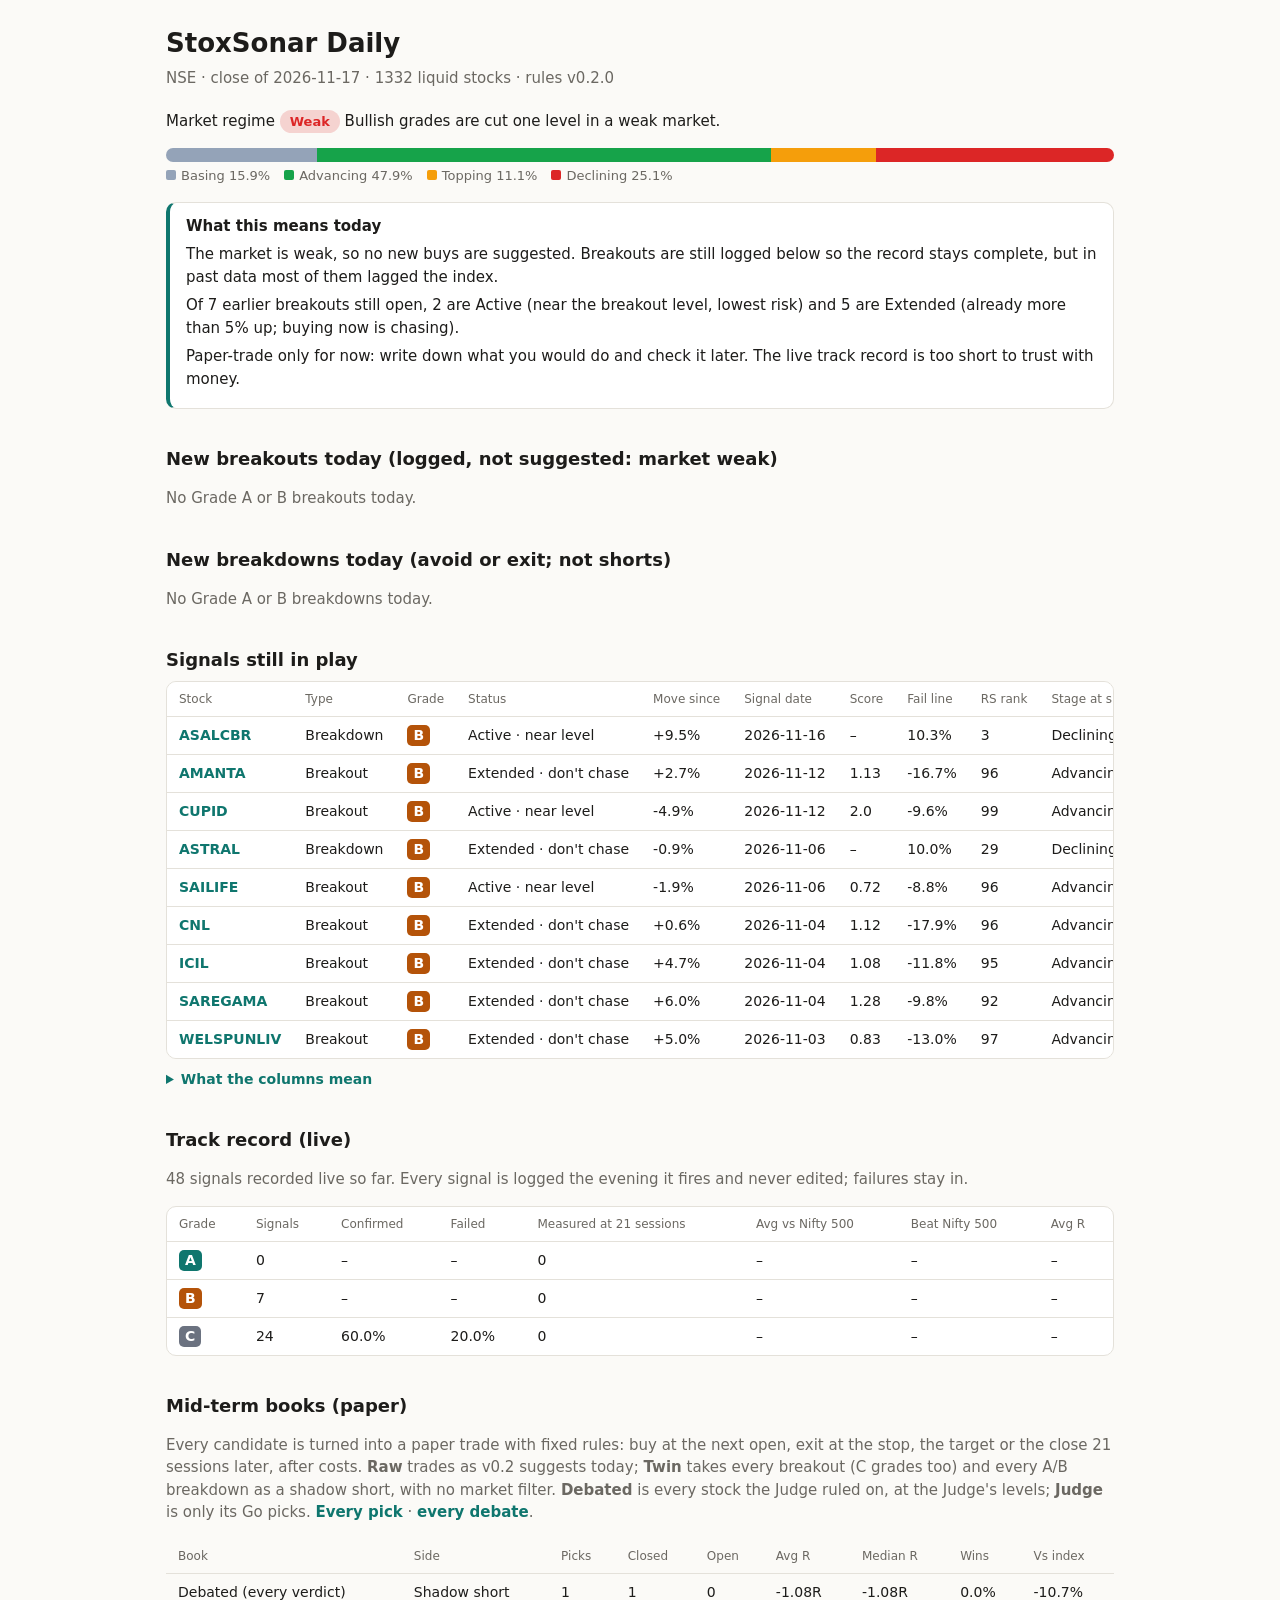
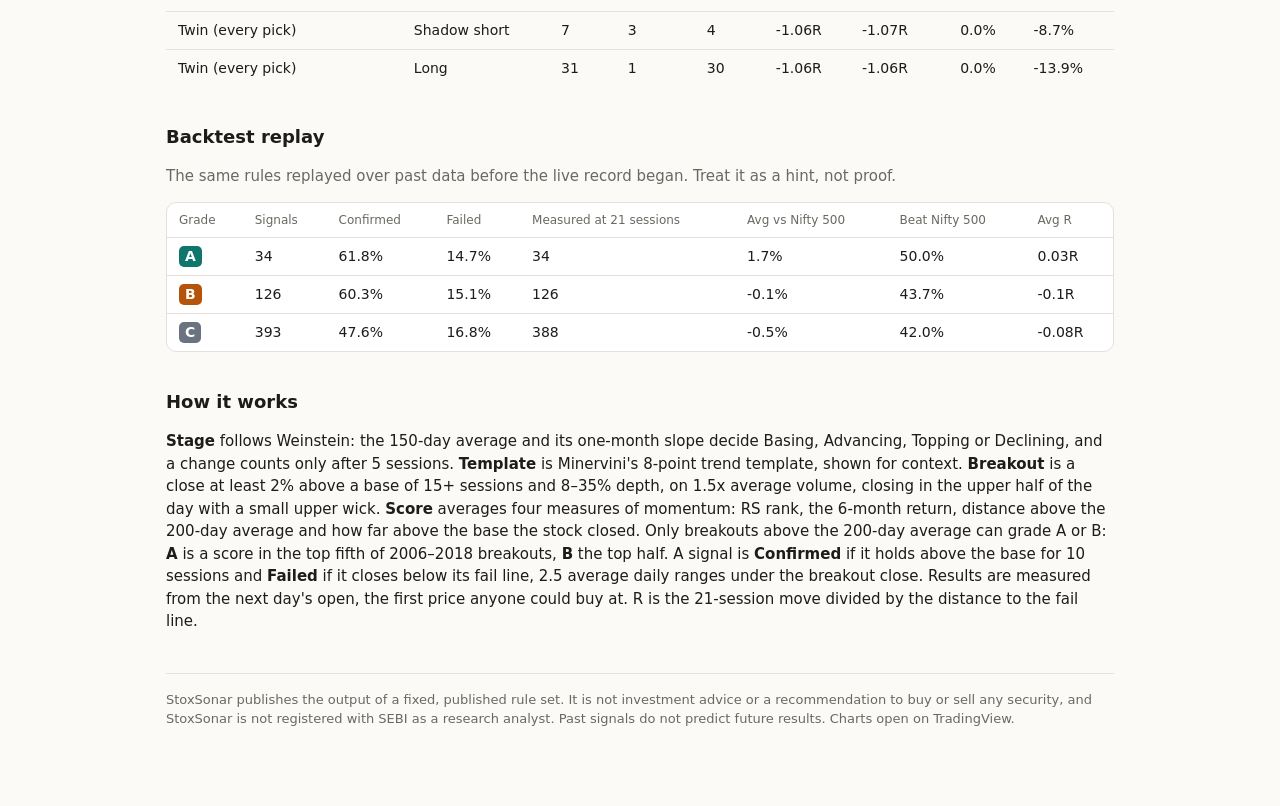
==== site/index.html @ 6a824aa4 "Signals for 2026-11-17" ====
<!doctype html><html lang="en"><head><meta charset="utf-8">
<meta name="viewport" content="width=device-width,initial-scale=1">
<title>StoxSonar Daily</title><meta name="description" content="Daily Weinstein stage and graded breakout screen for NSE stocks, with every past signal's outcome.">
<style>
:root{--bg:#fbfaf7;--fg:#1d1c1a;--mute:#6b6862;--line:#e4e1da;--card:#fff;--accent:#0f766e;
--a:#0f766e;--b:#b45309;--c:#6b7280;--w:#b91c1c;--s1:#94a3b8;--s2:#16a34a;--s3:#f59e0b;--s4:#dc2626}
@media (prefers-color-scheme:dark){:root:not([data-theme=light]){--bg:#141413;--fg:#ecebe7;--mute:#a19e97;
--line:#2c2b29;--card:#1c1c1a;--accent:#2dd4bf;--a:#2dd4bf;--b:#fbbf24;--c:#9ca3af;--w:#f87171}}
*{box-sizing:border-box}body{margin:0;background:var(--bg);color:var(--fg);
font:15px/1.5 system-ui,-apple-system,"Segoe UI",sans-serif}
main{max-width:980px;margin:0 auto;padding:24px 16px 64px}
h1{font-size:26px;margin:0}h2{font-size:18px;margin:36px 0 8px}
.sub{color:var(--mute);margin:4px 0 20px}
.pill{display:inline-block;padding:2px 10px;border-radius:99px;font-weight:600;font-size:13px}
.Healthy{background:color-mix(in srgb,var(--s2) 18%,transparent);color:var(--s2)}
.Weak{background:color-mix(in srgb,var(--s4) 18%,transparent);color:var(--s4)}
.bar{display:flex;height:14px;border-radius:7px;overflow:hidden;margin:10px 0 4px}
.bar span{display:block}.legend{display:flex;flex-wrap:wrap;gap:14px;color:var(--mute);font-size:13px}
.legend i{display:inline-block;width:10px;height:10px;border-radius:2px;margin-right:5px}
.scroll{overflow-x:auto;border:1px solid var(--line);border-radius:10px;background:var(--card)}
table{border-collapse:collapse;width:100%;font-size:14px;white-space:nowrap}
th,td{text-align:left;padding:8px 12px;border-bottom:1px solid var(--line)}
th{color:var(--mute);font-weight:500;font-size:12px}tr:last-child td{border-bottom:0}
a{color:var(--accent);text-decoration:none;font-weight:600}
.g{display:inline-block;min-width:22px;text-align:center;border-radius:5px;font-weight:700;color:#fff;padding:0 6px}
.gA{background:var(--a)}.gB{background:var(--b)}.gC{background:var(--c)}.gW{background:var(--w)}
.today{background:var(--card);border:1px solid var(--line);border-left:4px solid var(--accent);
border-radius:10px;padding:12px 16px;margin:16px 0}.today p{margin:6px 0}
.help{margin:10px 0;color:var(--mute);font-size:14px}.help summary{cursor:pointer;color:var(--accent);font-weight:600}
.help dt{font-weight:600;color:var(--fg);margin-top:8px}.help dd{margin:2px 0 0}
.empty,.note{color:var(--mute)}.foot{margin-top:40px;color:var(--mute);font-size:13px;border-top:1px solid var(--line);padding-top:16px}
</style></head><body><main>
<h1>StoxSonar Daily</h1>
<p class="sub">NSE · close of 2026-11-17 · 1332 liquid stocks · rules v0.2.0</p>
<p>Market regime <span class="pill Weak">Weak</span>
 Bullish grades are cut one level in a weak market.</p>
<div class="bar"><span style="width:15.9%;background:var(--s1)" title="Basing 15.9%"></span><span style="width:47.9%;background:var(--s2)" title="Advancing 47.9%"></span><span style="width:11.1%;background:var(--s3)" title="Topping 11.1%"></span><span style="width:25.1%;background:var(--s4)" title="Declining 25.1%"></span></div><div class="legend"><span><i style="background:var(--s1)"></i>Basing 15.9%</span><span><i style="background:var(--s2)"></i>Advancing 47.9%</span><span><i style="background:var(--s3)"></i>Topping 11.1%</span><span><i style="background:var(--s4)"></i>Declining 25.1%</span></div>
<div class="today"><b>What this means today</b><p>The market is weak, so no new buys are suggested. Breakouts are still logged below so the record stays complete, but in past data most of them lagged the index.</p><p>Of 7 earlier breakouts still open, 2 are Active (near the breakout level, lowest risk) and 5 are Extended (already more than 5% up; buying now is chasing).</p><p>Paper-trade only for now: write down what you would do and check it later. The live track record is too short to trust with money.</p></div>

<h2>New breakouts today (logged, not suggested: market weak)</h2>
<p class="empty">No Grade A or B breakouts today.</p>

<h2>New breakdowns today (avoid or exit; not shorts)</h2>
<p class="empty">No Grade A or B breakdowns today.</p>

<h2>Signals still in play</h2>
<div class="scroll"><table><tr><th title="">Stock</th><th title="Breakout: the price just rose out of a sideways range. Breakdown: it just fell out of one. A breakdown is a warning to avoid or exit the stock, not a tip to short it.">Type</th><th title="How strong the stock&#x27;s momentum was at the breakout, by its score. A is the top fifth of past breakouts, B the top half. C and below are not shown. In a Weak market every buy grade is cut one level, and no buys are suggested at all.">Grade</th><th title="Active: still near the breakout level, where you risk the least if you are wrong. Extended: already more than 5% above it, so buying now means chasing. Confirmed: held above the level for 10 days. Failed: closed beyond its fail line. Faded: dipped below and never recovered or failed.">Status</th><th title="How much the stock has moved since the signal day&#x27;s close.">Move since</th><th title="The trading day the signal fired, after that day&#x27;s close.">Signal date</th><th title="Average of four momentum measures: RS rank, 6-month return, distance above the 200-day average and how far above the base it closed. 0 is a typical past breakout.">Score</th><th title="Same level as the stop: a close beyond it marks the signal Failed.">Fail line</th><th title="Relative strength: how this stock moved over the past year compared with all others, 1 to 99. 90 means it beat 90% of NSE stocks.">RS rank</th><th title="The stock&#x27;s trend when the signal fired. Advancing (Stage 2) is the uptrend breakouts should come from. Basing is flat after a fall, Topping is flat after a rise, Declining is a downtrend.">Stage at signal</th><th title="How many of 8 trend checks pass (averages in the right order, near the 52-week high, stronger than most stocks). 8/8 is a clean uptrend.">Template</th><th title="Shares traded on the signal day compared with a normal day. 2x or more shows real buying.">Volume</th><th title="The sideways range it broke out of: how many trading days it lasted and how deep it was from top to bottom.">Base</th></tr><tr><td><a href="https://www.tradingview.com/chart/?symbol=NSE:ASALCBR" rel="noopener">ASALCBR</a></td><td>Breakdown</td><td><span class="g gB">B</span></td><td>Active · near level</td><td>+9.5%</td><td>2026-11-16</td><td>–</td><td>10.3%</td><td>3</td><td>Declining</td><td>0/8</td><td>4.7x avg</td><td>15 sessions, 14.0% deep</td></tr><tr><td><a href="https://www.tradingview.com/chart/?symbol=NSE:AMANTA" rel="noopener">AMANTA</a></td><td>Breakout</td><td><span class="g gB">B</span></td><td>Extended · don&#x27;t chase</td><td>+2.7%</td><td>2026-11-12</td><td>1.13</td><td>-16.7%</td><td>96</td><td>Advancing</td><td>8/8</td><td>32.0x avg</td><td>41 sessions, 38.4% deep</td></tr><tr><td><a href="https://www.tradingview.com/chart/?symbol=NSE:CUPID" rel="noopener">CUPID</a></td><td>Breakout</td><td><span class="g gB">B</span></td><td>Active · near level</td><td>-4.9%</td><td>2026-11-12</td><td>2.0</td><td>-9.6%</td><td>99</td><td>Advancing</td><td>8/8</td><td>2.7x avg</td><td>21 sessions, 22.0% deep</td></tr><tr><td><a href="https://www.tradingview.com/chart/?symbol=NSE:ASTRAL" rel="noopener">ASTRAL</a></td><td>Breakdown</td><td><span class="g gB">B</span></td><td>Extended · don&#x27;t chase</td><td>-0.9%</td><td>2026-11-06</td><td>–</td><td>10.0%</td><td>29</td><td>Declining</td><td>0/8</td><td>6.8x avg</td><td>24 sessions, 11.6% deep</td></tr><tr><td><a href="https://www.tradingview.com/chart/?symbol=NSE:SAILIFE" rel="noopener">SAILIFE</a></td><td>Breakout</td><td><span class="g gB">B</span></td><td>Active · near level</td><td>-1.9%</td><td>2026-11-06</td><td>0.72</td><td>-8.8%</td><td>96</td><td>Advancing</td><td>8/8</td><td>20.8x avg</td><td>39 sessions, 24.7% deep</td></tr><tr><td><a href="https://www.tradingview.com/chart/?symbol=NSE:CNL" rel="noopener">CNL</a></td><td>Breakout</td><td><span class="g gB">B</span></td><td>Extended · don&#x27;t chase</td><td>+0.6%</td><td>2026-11-04</td><td>1.12</td><td>-17.9%</td><td>96</td><td>Advancing</td><td>8/8</td><td>7.8x avg</td><td>44 sessions, 36.1% deep</td></tr><tr><td><a href="https://www.tradingview.com/chart/?symbol=NSE:ICIL" rel="noopener">ICIL</a></td><td>Breakout</td><td><span class="g gB">B</span></td><td>Extended · don&#x27;t chase</td><td>+4.7%</td><td>2026-11-04</td><td>1.08</td><td>-11.8%</td><td>95</td><td>Advancing</td><td>8/8</td><td>19.5x avg</td><td>28 sessions, 26.4% deep</td></tr><tr><td><a href="https://www.tradingview.com/chart/?symbol=NSE:SAREGAMA" rel="noopener">SAREGAMA</a></td><td>Breakout</td><td><span class="g gB">B</span></td><td>Extended · don&#x27;t chase</td><td>+6.0%</td><td>2026-11-04</td><td>1.28</td><td>-9.8%</td><td>92</td><td>Advancing</td><td>8/8</td><td>52.6x avg</td><td>62 sessions, 21.5% deep</td></tr><tr><td><a href="https://www.tradingview.com/chart/?symbol=NSE:WELSPUNLIV" rel="noopener">WELSPUNLIV</a></td><td>Breakout</td><td><span class="g gB">B</span></td><td>Extended · don&#x27;t chase</td><td>+5.0%</td><td>2026-11-03</td><td>0.83</td><td>-13.0%</td><td>97</td><td>Advancing</td><td>8/8</td><td>7.0x avg</td><td>18 sessions, 19.9% deep</td></tr></table></div>
<details class="help"><summary>What the columns mean</summary><dl><dt>Type</dt><dd>Breakout: the price just rose out of a sideways range. Breakdown: it just fell out of one. A breakdown is a warning to avoid or exit the stock, not a tip to short it.</dd><dt>Grade</dt><dd>How strong the stock&#x27;s momentum was at the breakout, by its score. A is the top fifth of past breakouts, B the top half. C and below are not shown. In a Weak market every buy grade is cut one level, and no buys are suggested at all.</dd><dt>Score</dt><dd>Average of four momentum measures: RS rank, 6-month return, distance above the 200-day average and how far above the base it closed. 0 is a typical past breakout.</dd><dt>Buy</dt><dd>How many shares risk 0.5% of Rs 100,000 if the stop is hit. Buy at the next open, and skip it if the open is above the limit shown (1 ATR above the close).</dd><dt>Stop</dt><dd>Sell if it closes below this, measured from the signal close: 2.5 average daily ranges.</dd><dt>Sell by</dt><dd>Time exit: sell at the close 21 trading days after the signal (approximate; exchange holidays move it later).</dd><dt>Fail line</dt><dd>Same level as the stop: a close beyond it marks the signal Failed.</dd><dt>Stage at signal</dt><dd>The stock&#x27;s trend when the signal fired. Advancing (Stage 2) is the uptrend breakouts should come from. Basing is flat after a fall, Topping is flat after a rise, Declining is a downtrend.</dd><dt>Template</dt><dd>How many of 8 trend checks pass (averages in the right order, near the 52-week high, stronger than most stocks). 8/8 is a clean uptrend.</dd><dt>RS rank</dt><dd>Relative strength: how this stock moved over the past year compared with all others, 1 to 99. 90 means it beat 90% of NSE stocks.</dd><dt>Base</dt><dd>The sideways range it broke out of: how many trading days it lasted and how deep it was from top to bottom.</dd><dt>Volume</dt><dd>Shares traded on the signal day compared with a normal day. 2x or more shows real buying.</dd><dt>Signal date</dt><dd>The trading day the signal fired, after that day&#x27;s close.</dd><dt>Status</dt><dd>Active: still near the breakout level, where you risk the least if you are wrong. Extended: already more than 5% above it, so buying now means chasing. Confirmed: held above the level for 10 days. Failed: closed beyond its fail line. Faded: dipped below and never recovered or failed.</dd><dt>Move since</dt><dd>How much the stock has moved since the signal day&#x27;s close.</dd></dl></details>

<h2>Track record (live)</h2>
<p class="note">48 signals recorded live so far. Every signal is logged the evening it fires and never edited; failures stay in.</p><div class="scroll"><table><tr><th>Grade</th><th>Signals</th><th>Confirmed</th><th>Failed</th><th>Measured at 21 sessions</th><th>Avg vs Nifty 500</th><th>Beat Nifty 500</th><th>Avg R</th></tr><tr><td><span class="g gA">A</span></td><td>0</td><td>–</td><td>–</td><td>0</td><td>–</td><td>–</td><td>–</td></tr><tr><td><span class="g gB">B</span></td><td>7</td><td>–</td><td>–</td><td>0</td><td>–</td><td>–</td><td>–</td></tr><tr><td><span class="g gC">C</span></td><td>24</td><td>60.0%</td><td>20.0%</td><td>0</td><td>–</td><td>–</td><td>–</td></tr></table></div>

<h2>Mid-term books (paper)</h2><p class="note">Every candidate is turned into a paper trade with fixed rules: buy at the next open, exit at the stop, the target or the close 21 sessions later, after costs. <b>Raw</b> trades as v0.2 suggests today; <b>Twin</b> takes every breakout (C grades too) and every A/B breakdown as a shadow short, with no market filter. <b>Debated</b> is every stock the Judge ruled on, at the Judge's levels; <b>Judge</b> is only its Go picks. <a href="books.csv">Every pick</a> · <a href="debates.html">every debate</a>.</p><table><thead><tr><th>Book</th><th>Side</th><th>Picks</th><th>Closed</th><th>Open</th><th>Avg R</th><th>Median R</th><th>Wins</th><th>Vs index</th></tr></thead><tbody><tr><td>Debated (every verdict)</td><td>Shadow short</td><td>1</td><td>1</td><td>0</td><td>-1.08R</td><td>-1.08R</td><td>0.0%</td><td>-10.7%</td></tr><tr><td>Twin (every pick)</td><td>Shadow short</td><td>7</td><td>3</td><td>4</td><td>-1.06R</td><td>-1.07R</td><td>0.0%</td><td>-8.7%</td></tr><tr><td>Twin (every pick)</td><td>Long</td><td>31</td><td>1</td><td>30</td><td>-1.06R</td><td>-1.06R</td><td>0.0%</td><td>-13.9%</td></tr></tbody></table>

<h2>Backtest replay</h2>
<p class="note">The same rules replayed over past data before the live record began. Treat it as a hint, not proof.</p><div class="scroll"><table><tr><th>Grade</th><th>Signals</th><th>Confirmed</th><th>Failed</th><th>Measured at 21 sessions</th><th>Avg vs Nifty 500</th><th>Beat Nifty 500</th><th>Avg R</th></tr><tr><td><span class="g gA">A</span></td><td>34</td><td>61.8%</td><td>14.7%</td><td>34</td><td>1.7%</td><td>50.0%</td><td>0.03R</td></tr><tr><td><span class="g gB">B</span></td><td>126</td><td>60.3%</td><td>15.1%</td><td>126</td><td>-0.1%</td><td>43.7%</td><td>-0.1R</td></tr><tr><td><span class="g gC">C</span></td><td>393</td><td>47.6%</td><td>16.8%</td><td>388</td><td>-0.5%</td><td>42.0%</td><td>-0.08R</td></tr></table></div>

<h2>How it works</h2>
<p><b>Stage</b> follows Weinstein: the 150-day average and its one-month slope decide Basing, Advancing,
Topping or Declining, and a change counts only after 5 sessions. <b>Template</b> is Minervini's 8-point
trend template, shown for context. <b>Breakout</b> is a close at least 2% above a base of 15+ sessions
and 8–35% depth, on 1.5x average volume, closing in the upper half of the day with a small upper wick.
<b>Score</b> averages four measures of momentum: RS rank, the 6-month return, distance above the
200-day average and how far above the base the stock closed. Only breakouts above the 200-day average
can grade A or B: <b>A</b> is a score in the top fifth of 2006–2018 breakouts, <b>B</b> the top half.
A signal is <b>Confirmed</b> if it holds above the base for 10 sessions and <b>Failed</b> if it closes
below its fail line, 2.5 average daily ranges under the breakout close. Results are measured from the
next day's open, the first price anyone could buy at. R is the 21-session move divided by the distance
to the fail line.</p>
<p class="foot">StoxSonar publishes the output of a fixed, published rule set. It is not investment advice or a recommendation to buy or sell any security, and StoxSonar is not registered with SEBI as a research analyst. Past signals do not predict future results. Charts open on TradingView.</p>
</main></body></html>
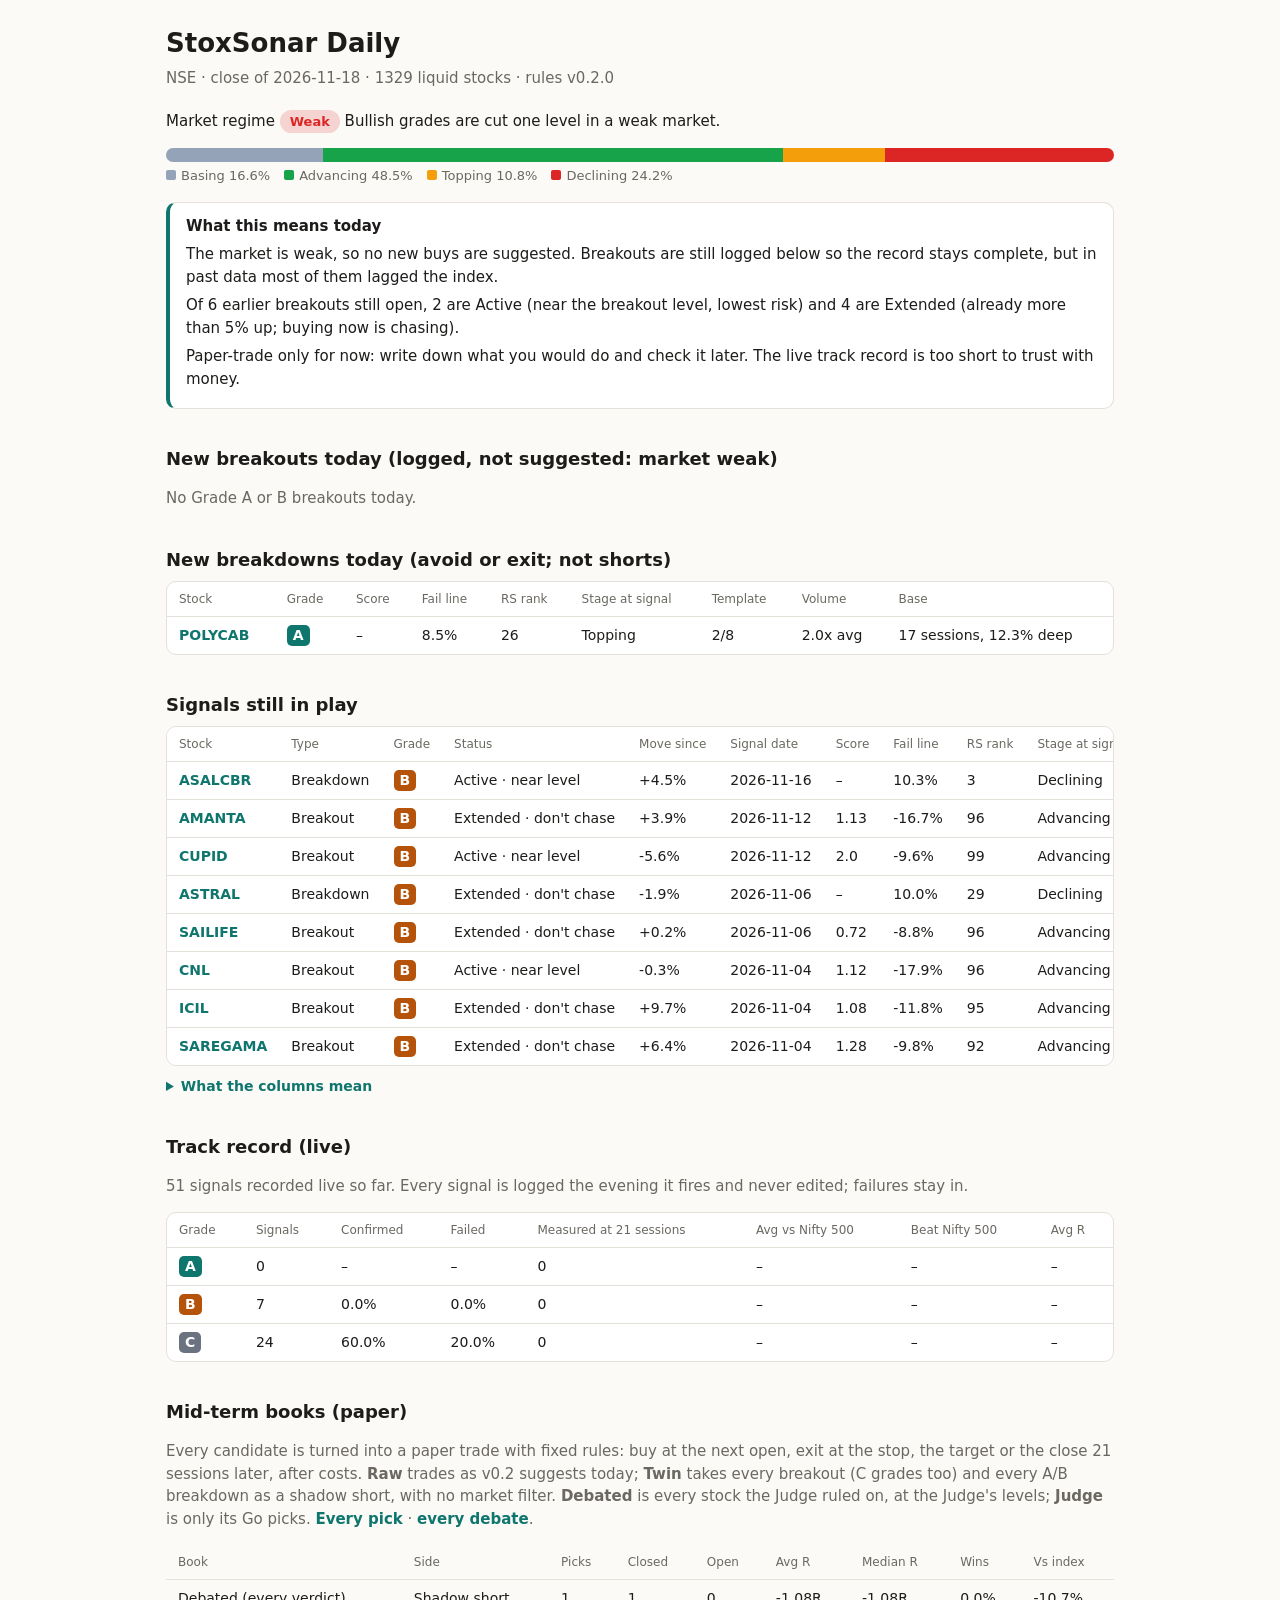
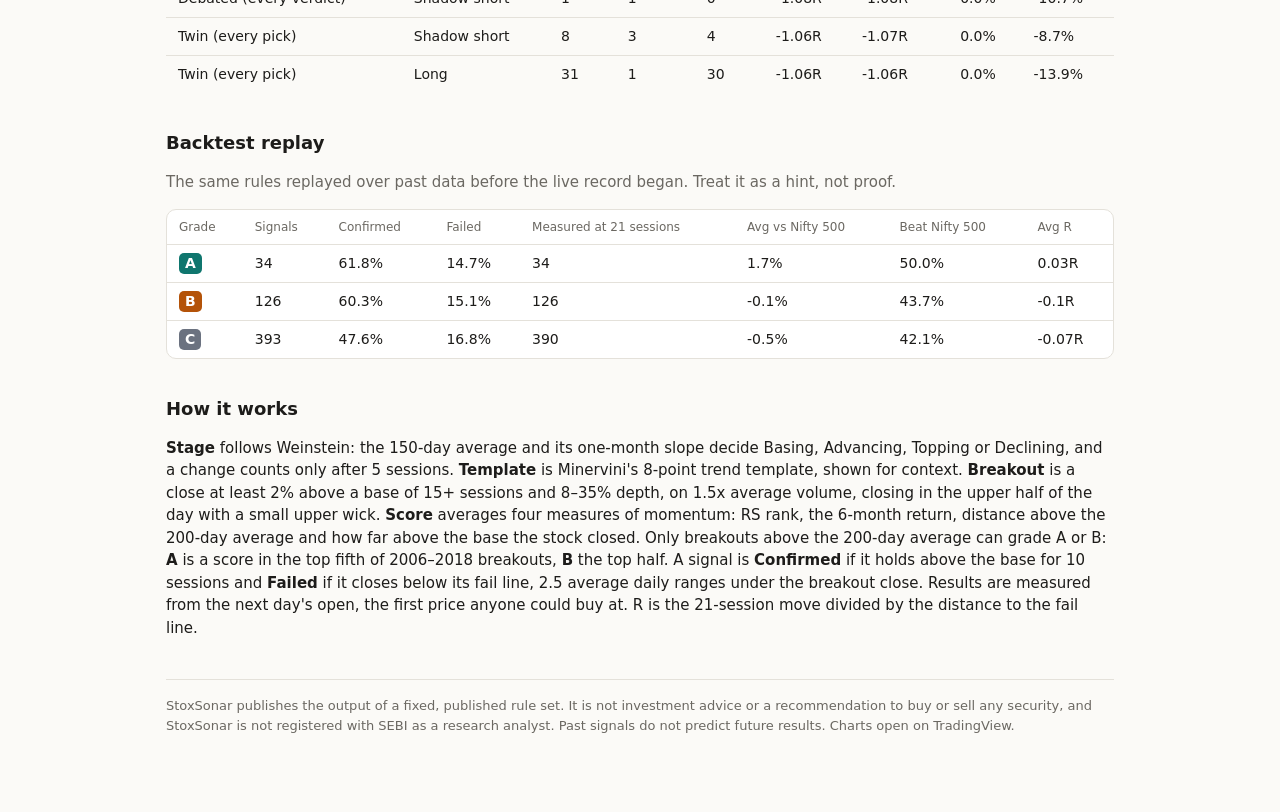
==== commit 97707df2: "Signals for 2026-11-18" ====
--- a/site/index.html
+++ b/site/index.html
@@ -31,29 +31,29 @@
 .empty,.note{color:var(--mute)}.foot{margin-top:40px;color:var(--mute);font-size:13px;border-top:1px solid var(--line);padding-top:16px}
 </style></head><body><main>
 <h1>StoxSonar Daily</h1>
-<p class="sub">NSE · close of 2026-11-17 · 1332 liquid stocks · rules v0.2.0</p>
+<p class="sub">NSE · close of 2026-11-18 · 1329 liquid stocks · rules v0.2.0</p>
 <p>Market regime <span class="pill Weak">Weak</span>
  Bullish grades are cut one level in a weak market.</p>
-<div class="bar"><span style="width:15.9%;background:var(--s1)" title="Basing 15.9%"></span><span style="width:47.9%;background:var(--s2)" title="Advancing 47.9%"></span><span style="width:11.1%;background:var(--s3)" title="Topping 11.1%"></span><span style="width:25.1%;background:var(--s4)" title="Declining 25.1%"></span></div><div class="legend"><span><i style="background:var(--s1)"></i>Basing 15.9%</span><span><i style="background:var(--s2)"></i>Advancing 47.9%</span><span><i style="background:var(--s3)"></i>Topping 11.1%</span><span><i style="background:var(--s4)"></i>Declining 25.1%</span></div>
-<div class="today"><b>What this means today</b><p>The market is weak, so no new buys are suggested. Breakouts are still logged below so the record stays complete, but in past data most of them lagged the index.</p><p>Of 7 earlier breakouts still open, 2 are Active (near the breakout level, lowest risk) and 5 are Extended (already more than 5% up; buying now is chasing).</p><p>Paper-trade only for now: write down what you would do and check it later. The live track record is too short to trust with money.</p></div>
+<div class="bar"><span style="width:16.6%;background:var(--s1)" title="Basing 16.6%"></span><span style="width:48.5%;background:var(--s2)" title="Advancing 48.5%"></span><span style="width:10.8%;background:var(--s3)" title="Topping 10.8%"></span><span style="width:24.2%;background:var(--s4)" title="Declining 24.2%"></span></div><div class="legend"><span><i style="background:var(--s1)"></i>Basing 16.6%</span><span><i style="background:var(--s2)"></i>Advancing 48.5%</span><span><i style="background:var(--s3)"></i>Topping 10.8%</span><span><i style="background:var(--s4)"></i>Declining 24.2%</span></div>
+<div class="today"><b>What this means today</b><p>The market is weak, so no new buys are suggested. Breakouts are still logged below so the record stays complete, but in past data most of them lagged the index.</p><p>Of 6 earlier breakouts still open, 2 are Active (near the breakout level, lowest risk) and 4 are Extended (already more than 5% up; buying now is chasing).</p><p>Paper-trade only for now: write down what you would do and check it later. The live track record is too short to trust with money.</p></div>
 
 <h2>New breakouts today (logged, not suggested: market weak)</h2>
 <p class="empty">No Grade A or B breakouts today.</p>
 
 <h2>New breakdowns today (avoid or exit; not shorts)</h2>
-<p class="empty">No Grade A or B breakdowns today.</p>
+<div class="scroll"><table><tr><th title="">Stock</th><th title="How strong the stock&#x27;s momentum was at the breakout, by its score. A is the top fifth of past breakouts, B the top half. C and below are not shown. In a Weak market every buy grade is cut one level, and no buys are suggested at all.">Grade</th><th title="Average of four momentum measures: RS rank, 6-month return, distance above the 200-day average and how far above the base it closed. 0 is a typical past breakout.">Score</th><th title="Same level as the stop: a close beyond it marks the signal Failed.">Fail line</th><th title="Relative strength: how this stock moved over the past year compared with all others, 1 to 99. 90 means it beat 90% of NSE stocks.">RS rank</th><th title="The stock&#x27;s trend when the signal fired. Advancing (Stage 2) is the uptrend breakouts should come from. Basing is flat after a fall, Topping is flat after a rise, Declining is a downtrend.">Stage at signal</th><th title="How many of 8 trend checks pass (averages in the right order, near the 52-week high, stronger than most stocks). 8/8 is a clean uptrend.">Template</th><th title="Shares traded on the signal day compared with a normal day. 2x or more shows real buying.">Volume</th><th title="The sideways range it broke out of: how many trading days it lasted and how deep it was from top to bottom.">Base</th></tr><tr><td><a href="https://www.tradingview.com/chart/?symbol=NSE:POLYCAB" rel="noopener">POLYCAB</a></td><td><span class="g gA">A</span></td><td>–</td><td>8.5%</td><td>26</td><td>Topping</td><td>2/8</td><td>2.0x avg</td><td>17 sessions, 12.3% deep</td></tr></table></div>
 
 <h2>Signals still in play</h2>
-<div class="scroll"><table><tr><th title="">Stock</th><th title="Breakout: the price just rose out of a sideways range. Breakdown: it just fell out of one. A breakdown is a warning to avoid or exit the stock, not a tip to short it.">Type</th><th title="How strong the stock&#x27;s momentum was at the breakout, by its score. A is the top fifth of past breakouts, B the top half. C and below are not shown. In a Weak market every buy grade is cut one level, and no buys are suggested at all.">Grade</th><th title="Active: still near the breakout level, where you risk the least if you are wrong. Extended: already more than 5% above it, so buying now means chasing. Confirmed: held above the level for 10 days. Failed: closed beyond its fail line. Faded: dipped below and never recovered or failed.">Status</th><th title="How much the stock has moved since the signal day&#x27;s close.">Move since</th><th title="The trading day the signal fired, after that day&#x27;s close.">Signal date</th><th title="Average of four momentum measures: RS rank, 6-month return, distance above the 200-day average and how far above the base it closed. 0 is a typical past breakout.">Score</th><th title="Same level as the stop: a close beyond it marks the signal Failed.">Fail line</th><th title="Relative strength: how this stock moved over the past year compared with all others, 1 to 99. 90 means it beat 90% of NSE stocks.">RS rank</th><th title="The stock&#x27;s trend when the signal fired. Advancing (Stage 2) is the uptrend breakouts should come from. Basing is flat after a fall, Topping is flat after a rise, Declining is a downtrend.">Stage at signal</th><th title="How many of 8 trend checks pass (averages in the right order, near the 52-week high, stronger than most stocks). 8/8 is a clean uptrend.">Template</th><th title="Shares traded on the signal day compared with a normal day. 2x or more shows real buying.">Volume</th><th title="The sideways range it broke out of: how many trading days it lasted and how deep it was from top to bottom.">Base</th></tr><tr><td><a href="https://www.tradingview.com/chart/?symbol=NSE:ASALCBR" rel="noopener">ASALCBR</a></td><td>Breakdown</td><td><span class="g gB">B</span></td><td>Active · near level</td><td>+9.5%</td><td>2026-11-16</td><td>–</td><td>10.3%</td><td>3</td><td>Declining</td><td>0/8</td><td>4.7x avg</td><td>15 sessions, 14.0% deep</td></tr><tr><td><a href="https://www.tradingview.com/chart/?symbol=NSE:AMANTA" rel="noopener">AMANTA</a></td><td>Breakout</td><td><span class="g gB">B</span></td><td>Extended · don&#x27;t chase</td><td>+2.7%</td><td>2026-11-12</td><td>1.13</td><td>-16.7%</td><td>96</td><td>Advancing</td><td>8/8</td><td>32.0x avg</td><td>41 sessions, 38.4% deep</td></tr><tr><td><a href="https://www.tradingview.com/chart/?symbol=NSE:CUPID" rel="noopener">CUPID</a></td><td>Breakout</td><td><span class="g gB">B</span></td><td>Active · near level</td><td>-4.9%</td><td>2026-11-12</td><td>2.0</td><td>-9.6%</td><td>99</td><td>Advancing</td><td>8/8</td><td>2.7x avg</td><td>21 sessions, 22.0% deep</td></tr><tr><td><a href="https://www.tradingview.com/chart/?symbol=NSE:ASTRAL" rel="noopener">ASTRAL</a></td><td>Breakdown</td><td><span class="g gB">B</span></td><td>Extended · don&#x27;t chase</td><td>-0.9%</td><td>2026-11-06</td><td>–</td><td>10.0%</td><td>29</td><td>Declining</td><td>0/8</td><td>6.8x avg</td><td>24 sessions, 11.6% deep</td></tr><tr><td><a href="https://www.tradingview.com/chart/?symbol=NSE:SAILIFE" rel="noopener">SAILIFE</a></td><td>Breakout</td><td><span class="g gB">B</span></td><td>Active · near level</td><td>-1.9%</td><td>2026-11-06</td><td>0.72</td><td>-8.8%</td><td>96</td><td>Advancing</td><td>8/8</td><td>20.8x avg</td><td>39 sessions, 24.7% deep</td></tr><tr><td><a href="https://www.tradingview.com/chart/?symbol=NSE:CNL" rel="noopener">CNL</a></td><td>Breakout</td><td><span class="g gB">B</span></td><td>Extended · don&#x27;t chase</td><td>+0.6%</td><td>2026-11-04</td><td>1.12</td><td>-17.9%</td><td>96</td><td>Advancing</td><td>8/8</td><td>7.8x avg</td><td>44 sessions, 36.1% deep</td></tr><tr><td><a href="https://www.tradingview.com/chart/?symbol=NSE:ICIL" rel="noopener">ICIL</a></td><td>Breakout</td><td><span class="g gB">B</span></td><td>Extended · don&#x27;t chase</td><td>+4.7%</td><td>2026-11-04</td><td>1.08</td><td>-11.8%</td><td>95</td><td>Advancing</td><td>8/8</td><td>19.5x avg</td><td>28 sessions, 26.4% deep</td></tr><tr><td><a href="https://www.tradingview.com/chart/?symbol=NSE:SAREGAMA" rel="noopener">SAREGAMA</a></td><td>Breakout</td><td><span class="g gB">B</span></td><td>Extended · don&#x27;t chase</td><td>+6.0%</td><td>2026-11-04</td><td>1.28</td><td>-9.8%</td><td>92</td><td>Advancing</td><td>8/8</td><td>52.6x avg</td><td>62 sessions, 21.5% deep</td></tr><tr><td><a href="https://www.tradingview.com/chart/?symbol=NSE:WELSPUNLIV" rel="noopener">WELSPUNLIV</a></td><td>Breakout</td><td><span class="g gB">B</span></td><td>Extended · don&#x27;t chase</td><td>+5.0%</td><td>2026-11-03</td><td>0.83</td><td>-13.0%</td><td>97</td><td>Advancing</td><td>8/8</td><td>7.0x avg</td><td>18 sessions, 19.9% deep</td></tr></table></div>
+<div class="scroll"><table><tr><th title="">Stock</th><th title="Breakout: the price just rose out of a sideways range. Breakdown: it just fell out of one. A breakdown is a warning to avoid or exit the stock, not a tip to short it.">Type</th><th title="How strong the stock&#x27;s momentum was at the breakout, by its score. A is the top fifth of past breakouts, B the top half. C and below are not shown. In a Weak market every buy grade is cut one level, and no buys are suggested at all.">Grade</th><th title="Active: still near the breakout level, where you risk the least if you are wrong. Extended: already more than 5% above it, so buying now means chasing. Confirmed: held above the level for 10 days. Failed: closed beyond its fail line. Faded: dipped below and never recovered or failed.">Status</th><th title="How much the stock has moved since the signal day&#x27;s close.">Move since</th><th title="The trading day the signal fired, after that day&#x27;s close.">Signal date</th><th title="Average of four momentum measures: RS rank, 6-month return, distance above the 200-day average and how far above the base it closed. 0 is a typical past breakout.">Score</th><th title="Same level as the stop: a close beyond it marks the signal Failed.">Fail line</th><th title="Relative strength: how this stock moved over the past year compared with all others, 1 to 99. 90 means it beat 90% of NSE stocks.">RS rank</th><th title="The stock&#x27;s trend when the signal fired. Advancing (Stage 2) is the uptrend breakouts should come from. Basing is flat after a fall, Topping is flat after a rise, Declining is a downtrend.">Stage at signal</th><th title="How many of 8 trend checks pass (averages in the right order, near the 52-week high, stronger than most stocks). 8/8 is a clean uptrend.">Template</th><th title="Shares traded on the signal day compared with a normal day. 2x or more shows real buying.">Volume</th><th title="The sideways range it broke out of: how many trading days it lasted and how deep it was from top to bottom.">Base</th></tr><tr><td><a href="https://www.tradingview.com/chart/?symbol=NSE:ASALCBR" rel="noopener">ASALCBR</a></td><td>Breakdown</td><td><span class="g gB">B</span></td><td>Active · near level</td><td>+4.5%</td><td>2026-11-16</td><td>–</td><td>10.3%</td><td>3</td><td>Declining</td><td>0/8</td><td>4.7x avg</td><td>15 sessions, 14.0% deep</td></tr><tr><td><a href="https://www.tradingview.com/chart/?symbol=NSE:AMANTA" rel="noopener">AMANTA</a></td><td>Breakout</td><td><span class="g gB">B</span></td><td>Extended · don&#x27;t chase</td><td>+3.9%</td><td>2026-11-12</td><td>1.13</td><td>-16.7%</td><td>96</td><td>Advancing</td><td>8/8</td><td>32.0x avg</td><td>41 sessions, 38.4% deep</td></tr><tr><td><a href="https://www.tradingview.com/chart/?symbol=NSE:CUPID" rel="noopener">CUPID</a></td><td>Breakout</td><td><span class="g gB">B</span></td><td>Active · near level</td><td>-5.6%</td><td>2026-11-12</td><td>2.0</td><td>-9.6%</td><td>99</td><td>Advancing</td><td>8/8</td><td>2.7x avg</td><td>21 sessions, 22.0% deep</td></tr><tr><td><a href="https://www.tradingview.com/chart/?symbol=NSE:ASTRAL" rel="noopener">ASTRAL</a></td><td>Breakdown</td><td><span class="g gB">B</span></td><td>Extended · don&#x27;t chase</td><td>-1.9%</td><td>2026-11-06</td><td>–</td><td>10.0%</td><td>29</td><td>Declining</td><td>0/8</td><td>6.8x avg</td><td>24 sessions, 11.6% deep</td></tr><tr><td><a href="https://www.tradingview.com/chart/?symbol=NSE:SAILIFE" rel="noopener">SAILIFE</a></td><td>Breakout</td><td><span class="g gB">B</span></td><td>Extended · don&#x27;t chase</td><td>+0.2%</td><td>2026-11-06</td><td>0.72</td><td>-8.8%</td><td>96</td><td>Advancing</td><td>8/8</td><td>20.8x avg</td><td>39 sessions, 24.7% deep</td></tr><tr><td><a href="https://www.tradingview.com/chart/?symbol=NSE:CNL" rel="noopener">CNL</a></td><td>Breakout</td><td><span class="g gB">B</span></td><td>Active · near level</td><td>-0.3%</td><td>2026-11-04</td><td>1.12</td><td>-17.9%</td><td>96</td><td>Advancing</td><td>8/8</td><td>7.8x avg</td><td>44 sessions, 36.1% deep</td></tr><tr><td><a href="https://www.tradingview.com/chart/?symbol=NSE:ICIL" rel="noopener">ICIL</a></td><td>Breakout</td><td><span class="g gB">B</span></td><td>Extended · don&#x27;t chase</td><td>+9.7%</td><td>2026-11-04</td><td>1.08</td><td>-11.8%</td><td>95</td><td>Advancing</td><td>8/8</td><td>19.5x avg</td><td>28 sessions, 26.4% deep</td></tr><tr><td><a href="https://www.tradingview.com/chart/?symbol=NSE:SAREGAMA" rel="noopener">SAREGAMA</a></td><td>Breakout</td><td><span class="g gB">B</span></td><td>Extended · don&#x27;t chase</td><td>+6.4%</td><td>2026-11-04</td><td>1.28</td><td>-9.8%</td><td>92</td><td>Advancing</td><td>8/8</td><td>52.6x avg</td><td>62 sessions, 21.5% deep</td></tr></table></div>
 <details class="help"><summary>What the columns mean</summary><dl><dt>Type</dt><dd>Breakout: the price just rose out of a sideways range. Breakdown: it just fell out of one. A breakdown is a warning to avoid or exit the stock, not a tip to short it.</dd><dt>Grade</dt><dd>How strong the stock&#x27;s momentum was at the breakout, by its score. A is the top fifth of past breakouts, B the top half. C and below are not shown. In a Weak market every buy grade is cut one level, and no buys are suggested at all.</dd><dt>Score</dt><dd>Average of four momentum measures: RS rank, 6-month return, distance above the 200-day average and how far above the base it closed. 0 is a typical past breakout.</dd><dt>Buy</dt><dd>How many shares risk 0.5% of Rs 100,000 if the stop is hit. Buy at the next open, and skip it if the open is above the limit shown (1 ATR above the close).</dd><dt>Stop</dt><dd>Sell if it closes below this, measured from the signal close: 2.5 average daily ranges.</dd><dt>Sell by</dt><dd>Time exit: sell at the close 21 trading days after the signal (approximate; exchange holidays move it later).</dd><dt>Fail line</dt><dd>Same level as the stop: a close beyond it marks the signal Failed.</dd><dt>Stage at signal</dt><dd>The stock&#x27;s trend when the signal fired. Advancing (Stage 2) is the uptrend breakouts should come from. Basing is flat after a fall, Topping is flat after a rise, Declining is a downtrend.</dd><dt>Template</dt><dd>How many of 8 trend checks pass (averages in the right order, near the 52-week high, stronger than most stocks). 8/8 is a clean uptrend.</dd><dt>RS rank</dt><dd>Relative strength: how this stock moved over the past year compared with all others, 1 to 99. 90 means it beat 90% of NSE stocks.</dd><dt>Base</dt><dd>The sideways range it broke out of: how many trading days it lasted and how deep it was from top to bottom.</dd><dt>Volume</dt><dd>Shares traded on the signal day compared with a normal day. 2x or more shows real buying.</dd><dt>Signal date</dt><dd>The trading day the signal fired, after that day&#x27;s close.</dd><dt>Status</dt><dd>Active: still near the breakout level, where you risk the least if you are wrong. Extended: already more than 5% above it, so buying now means chasing. Confirmed: held above the level for 10 days. Failed: closed beyond its fail line. Faded: dipped below and never recovered or failed.</dd><dt>Move since</dt><dd>How much the stock has moved since the signal day&#x27;s close.</dd></dl></details>
 
 <h2>Track record (live)</h2>
-<p class="note">48 signals recorded live so far. Every signal is logged the evening it fires and never edited; failures stay in.</p><div class="scroll"><table><tr><th>Grade</th><th>Signals</th><th>Confirmed</th><th>Failed</th><th>Measured at 21 sessions</th><th>Avg vs Nifty 500</th><th>Beat Nifty 500</th><th>Avg R</th></tr><tr><td><span class="g gA">A</span></td><td>0</td><td>–</td><td>–</td><td>0</td><td>–</td><td>–</td><td>–</td></tr><tr><td><span class="g gB">B</span></td><td>7</td><td>–</td><td>–</td><td>0</td><td>–</td><td>–</td><td>–</td></tr><tr><td><span class="g gC">C</span></td><td>24</td><td>60.0%</td><td>20.0%</td><td>0</td><td>–</td><td>–</td><td>–</td></tr></table></div>
+<p class="note">51 signals recorded live so far. Every signal is logged the evening it fires and never edited; failures stay in.</p><div class="scroll"><table><tr><th>Grade</th><th>Signals</th><th>Confirmed</th><th>Failed</th><th>Measured at 21 sessions</th><th>Avg vs Nifty 500</th><th>Beat Nifty 500</th><th>Avg R</th></tr><tr><td><span class="g gA">A</span></td><td>0</td><td>–</td><td>–</td><td>0</td><td>–</td><td>–</td><td>–</td></tr><tr><td><span class="g gB">B</span></td><td>7</td><td>0.0%</td><td>0.0%</td><td>0</td><td>–</td><td>–</td><td>–</td></tr><tr><td><span class="g gC">C</span></td><td>24</td><td>60.0%</td><td>20.0%</td><td>0</td><td>–</td><td>–</td><td>–</td></tr></table></div>
 
-<h2>Mid-term books (paper)</h2><p class="note">Every candidate is turned into a paper trade with fixed rules: buy at the next open, exit at the stop, the target or the close 21 sessions later, after costs. <b>Raw</b> trades as v0.2 suggests today; <b>Twin</b> takes every breakout (C grades too) and every A/B breakdown as a shadow short, with no market filter. <b>Debated</b> is every stock the Judge ruled on, at the Judge's levels; <b>Judge</b> is only its Go picks. <a href="books.csv">Every pick</a> · <a href="debates.html">every debate</a>.</p><table><thead><tr><th>Book</th><th>Side</th><th>Picks</th><th>Closed</th><th>Open</th><th>Avg R</th><th>Median R</th><th>Wins</th><th>Vs index</th></tr></thead><tbody><tr><td>Debated (every verdict)</td><td>Shadow short</td><td>1</td><td>1</td><td>0</td><td>-1.08R</td><td>-1.08R</td><td>0.0%</td><td>-10.7%</td></tr><tr><td>Twin (every pick)</td><td>Shadow short</td><td>7</td><td>3</td><td>4</td><td>-1.06R</td><td>-1.07R</td><td>0.0%</td><td>-8.7%</td></tr><tr><td>Twin (every pick)</td><td>Long</td><td>31</td><td>1</td><td>30</td><td>-1.06R</td><td>-1.06R</td><td>0.0%</td><td>-13.9%</td></tr></tbody></table>
+<h2>Mid-term books (paper)</h2><p class="note">Every candidate is turned into a paper trade with fixed rules: buy at the next open, exit at the stop, the target or the close 21 sessions later, after costs. <b>Raw</b> trades as v0.2 suggests today; <b>Twin</b> takes every breakout (C grades too) and every A/B breakdown as a shadow short, with no market filter. <b>Debated</b> is every stock the Judge ruled on, at the Judge's levels; <b>Judge</b> is only its Go picks. <a href="books.csv">Every pick</a> · <a href="debates.html">every debate</a>.</p><table><thead><tr><th>Book</th><th>Side</th><th>Picks</th><th>Closed</th><th>Open</th><th>Avg R</th><th>Median R</th><th>Wins</th><th>Vs index</th></tr></thead><tbody><tr><td>Debated (every verdict)</td><td>Shadow short</td><td>1</td><td>1</td><td>0</td><td>-1.08R</td><td>-1.08R</td><td>0.0%</td><td>-10.7%</td></tr><tr><td>Twin (every pick)</td><td>Shadow short</td><td>8</td><td>3</td><td>4</td><td>-1.06R</td><td>-1.07R</td><td>0.0%</td><td>-8.7%</td></tr><tr><td>Twin (every pick)</td><td>Long</td><td>31</td><td>1</td><td>30</td><td>-1.06R</td><td>-1.06R</td><td>0.0%</td><td>-13.9%</td></tr></tbody></table>
 
 <h2>Backtest replay</h2>
-<p class="note">The same rules replayed over past data before the live record began. Treat it as a hint, not proof.</p><div class="scroll"><table><tr><th>Grade</th><th>Signals</th><th>Confirmed</th><th>Failed</th><th>Measured at 21 sessions</th><th>Avg vs Nifty 500</th><th>Beat Nifty 500</th><th>Avg R</th></tr><tr><td><span class="g gA">A</span></td><td>34</td><td>61.8%</td><td>14.7%</td><td>34</td><td>1.7%</td><td>50.0%</td><td>0.03R</td></tr><tr><td><span class="g gB">B</span></td><td>126</td><td>60.3%</td><td>15.1%</td><td>126</td><td>-0.1%</td><td>43.7%</td><td>-0.1R</td></tr><tr><td><span class="g gC">C</span></td><td>393</td><td>47.6%</td><td>16.8%</td><td>388</td><td>-0.5%</td><td>42.0%</td><td>-0.08R</td></tr></table></div>
+<p class="note">The same rules replayed over past data before the live record began. Treat it as a hint, not proof.</p><div class="scroll"><table><tr><th>Grade</th><th>Signals</th><th>Confirmed</th><th>Failed</th><th>Measured at 21 sessions</th><th>Avg vs Nifty 500</th><th>Beat Nifty 500</th><th>Avg R</th></tr><tr><td><span class="g gA">A</span></td><td>34</td><td>61.8%</td><td>14.7%</td><td>34</td><td>1.7%</td><td>50.0%</td><td>0.03R</td></tr><tr><td><span class="g gB">B</span></td><td>126</td><td>60.3%</td><td>15.1%</td><td>126</td><td>-0.1%</td><td>43.7%</td><td>-0.1R</td></tr><tr><td><span class="g gC">C</span></td><td>393</td><td>47.6%</td><td>16.8%</td><td>390</td><td>-0.5%</td><td>42.1%</td><td>-0.07R</td></tr></table></div>
 
 <h2>How it works</h2>
 <p><b>Stage</b> follows Weinstein: the 150-day average and its one-month slope decide Basing, Advancing,
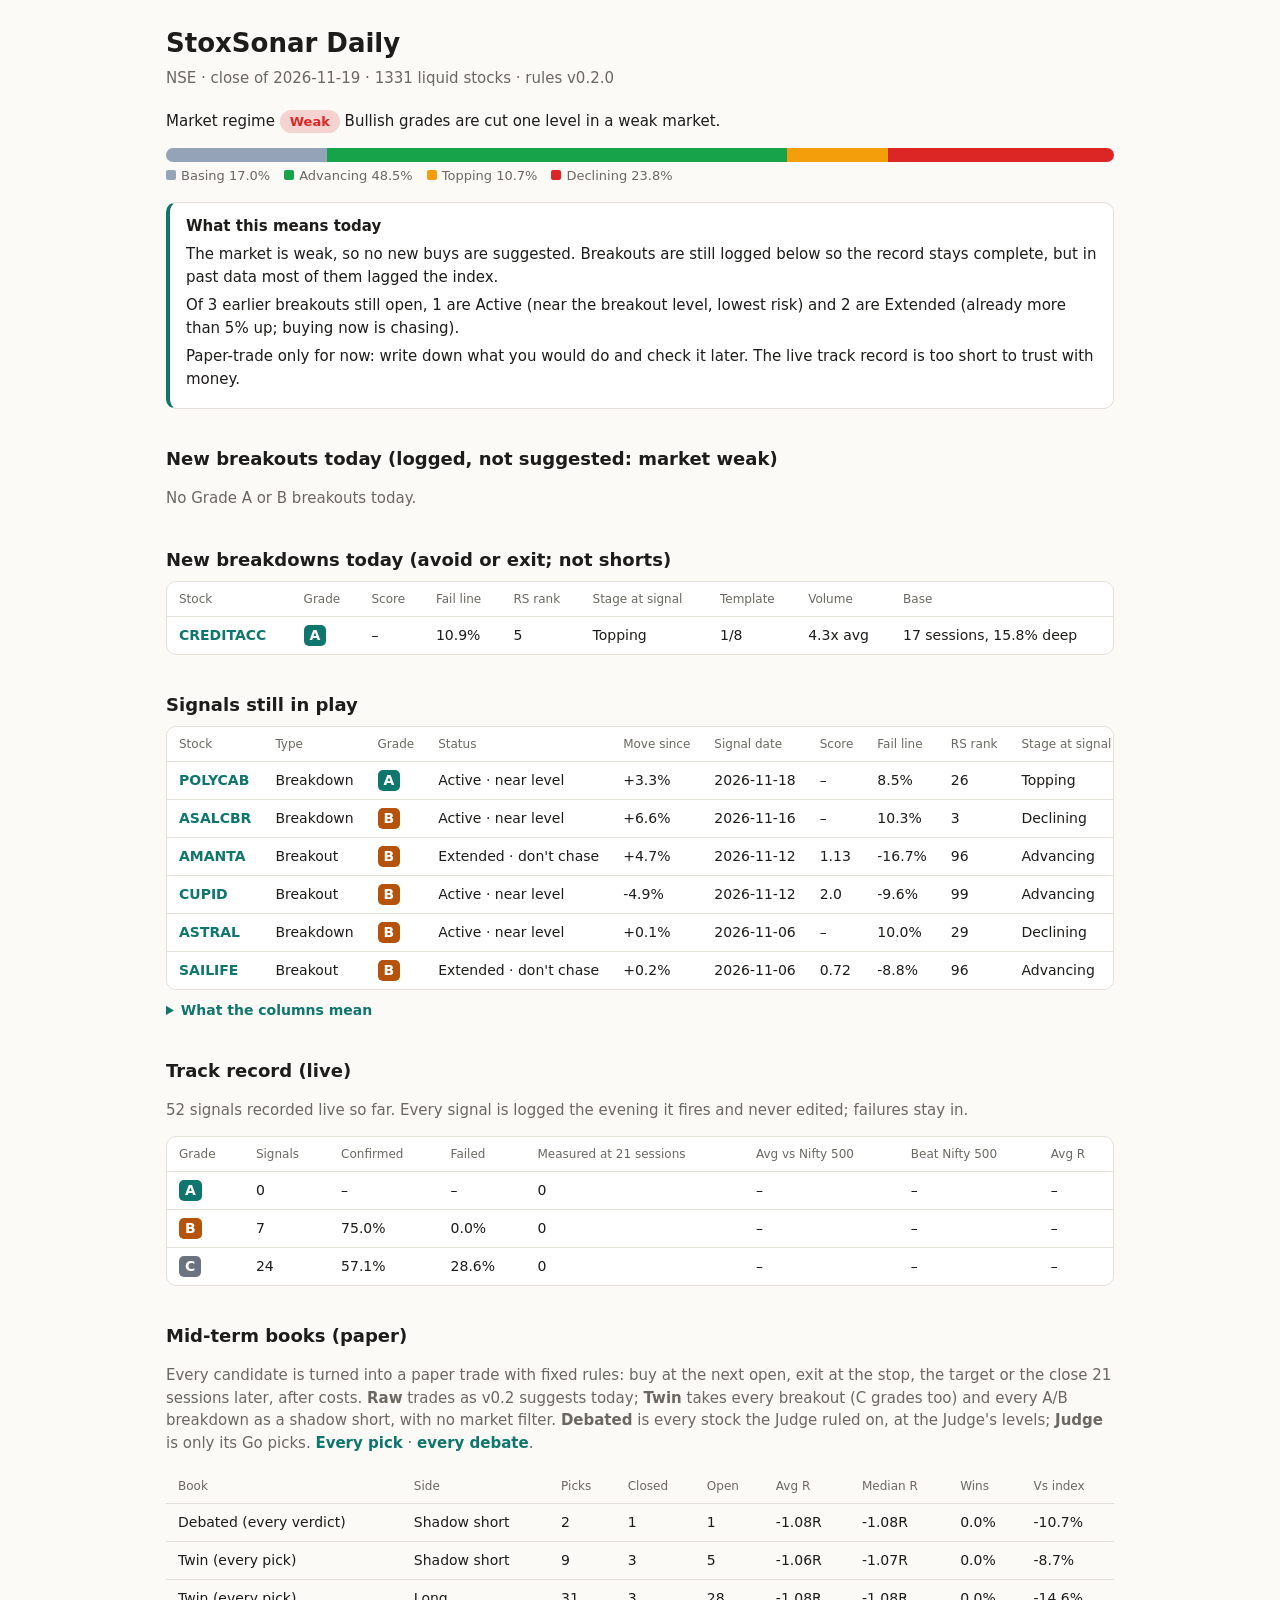
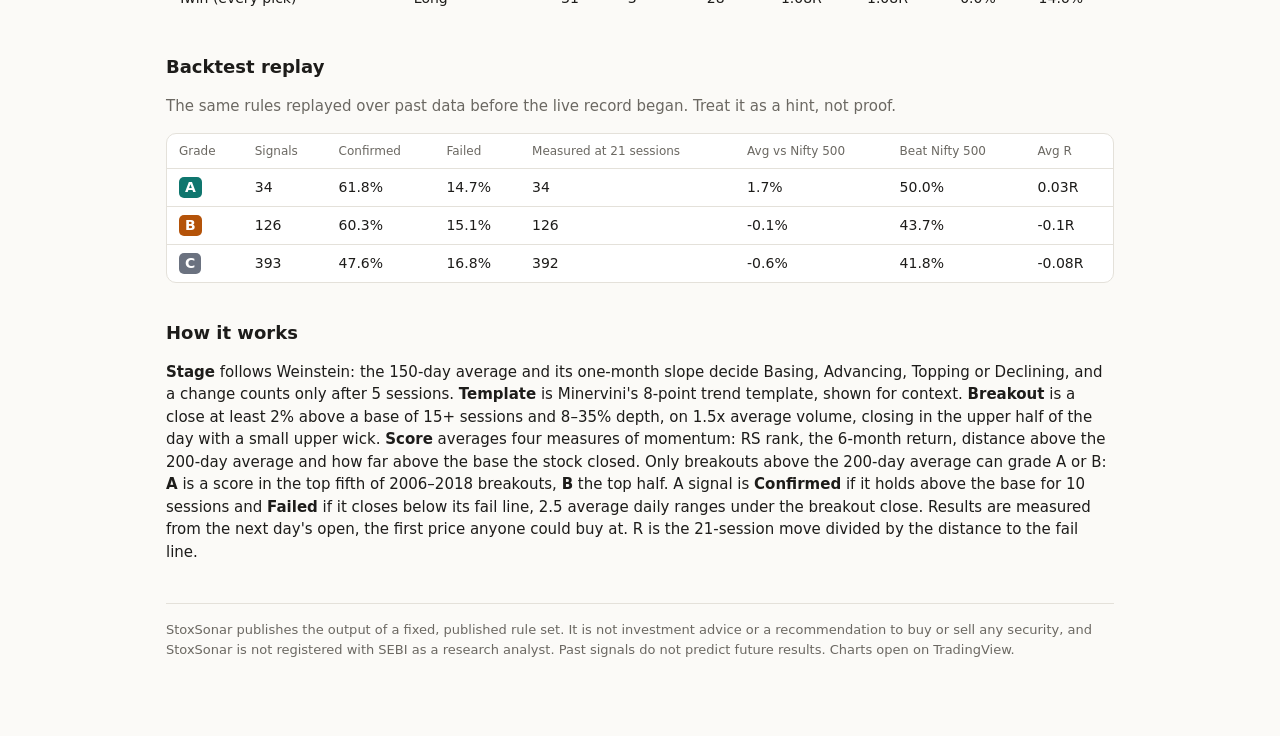
==== commit d437445b: "Signals for 2026-11-19" ====
--- a/site/index.html
+++ b/site/index.html
@@ -31,29 +31,29 @@
 .empty,.note{color:var(--mute)}.foot{margin-top:40px;color:var(--mute);font-size:13px;border-top:1px solid var(--line);padding-top:16px}
 </style></head><body><main>
 <h1>StoxSonar Daily</h1>
-<p class="sub">NSE · close of 2026-11-18 · 1329 liquid stocks · rules v0.2.0</p>
+<p class="sub">NSE · close of 2026-11-19 · 1331 liquid stocks · rules v0.2.0</p>
 <p>Market regime <span class="pill Weak">Weak</span>
  Bullish grades are cut one level in a weak market.</p>
-<div class="bar"><span style="width:16.6%;background:var(--s1)" title="Basing 16.6%"></span><span style="width:48.5%;background:var(--s2)" title="Advancing 48.5%"></span><span style="width:10.8%;background:var(--s3)" title="Topping 10.8%"></span><span style="width:24.2%;background:var(--s4)" title="Declining 24.2%"></span></div><div class="legend"><span><i style="background:var(--s1)"></i>Basing 16.6%</span><span><i style="background:var(--s2)"></i>Advancing 48.5%</span><span><i style="background:var(--s3)"></i>Topping 10.8%</span><span><i style="background:var(--s4)"></i>Declining 24.2%</span></div>
-<div class="today"><b>What this means today</b><p>The market is weak, so no new buys are suggested. Breakouts are still logged below so the record stays complete, but in past data most of them lagged the index.</p><p>Of 6 earlier breakouts still open, 2 are Active (near the breakout level, lowest risk) and 4 are Extended (already more than 5% up; buying now is chasing).</p><p>Paper-trade only for now: write down what you would do and check it later. The live track record is too short to trust with money.</p></div>
+<div class="bar"><span style="width:17.0%;background:var(--s1)" title="Basing 17.0%"></span><span style="width:48.5%;background:var(--s2)" title="Advancing 48.5%"></span><span style="width:10.7%;background:var(--s3)" title="Topping 10.7%"></span><span style="width:23.8%;background:var(--s4)" title="Declining 23.8%"></span></div><div class="legend"><span><i style="background:var(--s1)"></i>Basing 17.0%</span><span><i style="background:var(--s2)"></i>Advancing 48.5%</span><span><i style="background:var(--s3)"></i>Topping 10.7%</span><span><i style="background:var(--s4)"></i>Declining 23.8%</span></div>
+<div class="today"><b>What this means today</b><p>The market is weak, so no new buys are suggested. Breakouts are still logged below so the record stays complete, but in past data most of them lagged the index.</p><p>Of 3 earlier breakouts still open, 1 are Active (near the breakout level, lowest risk) and 2 are Extended (already more than 5% up; buying now is chasing).</p><p>Paper-trade only for now: write down what you would do and check it later. The live track record is too short to trust with money.</p></div>
 
 <h2>New breakouts today (logged, not suggested: market weak)</h2>
 <p class="empty">No Grade A or B breakouts today.</p>
 
 <h2>New breakdowns today (avoid or exit; not shorts)</h2>
-<div class="scroll"><table><tr><th title="">Stock</th><th title="How strong the stock&#x27;s momentum was at the breakout, by its score. A is the top fifth of past breakouts, B the top half. C and below are not shown. In a Weak market every buy grade is cut one level, and no buys are suggested at all.">Grade</th><th title="Average of four momentum measures: RS rank, 6-month return, distance above the 200-day average and how far above the base it closed. 0 is a typical past breakout.">Score</th><th title="Same level as the stop: a close beyond it marks the signal Failed.">Fail line</th><th title="Relative strength: how this stock moved over the past year compared with all others, 1 to 99. 90 means it beat 90% of NSE stocks.">RS rank</th><th title="The stock&#x27;s trend when the signal fired. Advancing (Stage 2) is the uptrend breakouts should come from. Basing is flat after a fall, Topping is flat after a rise, Declining is a downtrend.">Stage at signal</th><th title="How many of 8 trend checks pass (averages in the right order, near the 52-week high, stronger than most stocks). 8/8 is a clean uptrend.">Template</th><th title="Shares traded on the signal day compared with a normal day. 2x or more shows real buying.">Volume</th><th title="The sideways range it broke out of: how many trading days it lasted and how deep it was from top to bottom.">Base</th></tr><tr><td><a href="https://www.tradingview.com/chart/?symbol=NSE:POLYCAB" rel="noopener">POLYCAB</a></td><td><span class="g gA">A</span></td><td>–</td><td>8.5%</td><td>26</td><td>Topping</td><td>2/8</td><td>2.0x avg</td><td>17 sessions, 12.3% deep</td></tr></table></div>
+<div class="scroll"><table><tr><th title="">Stock</th><th title="How strong the stock&#x27;s momentum was at the breakout, by its score. A is the top fifth of past breakouts, B the top half. C and below are not shown. In a Weak market every buy grade is cut one level, and no buys are suggested at all.">Grade</th><th title="Average of four momentum measures: RS rank, 6-month return, distance above the 200-day average and how far above the base it closed. 0 is a typical past breakout.">Score</th><th title="Same level as the stop: a close beyond it marks the signal Failed.">Fail line</th><th title="Relative strength: how this stock moved over the past year compared with all others, 1 to 99. 90 means it beat 90% of NSE stocks.">RS rank</th><th title="The stock&#x27;s trend when the signal fired. Advancing (Stage 2) is the uptrend breakouts should come from. Basing is flat after a fall, Topping is flat after a rise, Declining is a downtrend.">Stage at signal</th><th title="How many of 8 trend checks pass (averages in the right order, near the 52-week high, stronger than most stocks). 8/8 is a clean uptrend.">Template</th><th title="Shares traded on the signal day compared with a normal day. 2x or more shows real buying.">Volume</th><th title="The sideways range it broke out of: how many trading days it lasted and how deep it was from top to bottom.">Base</th></tr><tr><td><a href="https://www.tradingview.com/chart/?symbol=NSE:CREDITACC" rel="noopener">CREDITACC</a></td><td><span class="g gA">A</span></td><td>–</td><td>10.9%</td><td>5</td><td>Topping</td><td>1/8</td><td>4.3x avg</td><td>17 sessions, 15.8% deep</td></tr></table></div>
 
 <h2>Signals still in play</h2>
-<div class="scroll"><table><tr><th title="">Stock</th><th title="Breakout: the price just rose out of a sideways range. Breakdown: it just fell out of one. A breakdown is a warning to avoid or exit the stock, not a tip to short it.">Type</th><th title="How strong the stock&#x27;s momentum was at the breakout, by its score. A is the top fifth of past breakouts, B the top half. C and below are not shown. In a Weak market every buy grade is cut one level, and no buys are suggested at all.">Grade</th><th title="Active: still near the breakout level, where you risk the least if you are wrong. Extended: already more than 5% above it, so buying now means chasing. Confirmed: held above the level for 10 days. Failed: closed beyond its fail line. Faded: dipped below and never recovered or failed.">Status</th><th title="How much the stock has moved since the signal day&#x27;s close.">Move since</th><th title="The trading day the signal fired, after that day&#x27;s close.">Signal date</th><th title="Average of four momentum measures: RS rank, 6-month return, distance above the 200-day average and how far above the base it closed. 0 is a typical past breakout.">Score</th><th title="Same level as the stop: a close beyond it marks the signal Failed.">Fail line</th><th title="Relative strength: how this stock moved over the past year compared with all others, 1 to 99. 90 means it beat 90% of NSE stocks.">RS rank</th><th title="The stock&#x27;s trend when the signal fired. Advancing (Stage 2) is the uptrend breakouts should come from. Basing is flat after a fall, Topping is flat after a rise, Declining is a downtrend.">Stage at signal</th><th title="How many of 8 trend checks pass (averages in the right order, near the 52-week high, stronger than most stocks). 8/8 is a clean uptrend.">Template</th><th title="Shares traded on the signal day compared with a normal day. 2x or more shows real buying.">Volume</th><th title="The sideways range it broke out of: how many trading days it lasted and how deep it was from top to bottom.">Base</th></tr><tr><td><a href="https://www.tradingview.com/chart/?symbol=NSE:ASALCBR" rel="noopener">ASALCBR</a></td><td>Breakdown</td><td><span class="g gB">B</span></td><td>Active · near level</td><td>+4.5%</td><td>2026-11-16</td><td>–</td><td>10.3%</td><td>3</td><td>Declining</td><td>0/8</td><td>4.7x avg</td><td>15 sessions, 14.0% deep</td></tr><tr><td><a href="https://www.tradingview.com/chart/?symbol=NSE:AMANTA" rel="noopener">AMANTA</a></td><td>Breakout</td><td><span class="g gB">B</span></td><td>Extended · don&#x27;t chase</td><td>+3.9%</td><td>2026-11-12</td><td>1.13</td><td>-16.7%</td><td>96</td><td>Advancing</td><td>8/8</td><td>32.0x avg</td><td>41 sessions, 38.4% deep</td></tr><tr><td><a href="https://www.tradingview.com/chart/?symbol=NSE:CUPID" rel="noopener">CUPID</a></td><td>Breakout</td><td><span class="g gB">B</span></td><td>Active · near level</td><td>-5.6%</td><td>2026-11-12</td><td>2.0</td><td>-9.6%</td><td>99</td><td>Advancing</td><td>8/8</td><td>2.7x avg</td><td>21 sessions, 22.0% deep</td></tr><tr><td><a href="https://www.tradingview.com/chart/?symbol=NSE:ASTRAL" rel="noopener">ASTRAL</a></td><td>Breakdown</td><td><span class="g gB">B</span></td><td>Extended · don&#x27;t chase</td><td>-1.9%</td><td>2026-11-06</td><td>–</td><td>10.0%</td><td>29</td><td>Declining</td><td>0/8</td><td>6.8x avg</td><td>24 sessions, 11.6% deep</td></tr><tr><td><a href="https://www.tradingview.com/chart/?symbol=NSE:SAILIFE" rel="noopener">SAILIFE</a></td><td>Breakout</td><td><span class="g gB">B</span></td><td>Extended · don&#x27;t chase</td><td>+0.2%</td><td>2026-11-06</td><td>0.72</td><td>-8.8%</td><td>96</td><td>Advancing</td><td>8/8</td><td>20.8x avg</td><td>39 sessions, 24.7% deep</td></tr><tr><td><a href="https://www.tradingview.com/chart/?symbol=NSE:CNL" rel="noopener">CNL</a></td><td>Breakout</td><td><span class="g gB">B</span></td><td>Active · near level</td><td>-0.3%</td><td>2026-11-04</td><td>1.12</td><td>-17.9%</td><td>96</td><td>Advancing</td><td>8/8</td><td>7.8x avg</td><td>44 sessions, 36.1% deep</td></tr><tr><td><a href="https://www.tradingview.com/chart/?symbol=NSE:ICIL" rel="noopener">ICIL</a></td><td>Breakout</td><td><span class="g gB">B</span></td><td>Extended · don&#x27;t chase</td><td>+9.7%</td><td>2026-11-04</td><td>1.08</td><td>-11.8%</td><td>95</td><td>Advancing</td><td>8/8</td><td>19.5x avg</td><td>28 sessions, 26.4% deep</td></tr><tr><td><a href="https://www.tradingview.com/chart/?symbol=NSE:SAREGAMA" rel="noopener">SAREGAMA</a></td><td>Breakout</td><td><span class="g gB">B</span></td><td>Extended · don&#x27;t chase</td><td>+6.4%</td><td>2026-11-04</td><td>1.28</td><td>-9.8%</td><td>92</td><td>Advancing</td><td>8/8</td><td>52.6x avg</td><td>62 sessions, 21.5% deep</td></tr></table></div>
+<div class="scroll"><table><tr><th title="">Stock</th><th title="Breakout: the price just rose out of a sideways range. Breakdown: it just fell out of one. A breakdown is a warning to avoid or exit the stock, not a tip to short it.">Type</th><th title="How strong the stock&#x27;s momentum was at the breakout, by its score. A is the top fifth of past breakouts, B the top half. C and below are not shown. In a Weak market every buy grade is cut one level, and no buys are suggested at all.">Grade</th><th title="Active: still near the breakout level, where you risk the least if you are wrong. Extended: already more than 5% above it, so buying now means chasing. Confirmed: held above the level for 10 days. Failed: closed beyond its fail line. Faded: dipped below and never recovered or failed.">Status</th><th title="How much the stock has moved since the signal day&#x27;s close.">Move since</th><th title="The trading day the signal fired, after that day&#x27;s close.">Signal date</th><th title="Average of four momentum measures: RS rank, 6-month return, distance above the 200-day average and how far above the base it closed. 0 is a typical past breakout.">Score</th><th title="Same level as the stop: a close beyond it marks the signal Failed.">Fail line</th><th title="Relative strength: how this stock moved over the past year compared with all others, 1 to 99. 90 means it beat 90% of NSE stocks.">RS rank</th><th title="The stock&#x27;s trend when the signal fired. Advancing (Stage 2) is the uptrend breakouts should come from. Basing is flat after a fall, Topping is flat after a rise, Declining is a downtrend.">Stage at signal</th><th title="How many of 8 trend checks pass (averages in the right order, near the 52-week high, stronger than most stocks). 8/8 is a clean uptrend.">Template</th><th title="Shares traded on the signal day compared with a normal day. 2x or more shows real buying.">Volume</th><th title="The sideways range it broke out of: how many trading days it lasted and how deep it was from top to bottom.">Base</th></tr><tr><td><a href="https://www.tradingview.com/chart/?symbol=NSE:POLYCAB" rel="noopener">POLYCAB</a></td><td>Breakdown</td><td><span class="g gA">A</span></td><td>Active · near level</td><td>+3.3%</td><td>2026-11-18</td><td>–</td><td>8.5%</td><td>26</td><td>Topping</td><td>2/8</td><td>2.0x avg</td><td>17 sessions, 12.3% deep</td></tr><tr><td><a href="https://www.tradingview.com/chart/?symbol=NSE:ASALCBR" rel="noopener">ASALCBR</a></td><td>Breakdown</td><td><span class="g gB">B</span></td><td>Active · near level</td><td>+6.6%</td><td>2026-11-16</td><td>–</td><td>10.3%</td><td>3</td><td>Declining</td><td>0/8</td><td>4.7x avg</td><td>15 sessions, 14.0% deep</td></tr><tr><td><a href="https://www.tradingview.com/chart/?symbol=NSE:AMANTA" rel="noopener">AMANTA</a></td><td>Breakout</td><td><span class="g gB">B</span></td><td>Extended · don&#x27;t chase</td><td>+4.7%</td><td>2026-11-12</td><td>1.13</td><td>-16.7%</td><td>96</td><td>Advancing</td><td>8/8</td><td>32.0x avg</td><td>41 sessions, 38.4% deep</td></tr><tr><td><a href="https://www.tradingview.com/chart/?symbol=NSE:CUPID" rel="noopener">CUPID</a></td><td>Breakout</td><td><span class="g gB">B</span></td><td>Active · near level</td><td>-4.9%</td><td>2026-11-12</td><td>2.0</td><td>-9.6%</td><td>99</td><td>Advancing</td><td>8/8</td><td>2.7x avg</td><td>21 sessions, 22.0% deep</td></tr><tr><td><a href="https://www.tradingview.com/chart/?symbol=NSE:ASTRAL" rel="noopener">ASTRAL</a></td><td>Breakdown</td><td><span class="g gB">B</span></td><td>Active · near level</td><td>+0.1%</td><td>2026-11-06</td><td>–</td><td>10.0%</td><td>29</td><td>Declining</td><td>0/8</td><td>6.8x avg</td><td>24 sessions, 11.6% deep</td></tr><tr><td><a href="https://www.tradingview.com/chart/?symbol=NSE:SAILIFE" rel="noopener">SAILIFE</a></td><td>Breakout</td><td><span class="g gB">B</span></td><td>Extended · don&#x27;t chase</td><td>+0.2%</td><td>2026-11-06</td><td>0.72</td><td>-8.8%</td><td>96</td><td>Advancing</td><td>8/8</td><td>20.8x avg</td><td>39 sessions, 24.7% deep</td></tr></table></div>
 <details class="help"><summary>What the columns mean</summary><dl><dt>Type</dt><dd>Breakout: the price just rose out of a sideways range. Breakdown: it just fell out of one. A breakdown is a warning to avoid or exit the stock, not a tip to short it.</dd><dt>Grade</dt><dd>How strong the stock&#x27;s momentum was at the breakout, by its score. A is the top fifth of past breakouts, B the top half. C and below are not shown. In a Weak market every buy grade is cut one level, and no buys are suggested at all.</dd><dt>Score</dt><dd>Average of four momentum measures: RS rank, 6-month return, distance above the 200-day average and how far above the base it closed. 0 is a typical past breakout.</dd><dt>Buy</dt><dd>How many shares risk 0.5% of Rs 100,000 if the stop is hit. Buy at the next open, and skip it if the open is above the limit shown (1 ATR above the close).</dd><dt>Stop</dt><dd>Sell if it closes below this, measured from the signal close: 2.5 average daily ranges.</dd><dt>Sell by</dt><dd>Time exit: sell at the close 21 trading days after the signal (approximate; exchange holidays move it later).</dd><dt>Fail line</dt><dd>Same level as the stop: a close beyond it marks the signal Failed.</dd><dt>Stage at signal</dt><dd>The stock&#x27;s trend when the signal fired. Advancing (Stage 2) is the uptrend breakouts should come from. Basing is flat after a fall, Topping is flat after a rise, Declining is a downtrend.</dd><dt>Template</dt><dd>How many of 8 trend checks pass (averages in the right order, near the 52-week high, stronger than most stocks). 8/8 is a clean uptrend.</dd><dt>RS rank</dt><dd>Relative strength: how this stock moved over the past year compared with all others, 1 to 99. 90 means it beat 90% of NSE stocks.</dd><dt>Base</dt><dd>The sideways range it broke out of: how many trading days it lasted and how deep it was from top to bottom.</dd><dt>Volume</dt><dd>Shares traded on the signal day compared with a normal day. 2x or more shows real buying.</dd><dt>Signal date</dt><dd>The trading day the signal fired, after that day&#x27;s close.</dd><dt>Status</dt><dd>Active: still near the breakout level, where you risk the least if you are wrong. Extended: already more than 5% above it, so buying now means chasing. Confirmed: held above the level for 10 days. Failed: closed beyond its fail line. Faded: dipped below and never recovered or failed.</dd><dt>Move since</dt><dd>How much the stock has moved since the signal day&#x27;s close.</dd></dl></details>
 
 <h2>Track record (live)</h2>
-<p class="note">51 signals recorded live so far. Every signal is logged the evening it fires and never edited; failures stay in.</p><div class="scroll"><table><tr><th>Grade</th><th>Signals</th><th>Confirmed</th><th>Failed</th><th>Measured at 21 sessions</th><th>Avg vs Nifty 500</th><th>Beat Nifty 500</th><th>Avg R</th></tr><tr><td><span class="g gA">A</span></td><td>0</td><td>–</td><td>–</td><td>0</td><td>–</td><td>–</td><td>–</td></tr><tr><td><span class="g gB">B</span></td><td>7</td><td>0.0%</td><td>0.0%</td><td>0</td><td>–</td><td>–</td><td>–</td></tr><tr><td><span class="g gC">C</span></td><td>24</td><td>60.0%</td><td>20.0%</td><td>0</td><td>–</td><td>–</td><td>–</td></tr></table></div>
+<p class="note">52 signals recorded live so far. Every signal is logged the evening it fires and never edited; failures stay in.</p><div class="scroll"><table><tr><th>Grade</th><th>Signals</th><th>Confirmed</th><th>Failed</th><th>Measured at 21 sessions</th><th>Avg vs Nifty 500</th><th>Beat Nifty 500</th><th>Avg R</th></tr><tr><td><span class="g gA">A</span></td><td>0</td><td>–</td><td>–</td><td>0</td><td>–</td><td>–</td><td>–</td></tr><tr><td><span class="g gB">B</span></td><td>7</td><td>75.0%</td><td>0.0%</td><td>0</td><td>–</td><td>–</td><td>–</td></tr><tr><td><span class="g gC">C</span></td><td>24</td><td>57.1%</td><td>28.6%</td><td>0</td><td>–</td><td>–</td><td>–</td></tr></table></div>
 
-<h2>Mid-term books (paper)</h2><p class="note">Every candidate is turned into a paper trade with fixed rules: buy at the next open, exit at the stop, the target or the close 21 sessions later, after costs. <b>Raw</b> trades as v0.2 suggests today; <b>Twin</b> takes every breakout (C grades too) and every A/B breakdown as a shadow short, with no market filter. <b>Debated</b> is every stock the Judge ruled on, at the Judge's levels; <b>Judge</b> is only its Go picks. <a href="books.csv">Every pick</a> · <a href="debates.html">every debate</a>.</p><table><thead><tr><th>Book</th><th>Side</th><th>Picks</th><th>Closed</th><th>Open</th><th>Avg R</th><th>Median R</th><th>Wins</th><th>Vs index</th></tr></thead><tbody><tr><td>Debated (every verdict)</td><td>Shadow short</td><td>1</td><td>1</td><td>0</td><td>-1.08R</td><td>-1.08R</td><td>0.0%</td><td>-10.7%</td></tr><tr><td>Twin (every pick)</td><td>Shadow short</td><td>8</td><td>3</td><td>4</td><td>-1.06R</td><td>-1.07R</td><td>0.0%</td><td>-8.7%</td></tr><tr><td>Twin (every pick)</td><td>Long</td><td>31</td><td>1</td><td>30</td><td>-1.06R</td><td>-1.06R</td><td>0.0%</td><td>-13.9%</td></tr></tbody></table>
+<h2>Mid-term books (paper)</h2><p class="note">Every candidate is turned into a paper trade with fixed rules: buy at the next open, exit at the stop, the target or the close 21 sessions later, after costs. <b>Raw</b> trades as v0.2 suggests today; <b>Twin</b> takes every breakout (C grades too) and every A/B breakdown as a shadow short, with no market filter. <b>Debated</b> is every stock the Judge ruled on, at the Judge's levels; <b>Judge</b> is only its Go picks. <a href="books.csv">Every pick</a> · <a href="debates.html">every debate</a>.</p><table><thead><tr><th>Book</th><th>Side</th><th>Picks</th><th>Closed</th><th>Open</th><th>Avg R</th><th>Median R</th><th>Wins</th><th>Vs index</th></tr></thead><tbody><tr><td>Debated (every verdict)</td><td>Shadow short</td><td>2</td><td>1</td><td>1</td><td>-1.08R</td><td>-1.08R</td><td>0.0%</td><td>-10.7%</td></tr><tr><td>Twin (every pick)</td><td>Shadow short</td><td>9</td><td>3</td><td>5</td><td>-1.06R</td><td>-1.07R</td><td>0.0%</td><td>-8.7%</td></tr><tr><td>Twin (every pick)</td><td>Long</td><td>31</td><td>3</td><td>28</td><td>-1.08R</td><td>-1.08R</td><td>0.0%</td><td>-14.6%</td></tr></tbody></table>
 
 <h2>Backtest replay</h2>
-<p class="note">The same rules replayed over past data before the live record began. Treat it as a hint, not proof.</p><div class="scroll"><table><tr><th>Grade</th><th>Signals</th><th>Confirmed</th><th>Failed</th><th>Measured at 21 sessions</th><th>Avg vs Nifty 500</th><th>Beat Nifty 500</th><th>Avg R</th></tr><tr><td><span class="g gA">A</span></td><td>34</td><td>61.8%</td><td>14.7%</td><td>34</td><td>1.7%</td><td>50.0%</td><td>0.03R</td></tr><tr><td><span class="g gB">B</span></td><td>126</td><td>60.3%</td><td>15.1%</td><td>126</td><td>-0.1%</td><td>43.7%</td><td>-0.1R</td></tr><tr><td><span class="g gC">C</span></td><td>393</td><td>47.6%</td><td>16.8%</td><td>390</td><td>-0.5%</td><td>42.1%</td><td>-0.07R</td></tr></table></div>
+<p class="note">The same rules replayed over past data before the live record began. Treat it as a hint, not proof.</p><div class="scroll"><table><tr><th>Grade</th><th>Signals</th><th>Confirmed</th><th>Failed</th><th>Measured at 21 sessions</th><th>Avg vs Nifty 500</th><th>Beat Nifty 500</th><th>Avg R</th></tr><tr><td><span class="g gA">A</span></td><td>34</td><td>61.8%</td><td>14.7%</td><td>34</td><td>1.7%</td><td>50.0%</td><td>0.03R</td></tr><tr><td><span class="g gB">B</span></td><td>126</td><td>60.3%</td><td>15.1%</td><td>126</td><td>-0.1%</td><td>43.7%</td><td>-0.1R</td></tr><tr><td><span class="g gC">C</span></td><td>393</td><td>47.6%</td><td>16.8%</td><td>392</td><td>-0.6%</td><td>41.8%</td><td>-0.08R</td></tr></table></div>
 
 <h2>How it works</h2>
 <p><b>Stage</b> follows Weinstein: the 150-day average and its one-month slope decide Basing, Advancing,
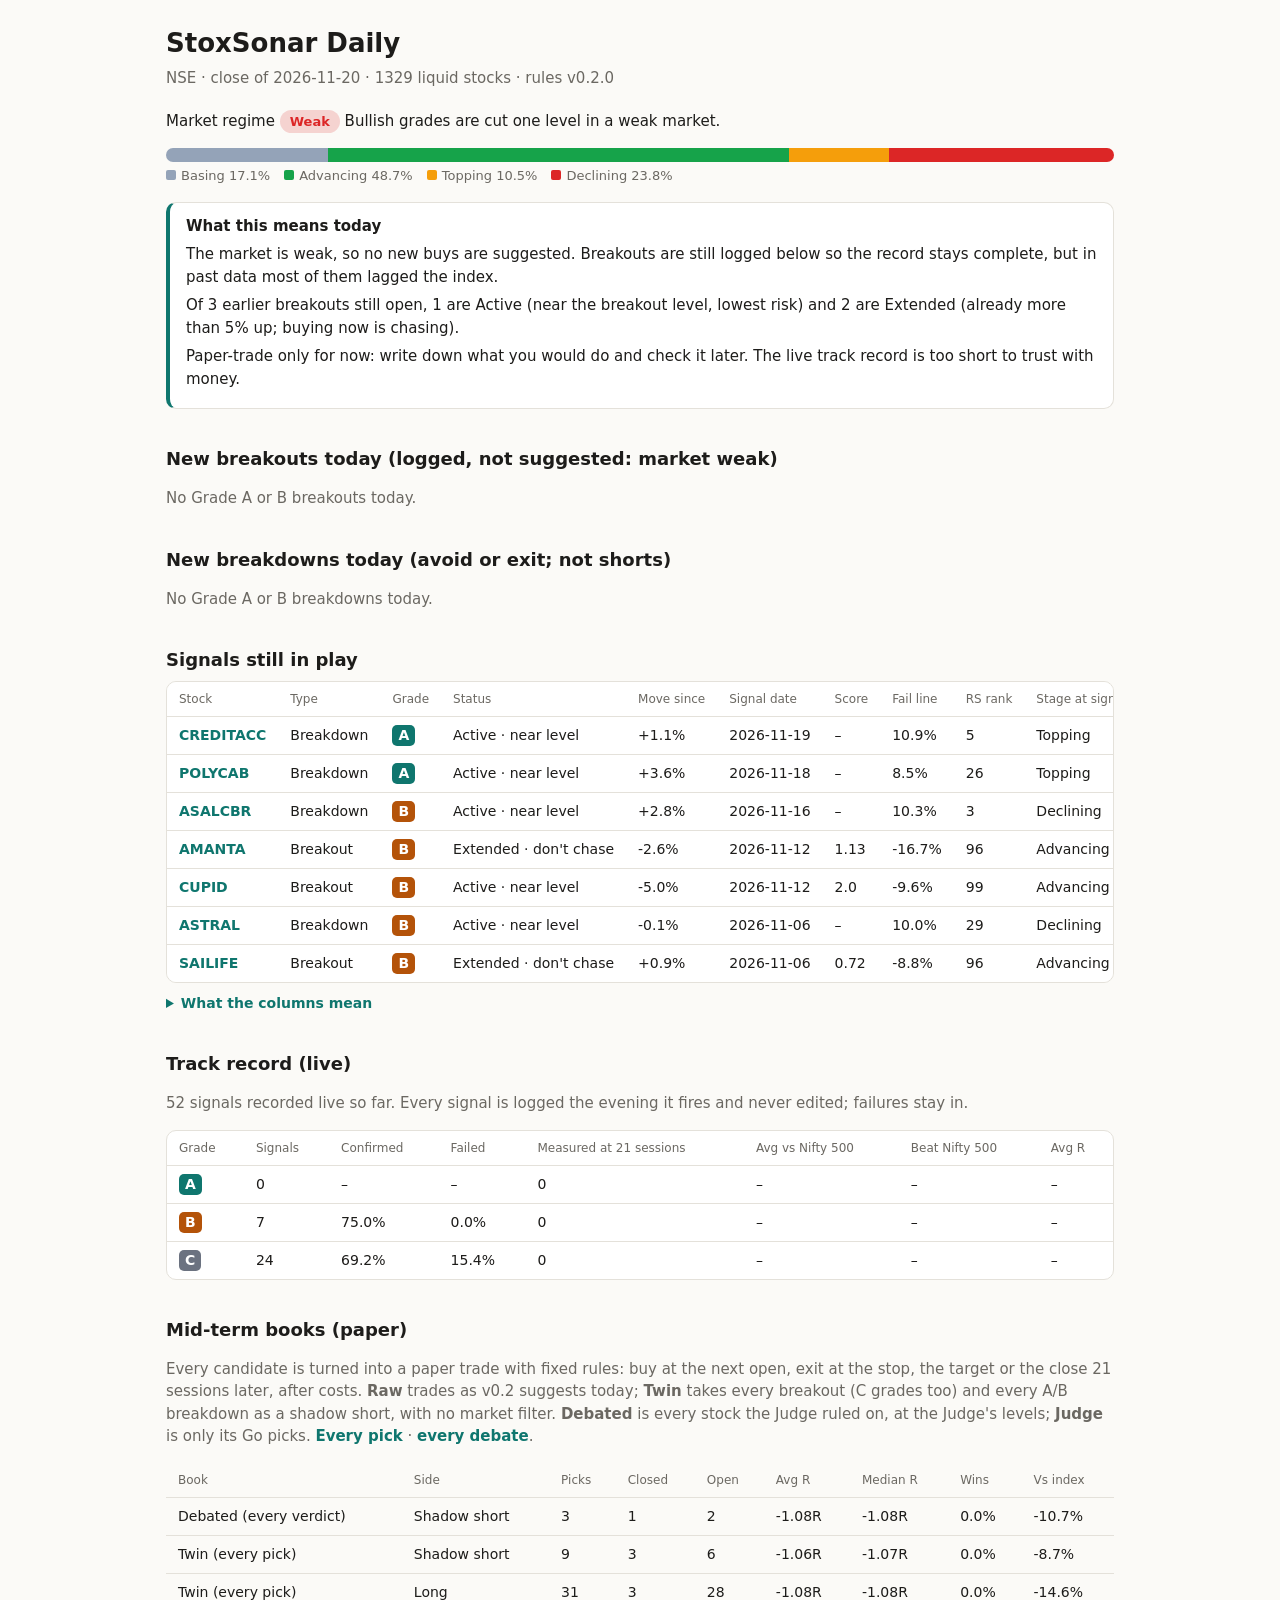
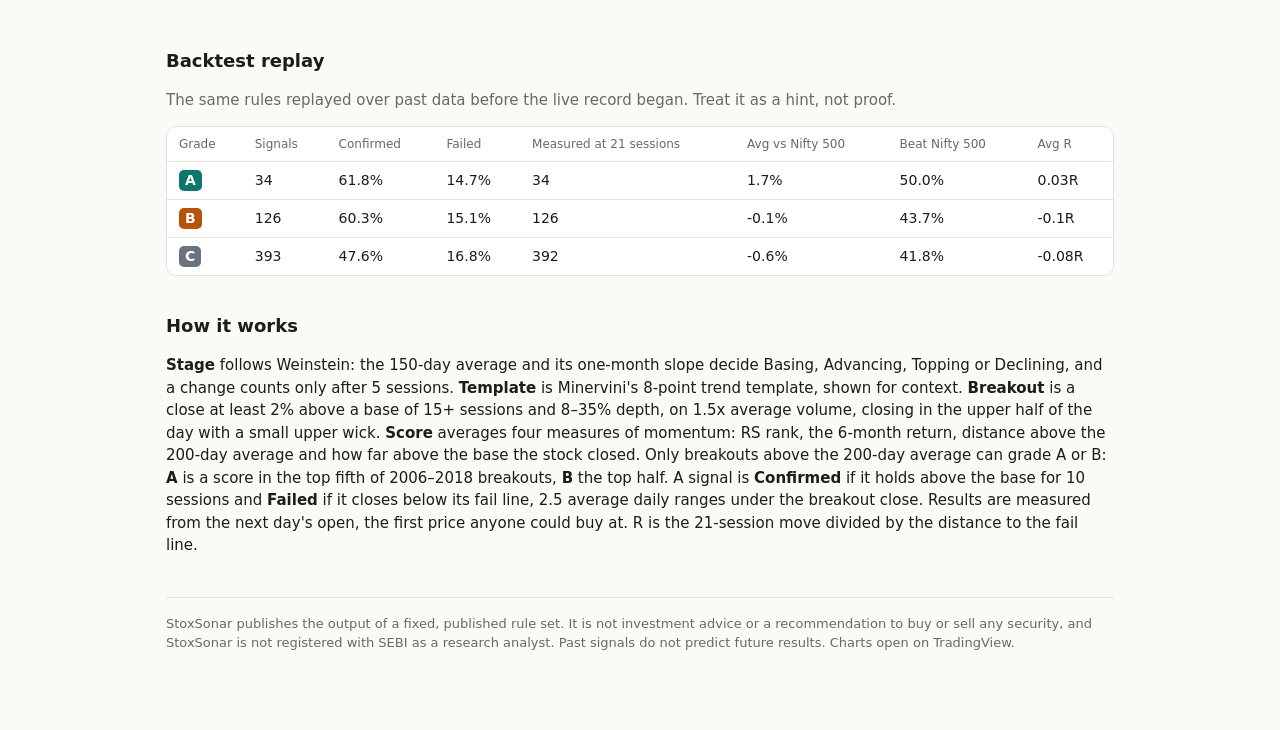
==== commit 90dcd3fa: "Signals for 2026-11-20" ====
--- a/site/index.html
+++ b/site/index.html
@@ -31,26 +31,26 @@
 .empty,.note{color:var(--mute)}.foot{margin-top:40px;color:var(--mute);font-size:13px;border-top:1px solid var(--line);padding-top:16px}
 </style></head><body><main>
 <h1>StoxSonar Daily</h1>
-<p class="sub">NSE · close of 2026-11-19 · 1331 liquid stocks · rules v0.2.0</p>
+<p class="sub">NSE · close of 2026-11-20 · 1329 liquid stocks · rules v0.2.0</p>
 <p>Market regime <span class="pill Weak">Weak</span>
  Bullish grades are cut one level in a weak market.</p>
-<div class="bar"><span style="width:17.0%;background:var(--s1)" title="Basing 17.0%"></span><span style="width:48.5%;background:var(--s2)" title="Advancing 48.5%"></span><span style="width:10.7%;background:var(--s3)" title="Topping 10.7%"></span><span style="width:23.8%;background:var(--s4)" title="Declining 23.8%"></span></div><div class="legend"><span><i style="background:var(--s1)"></i>Basing 17.0%</span><span><i style="background:var(--s2)"></i>Advancing 48.5%</span><span><i style="background:var(--s3)"></i>Topping 10.7%</span><span><i style="background:var(--s4)"></i>Declining 23.8%</span></div>
+<div class="bar"><span style="width:17.1%;background:var(--s1)" title="Basing 17.1%"></span><span style="width:48.7%;background:var(--s2)" title="Advancing 48.7%"></span><span style="width:10.5%;background:var(--s3)" title="Topping 10.5%"></span><span style="width:23.8%;background:var(--s4)" title="Declining 23.8%"></span></div><div class="legend"><span><i style="background:var(--s1)"></i>Basing 17.1%</span><span><i style="background:var(--s2)"></i>Advancing 48.7%</span><span><i style="background:var(--s3)"></i>Topping 10.5%</span><span><i style="background:var(--s4)"></i>Declining 23.8%</span></div>
 <div class="today"><b>What this means today</b><p>The market is weak, so no new buys are suggested. Breakouts are still logged below so the record stays complete, but in past data most of them lagged the index.</p><p>Of 3 earlier breakouts still open, 1 are Active (near the breakout level, lowest risk) and 2 are Extended (already more than 5% up; buying now is chasing).</p><p>Paper-trade only for now: write down what you would do and check it later. The live track record is too short to trust with money.</p></div>
 
 <h2>New breakouts today (logged, not suggested: market weak)</h2>
 <p class="empty">No Grade A or B breakouts today.</p>
 
 <h2>New breakdowns today (avoid or exit; not shorts)</h2>
-<div class="scroll"><table><tr><th title="">Stock</th><th title="How strong the stock&#x27;s momentum was at the breakout, by its score. A is the top fifth of past breakouts, B the top half. C and below are not shown. In a Weak market every buy grade is cut one level, and no buys are suggested at all.">Grade</th><th title="Average of four momentum measures: RS rank, 6-month return, distance above the 200-day average and how far above the base it closed. 0 is a typical past breakout.">Score</th><th title="Same level as the stop: a close beyond it marks the signal Failed.">Fail line</th><th title="Relative strength: how this stock moved over the past year compared with all others, 1 to 99. 90 means it beat 90% of NSE stocks.">RS rank</th><th title="The stock&#x27;s trend when the signal fired. Advancing (Stage 2) is the uptrend breakouts should come from. Basing is flat after a fall, Topping is flat after a rise, Declining is a downtrend.">Stage at signal</th><th title="How many of 8 trend checks pass (averages in the right order, near the 52-week high, stronger than most stocks). 8/8 is a clean uptrend.">Template</th><th title="Shares traded on the signal day compared with a normal day. 2x or more shows real buying.">Volume</th><th title="The sideways range it broke out of: how many trading days it lasted and how deep it was from top to bottom.">Base</th></tr><tr><td><a href="https://www.tradingview.com/chart/?symbol=NSE:CREDITACC" rel="noopener">CREDITACC</a></td><td><span class="g gA">A</span></td><td>–</td><td>10.9%</td><td>5</td><td>Topping</td><td>1/8</td><td>4.3x avg</td><td>17 sessions, 15.8% deep</td></tr></table></div>
+<p class="empty">No Grade A or B breakdowns today.</p>
 
 <h2>Signals still in play</h2>
-<div class="scroll"><table><tr><th title="">Stock</th><th title="Breakout: the price just rose out of a sideways range. Breakdown: it just fell out of one. A breakdown is a warning to avoid or exit the stock, not a tip to short it.">Type</th><th title="How strong the stock&#x27;s momentum was at the breakout, by its score. A is the top fifth of past breakouts, B the top half. C and below are not shown. In a Weak market every buy grade is cut one level, and no buys are suggested at all.">Grade</th><th title="Active: still near the breakout level, where you risk the least if you are wrong. Extended: already more than 5% above it, so buying now means chasing. Confirmed: held above the level for 10 days. Failed: closed beyond its fail line. Faded: dipped below and never recovered or failed.">Status</th><th title="How much the stock has moved since the signal day&#x27;s close.">Move since</th><th title="The trading day the signal fired, after that day&#x27;s close.">Signal date</th><th title="Average of four momentum measures: RS rank, 6-month return, distance above the 200-day average and how far above the base it closed. 0 is a typical past breakout.">Score</th><th title="Same level as the stop: a close beyond it marks the signal Failed.">Fail line</th><th title="Relative strength: how this stock moved over the past year compared with all others, 1 to 99. 90 means it beat 90% of NSE stocks.">RS rank</th><th title="The stock&#x27;s trend when the signal fired. Advancing (Stage 2) is the uptrend breakouts should come from. Basing is flat after a fall, Topping is flat after a rise, Declining is a downtrend.">Stage at signal</th><th title="How many of 8 trend checks pass (averages in the right order, near the 52-week high, stronger than most stocks). 8/8 is a clean uptrend.">Template</th><th title="Shares traded on the signal day compared with a normal day. 2x or more shows real buying.">Volume</th><th title="The sideways range it broke out of: how many trading days it lasted and how deep it was from top to bottom.">Base</th></tr><tr><td><a href="https://www.tradingview.com/chart/?symbol=NSE:POLYCAB" rel="noopener">POLYCAB</a></td><td>Breakdown</td><td><span class="g gA">A</span></td><td>Active · near level</td><td>+3.3%</td><td>2026-11-18</td><td>–</td><td>8.5%</td><td>26</td><td>Topping</td><td>2/8</td><td>2.0x avg</td><td>17 sessions, 12.3% deep</td></tr><tr><td><a href="https://www.tradingview.com/chart/?symbol=NSE:ASALCBR" rel="noopener">ASALCBR</a></td><td>Breakdown</td><td><span class="g gB">B</span></td><td>Active · near level</td><td>+6.6%</td><td>2026-11-16</td><td>–</td><td>10.3%</td><td>3</td><td>Declining</td><td>0/8</td><td>4.7x avg</td><td>15 sessions, 14.0% deep</td></tr><tr><td><a href="https://www.tradingview.com/chart/?symbol=NSE:AMANTA" rel="noopener">AMANTA</a></td><td>Breakout</td><td><span class="g gB">B</span></td><td>Extended · don&#x27;t chase</td><td>+4.7%</td><td>2026-11-12</td><td>1.13</td><td>-16.7%</td><td>96</td><td>Advancing</td><td>8/8</td><td>32.0x avg</td><td>41 sessions, 38.4% deep</td></tr><tr><td><a href="https://www.tradingview.com/chart/?symbol=NSE:CUPID" rel="noopener">CUPID</a></td><td>Breakout</td><td><span class="g gB">B</span></td><td>Active · near level</td><td>-4.9%</td><td>2026-11-12</td><td>2.0</td><td>-9.6%</td><td>99</td><td>Advancing</td><td>8/8</td><td>2.7x avg</td><td>21 sessions, 22.0% deep</td></tr><tr><td><a href="https://www.tradingview.com/chart/?symbol=NSE:ASTRAL" rel="noopener">ASTRAL</a></td><td>Breakdown</td><td><span class="g gB">B</span></td><td>Active · near level</td><td>+0.1%</td><td>2026-11-06</td><td>–</td><td>10.0%</td><td>29</td><td>Declining</td><td>0/8</td><td>6.8x avg</td><td>24 sessions, 11.6% deep</td></tr><tr><td><a href="https://www.tradingview.com/chart/?symbol=NSE:SAILIFE" rel="noopener">SAILIFE</a></td><td>Breakout</td><td><span class="g gB">B</span></td><td>Extended · don&#x27;t chase</td><td>+0.2%</td><td>2026-11-06</td><td>0.72</td><td>-8.8%</td><td>96</td><td>Advancing</td><td>8/8</td><td>20.8x avg</td><td>39 sessions, 24.7% deep</td></tr></table></div>
+<div class="scroll"><table><tr><th title="">Stock</th><th title="Breakout: the price just rose out of a sideways range. Breakdown: it just fell out of one. A breakdown is a warning to avoid or exit the stock, not a tip to short it.">Type</th><th title="How strong the stock&#x27;s momentum was at the breakout, by its score. A is the top fifth of past breakouts, B the top half. C and below are not shown. In a Weak market every buy grade is cut one level, and no buys are suggested at all.">Grade</th><th title="Active: still near the breakout level, where you risk the least if you are wrong. Extended: already more than 5% above it, so buying now means chasing. Confirmed: held above the level for 10 days. Failed: closed beyond its fail line. Faded: dipped below and never recovered or failed.">Status</th><th title="How much the stock has moved since the signal day&#x27;s close.">Move since</th><th title="The trading day the signal fired, after that day&#x27;s close.">Signal date</th><th title="Average of four momentum measures: RS rank, 6-month return, distance above the 200-day average and how far above the base it closed. 0 is a typical past breakout.">Score</th><th title="Same level as the stop: a close beyond it marks the signal Failed.">Fail line</th><th title="Relative strength: how this stock moved over the past year compared with all others, 1 to 99. 90 means it beat 90% of NSE stocks.">RS rank</th><th title="The stock&#x27;s trend when the signal fired. Advancing (Stage 2) is the uptrend breakouts should come from. Basing is flat after a fall, Topping is flat after a rise, Declining is a downtrend.">Stage at signal</th><th title="How many of 8 trend checks pass (averages in the right order, near the 52-week high, stronger than most stocks). 8/8 is a clean uptrend.">Template</th><th title="Shares traded on the signal day compared with a normal day. 2x or more shows real buying.">Volume</th><th title="The sideways range it broke out of: how many trading days it lasted and how deep it was from top to bottom.">Base</th></tr><tr><td><a href="https://www.tradingview.com/chart/?symbol=NSE:CREDITACC" rel="noopener">CREDITACC</a></td><td>Breakdown</td><td><span class="g gA">A</span></td><td>Active · near level</td><td>+1.1%</td><td>2026-11-19</td><td>–</td><td>10.9%</td><td>5</td><td>Topping</td><td>1/8</td><td>4.3x avg</td><td>17 sessions, 15.8% deep</td></tr><tr><td><a href="https://www.tradingview.com/chart/?symbol=NSE:POLYCAB" rel="noopener">POLYCAB</a></td><td>Breakdown</td><td><span class="g gA">A</span></td><td>Active · near level</td><td>+3.6%</td><td>2026-11-18</td><td>–</td><td>8.5%</td><td>26</td><td>Topping</td><td>2/8</td><td>2.0x avg</td><td>17 sessions, 12.3% deep</td></tr><tr><td><a href="https://www.tradingview.com/chart/?symbol=NSE:ASALCBR" rel="noopener">ASALCBR</a></td><td>Breakdown</td><td><span class="g gB">B</span></td><td>Active · near level</td><td>+2.8%</td><td>2026-11-16</td><td>–</td><td>10.3%</td><td>3</td><td>Declining</td><td>0/8</td><td>4.7x avg</td><td>15 sessions, 14.0% deep</td></tr><tr><td><a href="https://www.tradingview.com/chart/?symbol=NSE:AMANTA" rel="noopener">AMANTA</a></td><td>Breakout</td><td><span class="g gB">B</span></td><td>Extended · don&#x27;t chase</td><td>-2.6%</td><td>2026-11-12</td><td>1.13</td><td>-16.7%</td><td>96</td><td>Advancing</td><td>8/8</td><td>32.0x avg</td><td>41 sessions, 38.4% deep</td></tr><tr><td><a href="https://www.tradingview.com/chart/?symbol=NSE:CUPID" rel="noopener">CUPID</a></td><td>Breakout</td><td><span class="g gB">B</span></td><td>Active · near level</td><td>-5.0%</td><td>2026-11-12</td><td>2.0</td><td>-9.6%</td><td>99</td><td>Advancing</td><td>8/8</td><td>2.7x avg</td><td>21 sessions, 22.0% deep</td></tr><tr><td><a href="https://www.tradingview.com/chart/?symbol=NSE:ASTRAL" rel="noopener">ASTRAL</a></td><td>Breakdown</td><td><span class="g gB">B</span></td><td>Active · near level</td><td>-0.1%</td><td>2026-11-06</td><td>–</td><td>10.0%</td><td>29</td><td>Declining</td><td>0/8</td><td>6.8x avg</td><td>24 sessions, 11.6% deep</td></tr><tr><td><a href="https://www.tradingview.com/chart/?symbol=NSE:SAILIFE" rel="noopener">SAILIFE</a></td><td>Breakout</td><td><span class="g gB">B</span></td><td>Extended · don&#x27;t chase</td><td>+0.9%</td><td>2026-11-06</td><td>0.72</td><td>-8.8%</td><td>96</td><td>Advancing</td><td>8/8</td><td>20.8x avg</td><td>39 sessions, 24.7% deep</td></tr></table></div>
 <details class="help"><summary>What the columns mean</summary><dl><dt>Type</dt><dd>Breakout: the price just rose out of a sideways range. Breakdown: it just fell out of one. A breakdown is a warning to avoid or exit the stock, not a tip to short it.</dd><dt>Grade</dt><dd>How strong the stock&#x27;s momentum was at the breakout, by its score. A is the top fifth of past breakouts, B the top half. C and below are not shown. In a Weak market every buy grade is cut one level, and no buys are suggested at all.</dd><dt>Score</dt><dd>Average of four momentum measures: RS rank, 6-month return, distance above the 200-day average and how far above the base it closed. 0 is a typical past breakout.</dd><dt>Buy</dt><dd>How many shares risk 0.5% of Rs 100,000 if the stop is hit. Buy at the next open, and skip it if the open is above the limit shown (1 ATR above the close).</dd><dt>Stop</dt><dd>Sell if it closes below this, measured from the signal close: 2.5 average daily ranges.</dd><dt>Sell by</dt><dd>Time exit: sell at the close 21 trading days after the signal (approximate; exchange holidays move it later).</dd><dt>Fail line</dt><dd>Same level as the stop: a close beyond it marks the signal Failed.</dd><dt>Stage at signal</dt><dd>The stock&#x27;s trend when the signal fired. Advancing (Stage 2) is the uptrend breakouts should come from. Basing is flat after a fall, Topping is flat after a rise, Declining is a downtrend.</dd><dt>Template</dt><dd>How many of 8 trend checks pass (averages in the right order, near the 52-week high, stronger than most stocks). 8/8 is a clean uptrend.</dd><dt>RS rank</dt><dd>Relative strength: how this stock moved over the past year compared with all others, 1 to 99. 90 means it beat 90% of NSE stocks.</dd><dt>Base</dt><dd>The sideways range it broke out of: how many trading days it lasted and how deep it was from top to bottom.</dd><dt>Volume</dt><dd>Shares traded on the signal day compared with a normal day. 2x or more shows real buying.</dd><dt>Signal date</dt><dd>The trading day the signal fired, after that day&#x27;s close.</dd><dt>Status</dt><dd>Active: still near the breakout level, where you risk the least if you are wrong. Extended: already more than 5% above it, so buying now means chasing. Confirmed: held above the level for 10 days. Failed: closed beyond its fail line. Faded: dipped below and never recovered or failed.</dd><dt>Move since</dt><dd>How much the stock has moved since the signal day&#x27;s close.</dd></dl></details>
 
 <h2>Track record (live)</h2>
-<p class="note">52 signals recorded live so far. Every signal is logged the evening it fires and never edited; failures stay in.</p><div class="scroll"><table><tr><th>Grade</th><th>Signals</th><th>Confirmed</th><th>Failed</th><th>Measured at 21 sessions</th><th>Avg vs Nifty 500</th><th>Beat Nifty 500</th><th>Avg R</th></tr><tr><td><span class="g gA">A</span></td><td>0</td><td>–</td><td>–</td><td>0</td><td>–</td><td>–</td><td>–</td></tr><tr><td><span class="g gB">B</span></td><td>7</td><td>75.0%</td><td>0.0%</td><td>0</td><td>–</td><td>–</td><td>–</td></tr><tr><td><span class="g gC">C</span></td><td>24</td><td>57.1%</td><td>28.6%</td><td>0</td><td>–</td><td>–</td><td>–</td></tr></table></div>
+<p class="note">52 signals recorded live so far. Every signal is logged the evening it fires and never edited; failures stay in.</p><div class="scroll"><table><tr><th>Grade</th><th>Signals</th><th>Confirmed</th><th>Failed</th><th>Measured at 21 sessions</th><th>Avg vs Nifty 500</th><th>Beat Nifty 500</th><th>Avg R</th></tr><tr><td><span class="g gA">A</span></td><td>0</td><td>–</td><td>–</td><td>0</td><td>–</td><td>–</td><td>–</td></tr><tr><td><span class="g gB">B</span></td><td>7</td><td>75.0%</td><td>0.0%</td><td>0</td><td>–</td><td>–</td><td>–</td></tr><tr><td><span class="g gC">C</span></td><td>24</td><td>69.2%</td><td>15.4%</td><td>0</td><td>–</td><td>–</td><td>–</td></tr></table></div>
 
-<h2>Mid-term books (paper)</h2><p class="note">Every candidate is turned into a paper trade with fixed rules: buy at the next open, exit at the stop, the target or the close 21 sessions later, after costs. <b>Raw</b> trades as v0.2 suggests today; <b>Twin</b> takes every breakout (C grades too) and every A/B breakdown as a shadow short, with no market filter. <b>Debated</b> is every stock the Judge ruled on, at the Judge's levels; <b>Judge</b> is only its Go picks. <a href="books.csv">Every pick</a> · <a href="debates.html">every debate</a>.</p><table><thead><tr><th>Book</th><th>Side</th><th>Picks</th><th>Closed</th><th>Open</th><th>Avg R</th><th>Median R</th><th>Wins</th><th>Vs index</th></tr></thead><tbody><tr><td>Debated (every verdict)</td><td>Shadow short</td><td>2</td><td>1</td><td>1</td><td>-1.08R</td><td>-1.08R</td><td>0.0%</td><td>-10.7%</td></tr><tr><td>Twin (every pick)</td><td>Shadow short</td><td>9</td><td>3</td><td>5</td><td>-1.06R</td><td>-1.07R</td><td>0.0%</td><td>-8.7%</td></tr><tr><td>Twin (every pick)</td><td>Long</td><td>31</td><td>3</td><td>28</td><td>-1.08R</td><td>-1.08R</td><td>0.0%</td><td>-14.6%</td></tr></tbody></table>
+<h2>Mid-term books (paper)</h2><p class="note">Every candidate is turned into a paper trade with fixed rules: buy at the next open, exit at the stop, the target or the close 21 sessions later, after costs. <b>Raw</b> trades as v0.2 suggests today; <b>Twin</b> takes every breakout (C grades too) and every A/B breakdown as a shadow short, with no market filter. <b>Debated</b> is every stock the Judge ruled on, at the Judge's levels; <b>Judge</b> is only its Go picks. <a href="books.csv">Every pick</a> · <a href="debates.html">every debate</a>.</p><table><thead><tr><th>Book</th><th>Side</th><th>Picks</th><th>Closed</th><th>Open</th><th>Avg R</th><th>Median R</th><th>Wins</th><th>Vs index</th></tr></thead><tbody><tr><td>Debated (every verdict)</td><td>Shadow short</td><td>3</td><td>1</td><td>2</td><td>-1.08R</td><td>-1.08R</td><td>0.0%</td><td>-10.7%</td></tr><tr><td>Twin (every pick)</td><td>Shadow short</td><td>9</td><td>3</td><td>6</td><td>-1.06R</td><td>-1.07R</td><td>0.0%</td><td>-8.7%</td></tr><tr><td>Twin (every pick)</td><td>Long</td><td>31</td><td>3</td><td>28</td><td>-1.08R</td><td>-1.08R</td><td>0.0%</td><td>-14.6%</td></tr></tbody></table>
 
 <h2>Backtest replay</h2>
 <p class="note">The same rules replayed over past data before the live record began. Treat it as a hint, not proof.</p><div class="scroll"><table><tr><th>Grade</th><th>Signals</th><th>Confirmed</th><th>Failed</th><th>Measured at 21 sessions</th><th>Avg vs Nifty 500</th><th>Beat Nifty 500</th><th>Avg R</th></tr><tr><td><span class="g gA">A</span></td><td>34</td><td>61.8%</td><td>14.7%</td><td>34</td><td>1.7%</td><td>50.0%</td><td>0.03R</td></tr><tr><td><span class="g gB">B</span></td><td>126</td><td>60.3%</td><td>15.1%</td><td>126</td><td>-0.1%</td><td>43.7%</td><td>-0.1R</td></tr><tr><td><span class="g gC">C</span></td><td>393</td><td>47.6%</td><td>16.8%</td><td>392</td><td>-0.6%</td><td>41.8%</td><td>-0.08R</td></tr></table></div>
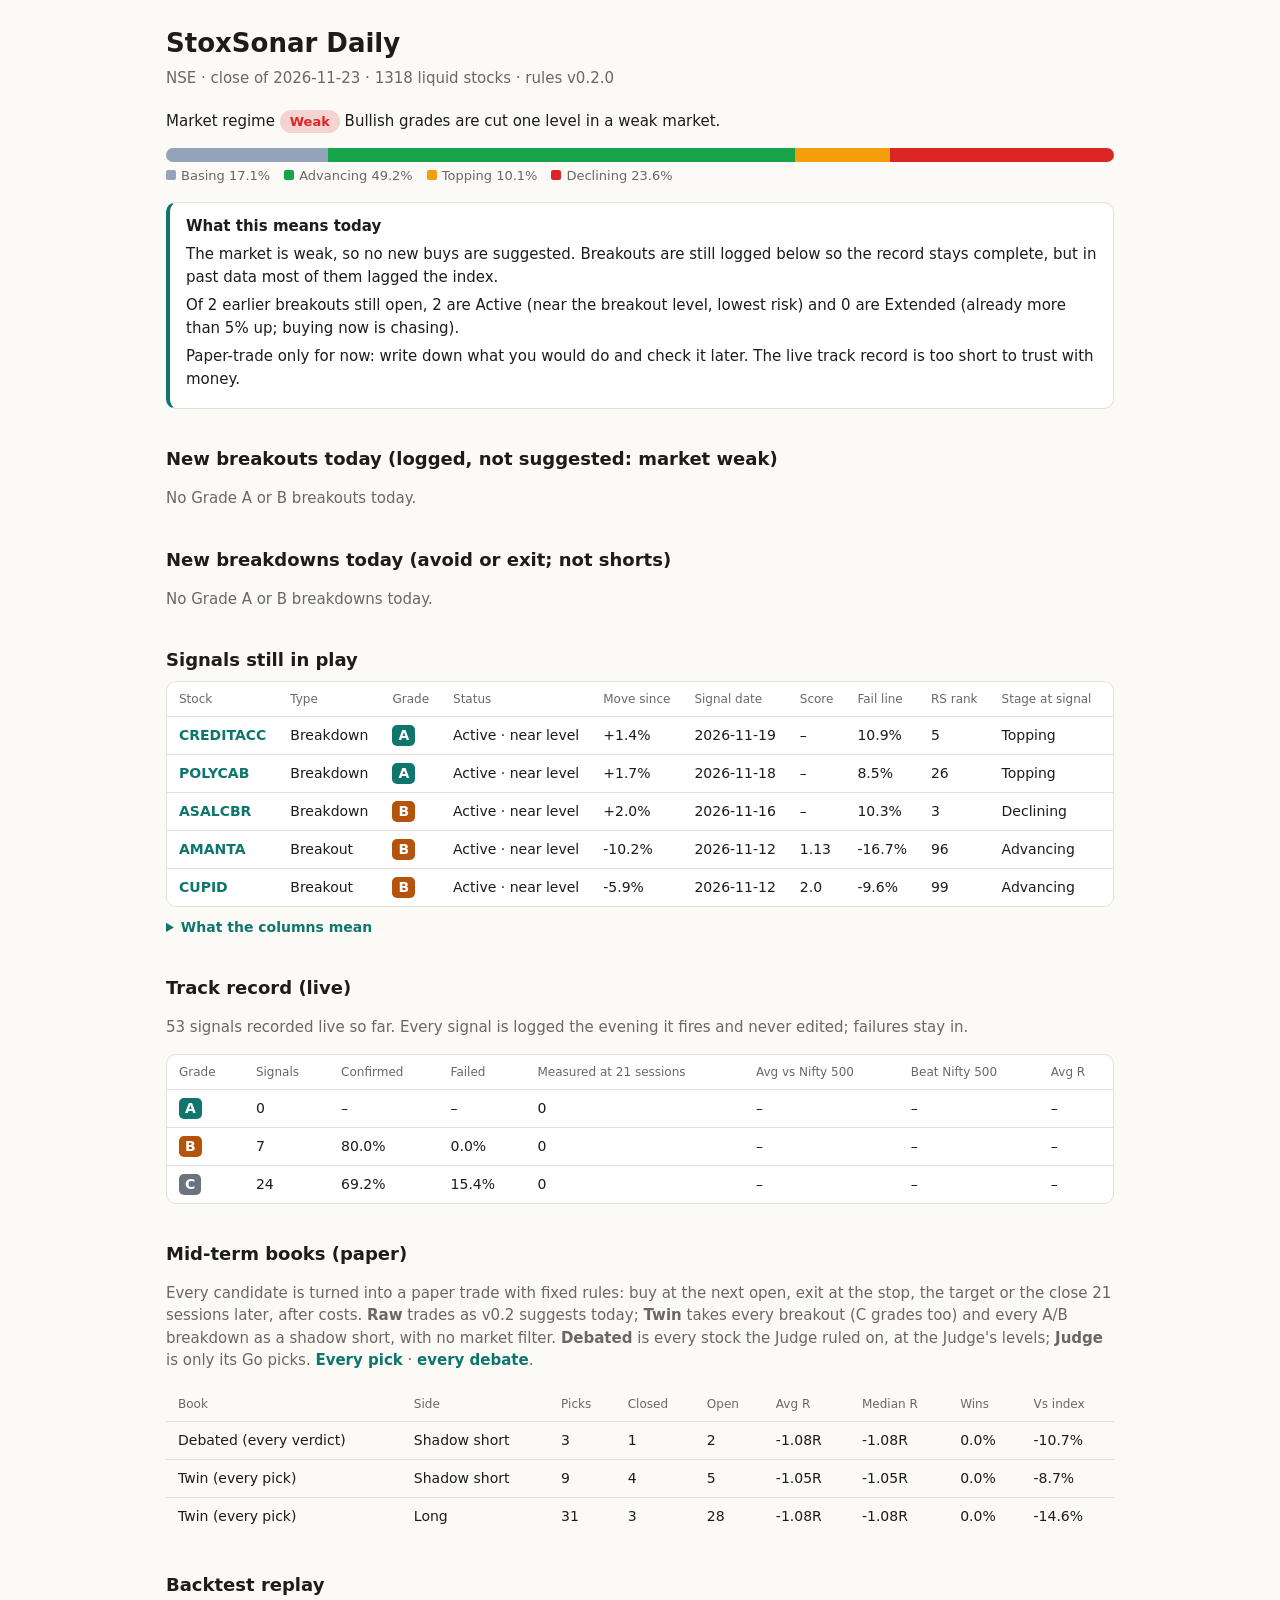
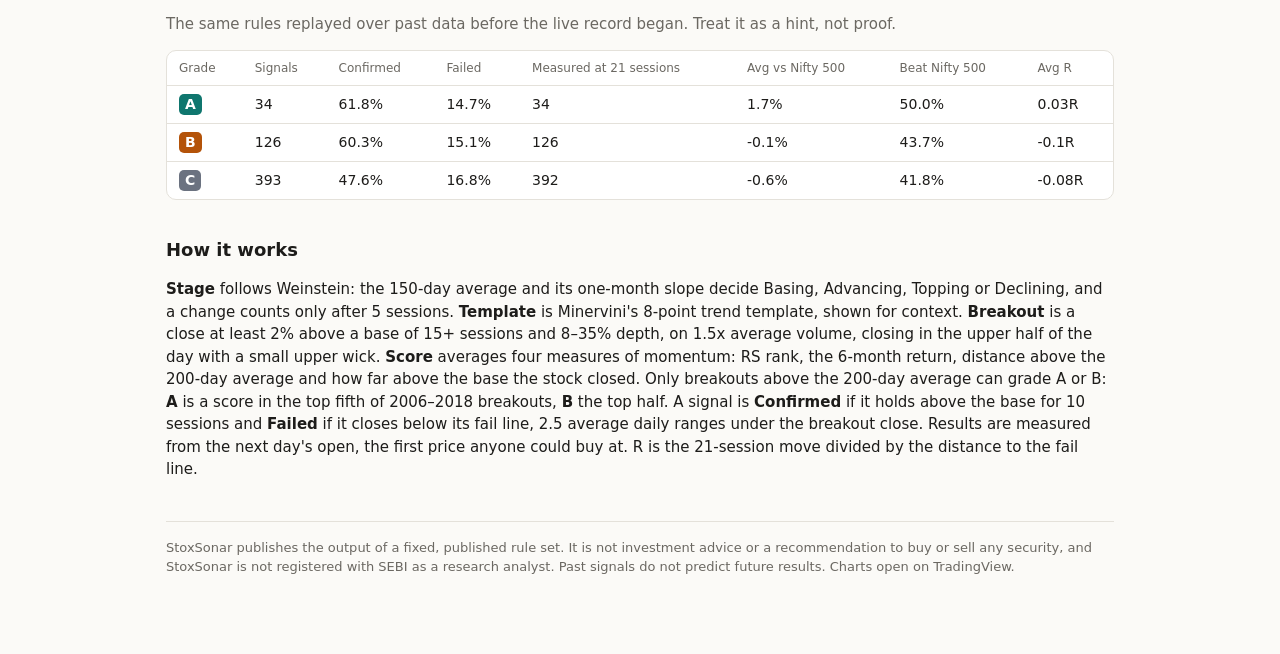
==== commit 09385589: "Signals for 2026-11-23" ====
--- a/site/index.html
+++ b/site/index.html
@@ -31,11 +31,11 @@
 .empty,.note{color:var(--mute)}.foot{margin-top:40px;color:var(--mute);font-size:13px;border-top:1px solid var(--line);padding-top:16px}
 </style></head><body><main>
 <h1>StoxSonar Daily</h1>
-<p class="sub">NSE · close of 2026-11-20 · 1329 liquid stocks · rules v0.2.0</p>
+<p class="sub">NSE · close of 2026-11-23 · 1318 liquid stocks · rules v0.2.0</p>
 <p>Market regime <span class="pill Weak">Weak</span>
  Bullish grades are cut one level in a weak market.</p>
-<div class="bar"><span style="width:17.1%;background:var(--s1)" title="Basing 17.1%"></span><span style="width:48.7%;background:var(--s2)" title="Advancing 48.7%"></span><span style="width:10.5%;background:var(--s3)" title="Topping 10.5%"></span><span style="width:23.8%;background:var(--s4)" title="Declining 23.8%"></span></div><div class="legend"><span><i style="background:var(--s1)"></i>Basing 17.1%</span><span><i style="background:var(--s2)"></i>Advancing 48.7%</span><span><i style="background:var(--s3)"></i>Topping 10.5%</span><span><i style="background:var(--s4)"></i>Declining 23.8%</span></div>
-<div class="today"><b>What this means today</b><p>The market is weak, so no new buys are suggested. Breakouts are still logged below so the record stays complete, but in past data most of them lagged the index.</p><p>Of 3 earlier breakouts still open, 1 are Active (near the breakout level, lowest risk) and 2 are Extended (already more than 5% up; buying now is chasing).</p><p>Paper-trade only for now: write down what you would do and check it later. The live track record is too short to trust with money.</p></div>
+<div class="bar"><span style="width:17.1%;background:var(--s1)" title="Basing 17.1%"></span><span style="width:49.2%;background:var(--s2)" title="Advancing 49.2%"></span><span style="width:10.1%;background:var(--s3)" title="Topping 10.1%"></span><span style="width:23.6%;background:var(--s4)" title="Declining 23.6%"></span></div><div class="legend"><span><i style="background:var(--s1)"></i>Basing 17.1%</span><span><i style="background:var(--s2)"></i>Advancing 49.2%</span><span><i style="background:var(--s3)"></i>Topping 10.1%</span><span><i style="background:var(--s4)"></i>Declining 23.6%</span></div>
+<div class="today"><b>What this means today</b><p>The market is weak, so no new buys are suggested. Breakouts are still logged below so the record stays complete, but in past data most of them lagged the index.</p><p>Of 2 earlier breakouts still open, 2 are Active (near the breakout level, lowest risk) and 0 are Extended (already more than 5% up; buying now is chasing).</p><p>Paper-trade only for now: write down what you would do and check it later. The live track record is too short to trust with money.</p></div>
 
 <h2>New breakouts today (logged, not suggested: market weak)</h2>
 <p class="empty">No Grade A or B breakouts today.</p>
@@ -44,13 +44,13 @@
 <p class="empty">No Grade A or B breakdowns today.</p>
 
 <h2>Signals still in play</h2>
-<div class="scroll"><table><tr><th title="">Stock</th><th title="Breakout: the price just rose out of a sideways range. Breakdown: it just fell out of one. A breakdown is a warning to avoid or exit the stock, not a tip to short it.">Type</th><th title="How strong the stock&#x27;s momentum was at the breakout, by its score. A is the top fifth of past breakouts, B the top half. C and below are not shown. In a Weak market every buy grade is cut one level, and no buys are suggested at all.">Grade</th><th title="Active: still near the breakout level, where you risk the least if you are wrong. Extended: already more than 5% above it, so buying now means chasing. Confirmed: held above the level for 10 days. Failed: closed beyond its fail line. Faded: dipped below and never recovered or failed.">Status</th><th title="How much the stock has moved since the signal day&#x27;s close.">Move since</th><th title="The trading day the signal fired, after that day&#x27;s close.">Signal date</th><th title="Average of four momentum measures: RS rank, 6-month return, distance above the 200-day average and how far above the base it closed. 0 is a typical past breakout.">Score</th><th title="Same level as the stop: a close beyond it marks the signal Failed.">Fail line</th><th title="Relative strength: how this stock moved over the past year compared with all others, 1 to 99. 90 means it beat 90% of NSE stocks.">RS rank</th><th title="The stock&#x27;s trend when the signal fired. Advancing (Stage 2) is the uptrend breakouts should come from. Basing is flat after a fall, Topping is flat after a rise, Declining is a downtrend.">Stage at signal</th><th title="How many of 8 trend checks pass (averages in the right order, near the 52-week high, stronger than most stocks). 8/8 is a clean uptrend.">Template</th><th title="Shares traded on the signal day compared with a normal day. 2x or more shows real buying.">Volume</th><th title="The sideways range it broke out of: how many trading days it lasted and how deep it was from top to bottom.">Base</th></tr><tr><td><a href="https://www.tradingview.com/chart/?symbol=NSE:CREDITACC" rel="noopener">CREDITACC</a></td><td>Breakdown</td><td><span class="g gA">A</span></td><td>Active · near level</td><td>+1.1%</td><td>2026-11-19</td><td>–</td><td>10.9%</td><td>5</td><td>Topping</td><td>1/8</td><td>4.3x avg</td><td>17 sessions, 15.8% deep</td></tr><tr><td><a href="https://www.tradingview.com/chart/?symbol=NSE:POLYCAB" rel="noopener">POLYCAB</a></td><td>Breakdown</td><td><span class="g gA">A</span></td><td>Active · near level</td><td>+3.6%</td><td>2026-11-18</td><td>–</td><td>8.5%</td><td>26</td><td>Topping</td><td>2/8</td><td>2.0x avg</td><td>17 sessions, 12.3% deep</td></tr><tr><td><a href="https://www.tradingview.com/chart/?symbol=NSE:ASALCBR" rel="noopener">ASALCBR</a></td><td>Breakdown</td><td><span class="g gB">B</span></td><td>Active · near level</td><td>+2.8%</td><td>2026-11-16</td><td>–</td><td>10.3%</td><td>3</td><td>Declining</td><td>0/8</td><td>4.7x avg</td><td>15 sessions, 14.0% deep</td></tr><tr><td><a href="https://www.tradingview.com/chart/?symbol=NSE:AMANTA" rel="noopener">AMANTA</a></td><td>Breakout</td><td><span class="g gB">B</span></td><td>Extended · don&#x27;t chase</td><td>-2.6%</td><td>2026-11-12</td><td>1.13</td><td>-16.7%</td><td>96</td><td>Advancing</td><td>8/8</td><td>32.0x avg</td><td>41 sessions, 38.4% deep</td></tr><tr><td><a href="https://www.tradingview.com/chart/?symbol=NSE:CUPID" rel="noopener">CUPID</a></td><td>Breakout</td><td><span class="g gB">B</span></td><td>Active · near level</td><td>-5.0%</td><td>2026-11-12</td><td>2.0</td><td>-9.6%</td><td>99</td><td>Advancing</td><td>8/8</td><td>2.7x avg</td><td>21 sessions, 22.0% deep</td></tr><tr><td><a href="https://www.tradingview.com/chart/?symbol=NSE:ASTRAL" rel="noopener">ASTRAL</a></td><td>Breakdown</td><td><span class="g gB">B</span></td><td>Active · near level</td><td>-0.1%</td><td>2026-11-06</td><td>–</td><td>10.0%</td><td>29</td><td>Declining</td><td>0/8</td><td>6.8x avg</td><td>24 sessions, 11.6% deep</td></tr><tr><td><a href="https://www.tradingview.com/chart/?symbol=NSE:SAILIFE" rel="noopener">SAILIFE</a></td><td>Breakout</td><td><span class="g gB">B</span></td><td>Extended · don&#x27;t chase</td><td>+0.9%</td><td>2026-11-06</td><td>0.72</td><td>-8.8%</td><td>96</td><td>Advancing</td><td>8/8</td><td>20.8x avg</td><td>39 sessions, 24.7% deep</td></tr></table></div>
+<div class="scroll"><table><tr><th title="">Stock</th><th title="Breakout: the price just rose out of a sideways range. Breakdown: it just fell out of one. A breakdown is a warning to avoid or exit the stock, not a tip to short it.">Type</th><th title="How strong the stock&#x27;s momentum was at the breakout, by its score. A is the top fifth of past breakouts, B the top half. C and below are not shown. In a Weak market every buy grade is cut one level, and no buys are suggested at all.">Grade</th><th title="Active: still near the breakout level, where you risk the least if you are wrong. Extended: already more than 5% above it, so buying now means chasing. Confirmed: held above the level for 10 days. Failed: closed beyond its fail line. Faded: dipped below and never recovered or failed.">Status</th><th title="How much the stock has moved since the signal day&#x27;s close.">Move since</th><th title="The trading day the signal fired, after that day&#x27;s close.">Signal date</th><th title="Average of four momentum measures: RS rank, 6-month return, distance above the 200-day average and how far above the base it closed. 0 is a typical past breakout.">Score</th><th title="Same level as the stop: a close beyond it marks the signal Failed.">Fail line</th><th title="Relative strength: how this stock moved over the past year compared with all others, 1 to 99. 90 means it beat 90% of NSE stocks.">RS rank</th><th title="The stock&#x27;s trend when the signal fired. Advancing (Stage 2) is the uptrend breakouts should come from. Basing is flat after a fall, Topping is flat after a rise, Declining is a downtrend.">Stage at signal</th><th title="How many of 8 trend checks pass (averages in the right order, near the 52-week high, stronger than most stocks). 8/8 is a clean uptrend.">Template</th><th title="Shares traded on the signal day compared with a normal day. 2x or more shows real buying.">Volume</th><th title="The sideways range it broke out of: how many trading days it lasted and how deep it was from top to bottom.">Base</th></tr><tr><td><a href="https://www.tradingview.com/chart/?symbol=NSE:CREDITACC" rel="noopener">CREDITACC</a></td><td>Breakdown</td><td><span class="g gA">A</span></td><td>Active · near level</td><td>+1.4%</td><td>2026-11-19</td><td>–</td><td>10.9%</td><td>5</td><td>Topping</td><td>1/8</td><td>4.3x avg</td><td>17 sessions, 15.8% deep</td></tr><tr><td><a href="https://www.tradingview.com/chart/?symbol=NSE:POLYCAB" rel="noopener">POLYCAB</a></td><td>Breakdown</td><td><span class="g gA">A</span></td><td>Active · near level</td><td>+1.7%</td><td>2026-11-18</td><td>–</td><td>8.5%</td><td>26</td><td>Topping</td><td>2/8</td><td>2.0x avg</td><td>17 sessions, 12.3% deep</td></tr><tr><td><a href="https://www.tradingview.com/chart/?symbol=NSE:ASALCBR" rel="noopener">ASALCBR</a></td><td>Breakdown</td><td><span class="g gB">B</span></td><td>Active · near level</td><td>+2.0%</td><td>2026-11-16</td><td>–</td><td>10.3%</td><td>3</td><td>Declining</td><td>0/8</td><td>4.7x avg</td><td>15 sessions, 14.0% deep</td></tr><tr><td><a href="https://www.tradingview.com/chart/?symbol=NSE:AMANTA" rel="noopener">AMANTA</a></td><td>Breakout</td><td><span class="g gB">B</span></td><td>Active · near level</td><td>-10.2%</td><td>2026-11-12</td><td>1.13</td><td>-16.7%</td><td>96</td><td>Advancing</td><td>8/8</td><td>32.0x avg</td><td>41 sessions, 38.4% deep</td></tr><tr><td><a href="https://www.tradingview.com/chart/?symbol=NSE:CUPID" rel="noopener">CUPID</a></td><td>Breakout</td><td><span class="g gB">B</span></td><td>Active · near level</td><td>-5.9%</td><td>2026-11-12</td><td>2.0</td><td>-9.6%</td><td>99</td><td>Advancing</td><td>8/8</td><td>2.7x avg</td><td>21 sessions, 22.0% deep</td></tr></table></div>
 <details class="help"><summary>What the columns mean</summary><dl><dt>Type</dt><dd>Breakout: the price just rose out of a sideways range. Breakdown: it just fell out of one. A breakdown is a warning to avoid or exit the stock, not a tip to short it.</dd><dt>Grade</dt><dd>How strong the stock&#x27;s momentum was at the breakout, by its score. A is the top fifth of past breakouts, B the top half. C and below are not shown. In a Weak market every buy grade is cut one level, and no buys are suggested at all.</dd><dt>Score</dt><dd>Average of four momentum measures: RS rank, 6-month return, distance above the 200-day average and how far above the base it closed. 0 is a typical past breakout.</dd><dt>Buy</dt><dd>How many shares risk 0.5% of Rs 100,000 if the stop is hit. Buy at the next open, and skip it if the open is above the limit shown (1 ATR above the close).</dd><dt>Stop</dt><dd>Sell if it closes below this, measured from the signal close: 2.5 average daily ranges.</dd><dt>Sell by</dt><dd>Time exit: sell at the close 21 trading days after the signal (approximate; exchange holidays move it later).</dd><dt>Fail line</dt><dd>Same level as the stop: a close beyond it marks the signal Failed.</dd><dt>Stage at signal</dt><dd>The stock&#x27;s trend when the signal fired. Advancing (Stage 2) is the uptrend breakouts should come from. Basing is flat after a fall, Topping is flat after a rise, Declining is a downtrend.</dd><dt>Template</dt><dd>How many of 8 trend checks pass (averages in the right order, near the 52-week high, stronger than most stocks). 8/8 is a clean uptrend.</dd><dt>RS rank</dt><dd>Relative strength: how this stock moved over the past year compared with all others, 1 to 99. 90 means it beat 90% of NSE stocks.</dd><dt>Base</dt><dd>The sideways range it broke out of: how many trading days it lasted and how deep it was from top to bottom.</dd><dt>Volume</dt><dd>Shares traded on the signal day compared with a normal day. 2x or more shows real buying.</dd><dt>Signal date</dt><dd>The trading day the signal fired, after that day&#x27;s close.</dd><dt>Status</dt><dd>Active: still near the breakout level, where you risk the least if you are wrong. Extended: already more than 5% above it, so buying now means chasing. Confirmed: held above the level for 10 days. Failed: closed beyond its fail line. Faded: dipped below and never recovered or failed.</dd><dt>Move since</dt><dd>How much the stock has moved since the signal day&#x27;s close.</dd></dl></details>
 
 <h2>Track record (live)</h2>
-<p class="note">52 signals recorded live so far. Every signal is logged the evening it fires and never edited; failures stay in.</p><div class="scroll"><table><tr><th>Grade</th><th>Signals</th><th>Confirmed</th><th>Failed</th><th>Measured at 21 sessions</th><th>Avg vs Nifty 500</th><th>Beat Nifty 500</th><th>Avg R</th></tr><tr><td><span class="g gA">A</span></td><td>0</td><td>–</td><td>–</td><td>0</td><td>–</td><td>–</td><td>–</td></tr><tr><td><span class="g gB">B</span></td><td>7</td><td>75.0%</td><td>0.0%</td><td>0</td><td>–</td><td>–</td><td>–</td></tr><tr><td><span class="g gC">C</span></td><td>24</td><td>69.2%</td><td>15.4%</td><td>0</td><td>–</td><td>–</td><td>–</td></tr></table></div>
+<p class="note">53 signals recorded live so far. Every signal is logged the evening it fires and never edited; failures stay in.</p><div class="scroll"><table><tr><th>Grade</th><th>Signals</th><th>Confirmed</th><th>Failed</th><th>Measured at 21 sessions</th><th>Avg vs Nifty 500</th><th>Beat Nifty 500</th><th>Avg R</th></tr><tr><td><span class="g gA">A</span></td><td>0</td><td>–</td><td>–</td><td>0</td><td>–</td><td>–</td><td>–</td></tr><tr><td><span class="g gB">B</span></td><td>7</td><td>80.0%</td><td>0.0%</td><td>0</td><td>–</td><td>–</td><td>–</td></tr><tr><td><span class="g gC">C</span></td><td>24</td><td>69.2%</td><td>15.4%</td><td>0</td><td>–</td><td>–</td><td>–</td></tr></table></div>
 
-<h2>Mid-term books (paper)</h2><p class="note">Every candidate is turned into a paper trade with fixed rules: buy at the next open, exit at the stop, the target or the close 21 sessions later, after costs. <b>Raw</b> trades as v0.2 suggests today; <b>Twin</b> takes every breakout (C grades too) and every A/B breakdown as a shadow short, with no market filter. <b>Debated</b> is every stock the Judge ruled on, at the Judge's levels; <b>Judge</b> is only its Go picks. <a href="books.csv">Every pick</a> · <a href="debates.html">every debate</a>.</p><table><thead><tr><th>Book</th><th>Side</th><th>Picks</th><th>Closed</th><th>Open</th><th>Avg R</th><th>Median R</th><th>Wins</th><th>Vs index</th></tr></thead><tbody><tr><td>Debated (every verdict)</td><td>Shadow short</td><td>3</td><td>1</td><td>2</td><td>-1.08R</td><td>-1.08R</td><td>0.0%</td><td>-10.7%</td></tr><tr><td>Twin (every pick)</td><td>Shadow short</td><td>9</td><td>3</td><td>6</td><td>-1.06R</td><td>-1.07R</td><td>0.0%</td><td>-8.7%</td></tr><tr><td>Twin (every pick)</td><td>Long</td><td>31</td><td>3</td><td>28</td><td>-1.08R</td><td>-1.08R</td><td>0.0%</td><td>-14.6%</td></tr></tbody></table>
+<h2>Mid-term books (paper)</h2><p class="note">Every candidate is turned into a paper trade with fixed rules: buy at the next open, exit at the stop, the target or the close 21 sessions later, after costs. <b>Raw</b> trades as v0.2 suggests today; <b>Twin</b> takes every breakout (C grades too) and every A/B breakdown as a shadow short, with no market filter. <b>Debated</b> is every stock the Judge ruled on, at the Judge's levels; <b>Judge</b> is only its Go picks. <a href="books.csv">Every pick</a> · <a href="debates.html">every debate</a>.</p><table><thead><tr><th>Book</th><th>Side</th><th>Picks</th><th>Closed</th><th>Open</th><th>Avg R</th><th>Median R</th><th>Wins</th><th>Vs index</th></tr></thead><tbody><tr><td>Debated (every verdict)</td><td>Shadow short</td><td>3</td><td>1</td><td>2</td><td>-1.08R</td><td>-1.08R</td><td>0.0%</td><td>-10.7%</td></tr><tr><td>Twin (every pick)</td><td>Shadow short</td><td>9</td><td>4</td><td>5</td><td>-1.05R</td><td>-1.05R</td><td>0.0%</td><td>-8.7%</td></tr><tr><td>Twin (every pick)</td><td>Long</td><td>31</td><td>3</td><td>28</td><td>-1.08R</td><td>-1.08R</td><td>0.0%</td><td>-14.6%</td></tr></tbody></table>
 
 <h2>Backtest replay</h2>
 <p class="note">The same rules replayed over past data before the live record began. Treat it as a hint, not proof.</p><div class="scroll"><table><tr><th>Grade</th><th>Signals</th><th>Confirmed</th><th>Failed</th><th>Measured at 21 sessions</th><th>Avg vs Nifty 500</th><th>Beat Nifty 500</th><th>Avg R</th></tr><tr><td><span class="g gA">A</span></td><td>34</td><td>61.8%</td><td>14.7%</td><td>34</td><td>1.7%</td><td>50.0%</td><td>0.03R</td></tr><tr><td><span class="g gB">B</span></td><td>126</td><td>60.3%</td><td>15.1%</td><td>126</td><td>-0.1%</td><td>43.7%</td><td>-0.1R</td></tr><tr><td><span class="g gC">C</span></td><td>393</td><td>47.6%</td><td>16.8%</td><td>392</td><td>-0.6%</td><td>41.8%</td><td>-0.08R</td></tr></table></div>
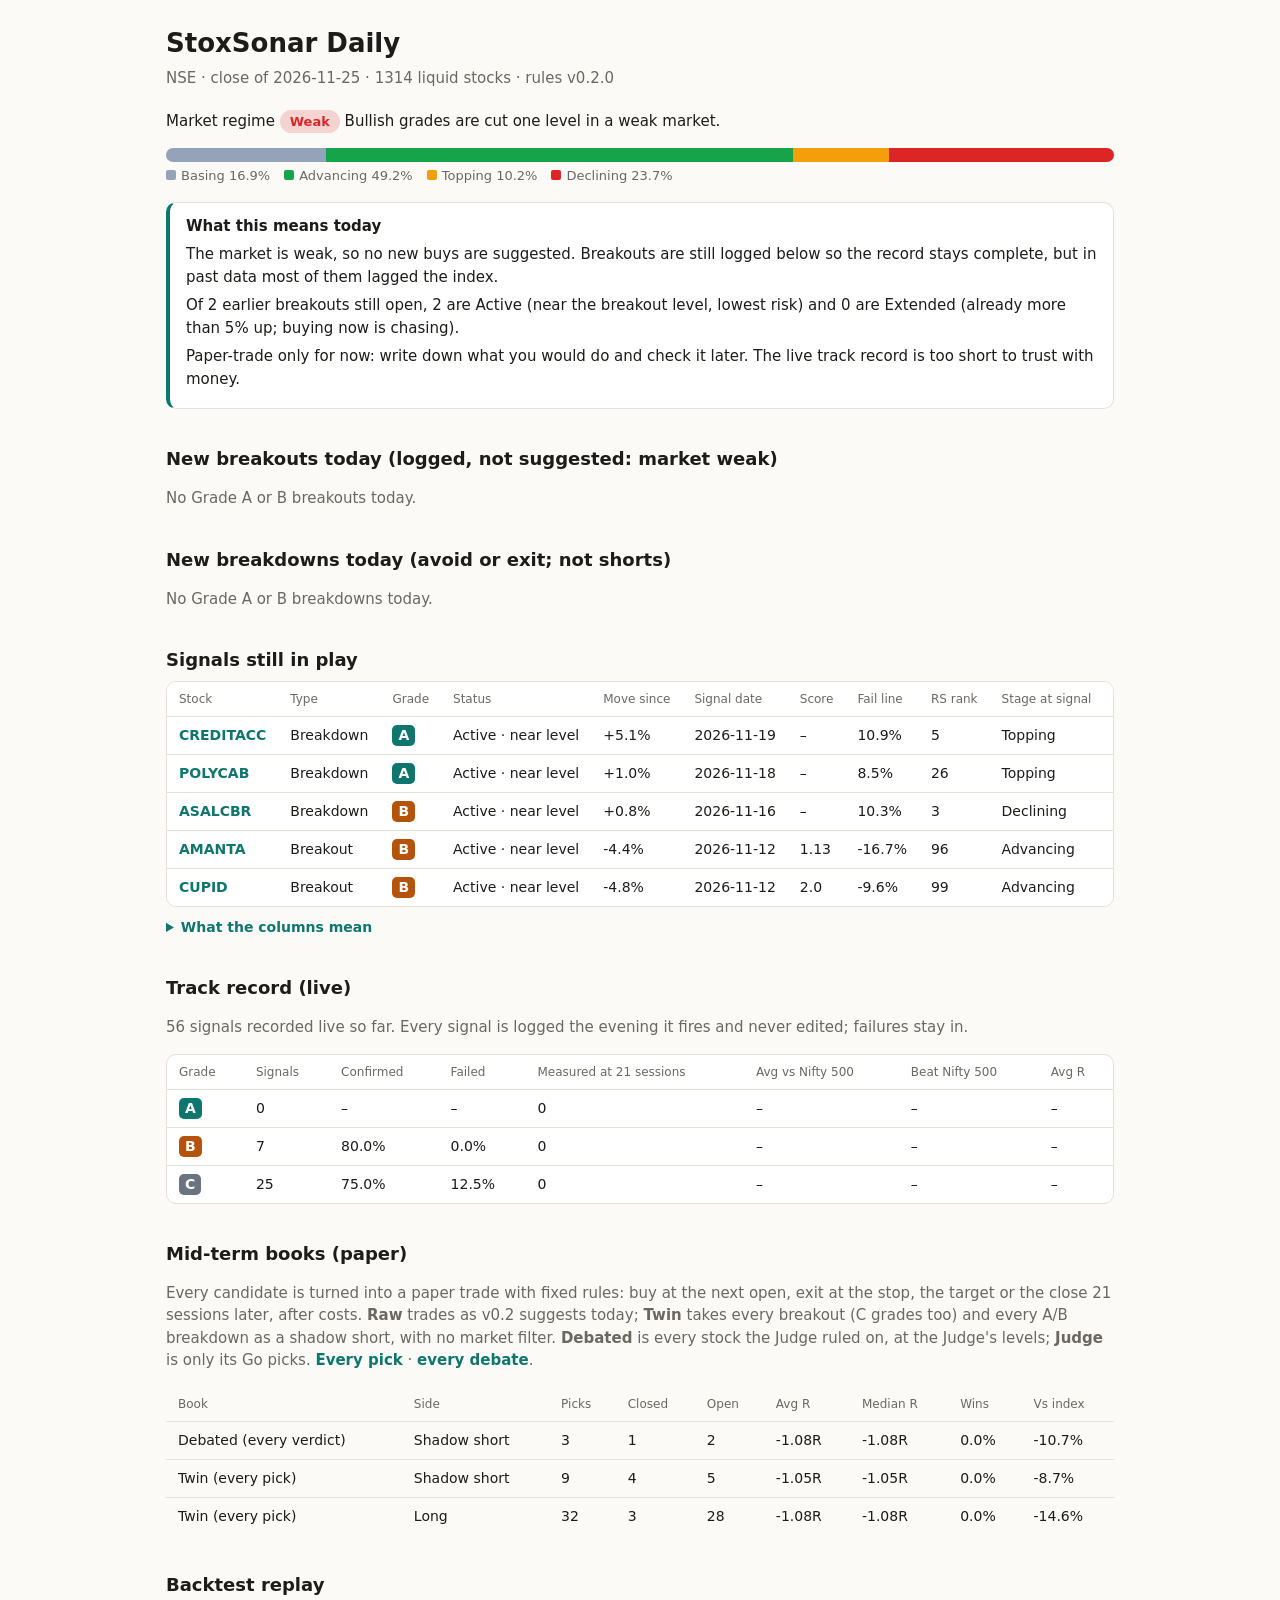
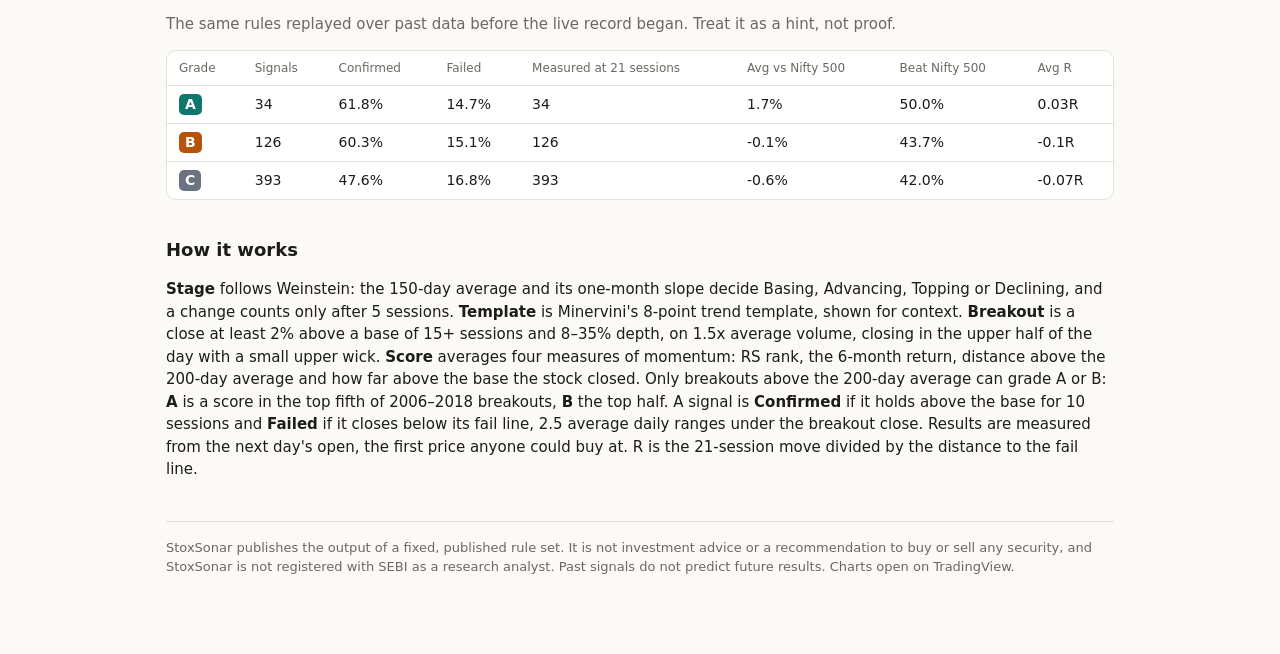
==== commit 1e8d71d6: "Signals for 2026-11-25" ====
--- a/site/index.html
+++ b/site/index.html
@@ -31,10 +31,10 @@
 .empty,.note{color:var(--mute)}.foot{margin-top:40px;color:var(--mute);font-size:13px;border-top:1px solid var(--line);padding-top:16px}
 </style></head><body><main>
 <h1>StoxSonar Daily</h1>
-<p class="sub">NSE · close of 2026-11-23 · 1318 liquid stocks · rules v0.2.0</p>
+<p class="sub">NSE · close of 2026-11-25 · 1314 liquid stocks · rules v0.2.0</p>
 <p>Market regime <span class="pill Weak">Weak</span>
  Bullish grades are cut one level in a weak market.</p>
-<div class="bar"><span style="width:17.1%;background:var(--s1)" title="Basing 17.1%"></span><span style="width:49.2%;background:var(--s2)" title="Advancing 49.2%"></span><span style="width:10.1%;background:var(--s3)" title="Topping 10.1%"></span><span style="width:23.6%;background:var(--s4)" title="Declining 23.6%"></span></div><div class="legend"><span><i style="background:var(--s1)"></i>Basing 17.1%</span><span><i style="background:var(--s2)"></i>Advancing 49.2%</span><span><i style="background:var(--s3)"></i>Topping 10.1%</span><span><i style="background:var(--s4)"></i>Declining 23.6%</span></div>
+<div class="bar"><span style="width:16.9%;background:var(--s1)" title="Basing 16.9%"></span><span style="width:49.2%;background:var(--s2)" title="Advancing 49.2%"></span><span style="width:10.2%;background:var(--s3)" title="Topping 10.2%"></span><span style="width:23.7%;background:var(--s4)" title="Declining 23.7%"></span></div><div class="legend"><span><i style="background:var(--s1)"></i>Basing 16.9%</span><span><i style="background:var(--s2)"></i>Advancing 49.2%</span><span><i style="background:var(--s3)"></i>Topping 10.2%</span><span><i style="background:var(--s4)"></i>Declining 23.7%</span></div>
 <div class="today"><b>What this means today</b><p>The market is weak, so no new buys are suggested. Breakouts are still logged below so the record stays complete, but in past data most of them lagged the index.</p><p>Of 2 earlier breakouts still open, 2 are Active (near the breakout level, lowest risk) and 0 are Extended (already more than 5% up; buying now is chasing).</p><p>Paper-trade only for now: write down what you would do and check it later. The live track record is too short to trust with money.</p></div>
 
 <h2>New breakouts today (logged, not suggested: market weak)</h2>
@@ -44,16 +44,16 @@
 <p class="empty">No Grade A or B breakdowns today.</p>
 
 <h2>Signals still in play</h2>
-<div class="scroll"><table><tr><th title="">Stock</th><th title="Breakout: the price just rose out of a sideways range. Breakdown: it just fell out of one. A breakdown is a warning to avoid or exit the stock, not a tip to short it.">Type</th><th title="How strong the stock&#x27;s momentum was at the breakout, by its score. A is the top fifth of past breakouts, B the top half. C and below are not shown. In a Weak market every buy grade is cut one level, and no buys are suggested at all.">Grade</th><th title="Active: still near the breakout level, where you risk the least if you are wrong. Extended: already more than 5% above it, so buying now means chasing. Confirmed: held above the level for 10 days. Failed: closed beyond its fail line. Faded: dipped below and never recovered or failed.">Status</th><th title="How much the stock has moved since the signal day&#x27;s close.">Move since</th><th title="The trading day the signal fired, after that day&#x27;s close.">Signal date</th><th title="Average of four momentum measures: RS rank, 6-month return, distance above the 200-day average and how far above the base it closed. 0 is a typical past breakout.">Score</th><th title="Same level as the stop: a close beyond it marks the signal Failed.">Fail line</th><th title="Relative strength: how this stock moved over the past year compared with all others, 1 to 99. 90 means it beat 90% of NSE stocks.">RS rank</th><th title="The stock&#x27;s trend when the signal fired. Advancing (Stage 2) is the uptrend breakouts should come from. Basing is flat after a fall, Topping is flat after a rise, Declining is a downtrend.">Stage at signal</th><th title="How many of 8 trend checks pass (averages in the right order, near the 52-week high, stronger than most stocks). 8/8 is a clean uptrend.">Template</th><th title="Shares traded on the signal day compared with a normal day. 2x or more shows real buying.">Volume</th><th title="The sideways range it broke out of: how many trading days it lasted and how deep it was from top to bottom.">Base</th></tr><tr><td><a href="https://www.tradingview.com/chart/?symbol=NSE:CREDITACC" rel="noopener">CREDITACC</a></td><td>Breakdown</td><td><span class="g gA">A</span></td><td>Active · near level</td><td>+1.4%</td><td>2026-11-19</td><td>–</td><td>10.9%</td><td>5</td><td>Topping</td><td>1/8</td><td>4.3x avg</td><td>17 sessions, 15.8% deep</td></tr><tr><td><a href="https://www.tradingview.com/chart/?symbol=NSE:POLYCAB" rel="noopener">POLYCAB</a></td><td>Breakdown</td><td><span class="g gA">A</span></td><td>Active · near level</td><td>+1.7%</td><td>2026-11-18</td><td>–</td><td>8.5%</td><td>26</td><td>Topping</td><td>2/8</td><td>2.0x avg</td><td>17 sessions, 12.3% deep</td></tr><tr><td><a href="https://www.tradingview.com/chart/?symbol=NSE:ASALCBR" rel="noopener">ASALCBR</a></td><td>Breakdown</td><td><span class="g gB">B</span></td><td>Active · near level</td><td>+2.0%</td><td>2026-11-16</td><td>–</td><td>10.3%</td><td>3</td><td>Declining</td><td>0/8</td><td>4.7x avg</td><td>15 sessions, 14.0% deep</td></tr><tr><td><a href="https://www.tradingview.com/chart/?symbol=NSE:AMANTA" rel="noopener">AMANTA</a></td><td>Breakout</td><td><span class="g gB">B</span></td><td>Active · near level</td><td>-10.2%</td><td>2026-11-12</td><td>1.13</td><td>-16.7%</td><td>96</td><td>Advancing</td><td>8/8</td><td>32.0x avg</td><td>41 sessions, 38.4% deep</td></tr><tr><td><a href="https://www.tradingview.com/chart/?symbol=NSE:CUPID" rel="noopener">CUPID</a></td><td>Breakout</td><td><span class="g gB">B</span></td><td>Active · near level</td><td>-5.9%</td><td>2026-11-12</td><td>2.0</td><td>-9.6%</td><td>99</td><td>Advancing</td><td>8/8</td><td>2.7x avg</td><td>21 sessions, 22.0% deep</td></tr></table></div>
+<div class="scroll"><table><tr><th title="">Stock</th><th title="Breakout: the price just rose out of a sideways range. Breakdown: it just fell out of one. A breakdown is a warning to avoid or exit the stock, not a tip to short it.">Type</th><th title="How strong the stock&#x27;s momentum was at the breakout, by its score. A is the top fifth of past breakouts, B the top half. C and below are not shown. In a Weak market every buy grade is cut one level, and no buys are suggested at all.">Grade</th><th title="Active: still near the breakout level, where you risk the least if you are wrong. Extended: already more than 5% above it, so buying now means chasing. Confirmed: held above the level for 10 days. Failed: closed beyond its fail line. Faded: dipped below and never recovered or failed.">Status</th><th title="How much the stock has moved since the signal day&#x27;s close.">Move since</th><th title="The trading day the signal fired, after that day&#x27;s close.">Signal date</th><th title="Average of four momentum measures: RS rank, 6-month return, distance above the 200-day average and how far above the base it closed. 0 is a typical past breakout.">Score</th><th title="Same level as the stop: a close beyond it marks the signal Failed.">Fail line</th><th title="Relative strength: how this stock moved over the past year compared with all others, 1 to 99. 90 means it beat 90% of NSE stocks.">RS rank</th><th title="The stock&#x27;s trend when the signal fired. Advancing (Stage 2) is the uptrend breakouts should come from. Basing is flat after a fall, Topping is flat after a rise, Declining is a downtrend.">Stage at signal</th><th title="How many of 8 trend checks pass (averages in the right order, near the 52-week high, stronger than most stocks). 8/8 is a clean uptrend.">Template</th><th title="Shares traded on the signal day compared with a normal day. 2x or more shows real buying.">Volume</th><th title="The sideways range it broke out of: how many trading days it lasted and how deep it was from top to bottom.">Base</th></tr><tr><td><a href="https://www.tradingview.com/chart/?symbol=NSE:CREDITACC" rel="noopener">CREDITACC</a></td><td>Breakdown</td><td><span class="g gA">A</span></td><td>Active · near level</td><td>+5.1%</td><td>2026-11-19</td><td>–</td><td>10.9%</td><td>5</td><td>Topping</td><td>1/8</td><td>4.3x avg</td><td>17 sessions, 15.8% deep</td></tr><tr><td><a href="https://www.tradingview.com/chart/?symbol=NSE:POLYCAB" rel="noopener">POLYCAB</a></td><td>Breakdown</td><td><span class="g gA">A</span></td><td>Active · near level</td><td>+1.0%</td><td>2026-11-18</td><td>–</td><td>8.5%</td><td>26</td><td>Topping</td><td>2/8</td><td>2.0x avg</td><td>17 sessions, 12.3% deep</td></tr><tr><td><a href="https://www.tradingview.com/chart/?symbol=NSE:ASALCBR" rel="noopener">ASALCBR</a></td><td>Breakdown</td><td><span class="g gB">B</span></td><td>Active · near level</td><td>+0.8%</td><td>2026-11-16</td><td>–</td><td>10.3%</td><td>3</td><td>Declining</td><td>0/8</td><td>4.7x avg</td><td>15 sessions, 14.0% deep</td></tr><tr><td><a href="https://www.tradingview.com/chart/?symbol=NSE:AMANTA" rel="noopener">AMANTA</a></td><td>Breakout</td><td><span class="g gB">B</span></td><td>Active · near level</td><td>-4.4%</td><td>2026-11-12</td><td>1.13</td><td>-16.7%</td><td>96</td><td>Advancing</td><td>8/8</td><td>32.0x avg</td><td>41 sessions, 38.4% deep</td></tr><tr><td><a href="https://www.tradingview.com/chart/?symbol=NSE:CUPID" rel="noopener">CUPID</a></td><td>Breakout</td><td><span class="g gB">B</span></td><td>Active · near level</td><td>-4.8%</td><td>2026-11-12</td><td>2.0</td><td>-9.6%</td><td>99</td><td>Advancing</td><td>8/8</td><td>2.7x avg</td><td>21 sessions, 22.0% deep</td></tr></table></div>
 <details class="help"><summary>What the columns mean</summary><dl><dt>Type</dt><dd>Breakout: the price just rose out of a sideways range. Breakdown: it just fell out of one. A breakdown is a warning to avoid or exit the stock, not a tip to short it.</dd><dt>Grade</dt><dd>How strong the stock&#x27;s momentum was at the breakout, by its score. A is the top fifth of past breakouts, B the top half. C and below are not shown. In a Weak market every buy grade is cut one level, and no buys are suggested at all.</dd><dt>Score</dt><dd>Average of four momentum measures: RS rank, 6-month return, distance above the 200-day average and how far above the base it closed. 0 is a typical past breakout.</dd><dt>Buy</dt><dd>How many shares risk 0.5% of Rs 100,000 if the stop is hit. Buy at the next open, and skip it if the open is above the limit shown (1 ATR above the close).</dd><dt>Stop</dt><dd>Sell if it closes below this, measured from the signal close: 2.5 average daily ranges.</dd><dt>Sell by</dt><dd>Time exit: sell at the close 21 trading days after the signal (approximate; exchange holidays move it later).</dd><dt>Fail line</dt><dd>Same level as the stop: a close beyond it marks the signal Failed.</dd><dt>Stage at signal</dt><dd>The stock&#x27;s trend when the signal fired. Advancing (Stage 2) is the uptrend breakouts should come from. Basing is flat after a fall, Topping is flat after a rise, Declining is a downtrend.</dd><dt>Template</dt><dd>How many of 8 trend checks pass (averages in the right order, near the 52-week high, stronger than most stocks). 8/8 is a clean uptrend.</dd><dt>RS rank</dt><dd>Relative strength: how this stock moved over the past year compared with all others, 1 to 99. 90 means it beat 90% of NSE stocks.</dd><dt>Base</dt><dd>The sideways range it broke out of: how many trading days it lasted and how deep it was from top to bottom.</dd><dt>Volume</dt><dd>Shares traded on the signal day compared with a normal day. 2x or more shows real buying.</dd><dt>Signal date</dt><dd>The trading day the signal fired, after that day&#x27;s close.</dd><dt>Status</dt><dd>Active: still near the breakout level, where you risk the least if you are wrong. Extended: already more than 5% above it, so buying now means chasing. Confirmed: held above the level for 10 days. Failed: closed beyond its fail line. Faded: dipped below and never recovered or failed.</dd><dt>Move since</dt><dd>How much the stock has moved since the signal day&#x27;s close.</dd></dl></details>
 
 <h2>Track record (live)</h2>
-<p class="note">53 signals recorded live so far. Every signal is logged the evening it fires and never edited; failures stay in.</p><div class="scroll"><table><tr><th>Grade</th><th>Signals</th><th>Confirmed</th><th>Failed</th><th>Measured at 21 sessions</th><th>Avg vs Nifty 500</th><th>Beat Nifty 500</th><th>Avg R</th></tr><tr><td><span class="g gA">A</span></td><td>0</td><td>–</td><td>–</td><td>0</td><td>–</td><td>–</td><td>–</td></tr><tr><td><span class="g gB">B</span></td><td>7</td><td>80.0%</td><td>0.0%</td><td>0</td><td>–</td><td>–</td><td>–</td></tr><tr><td><span class="g gC">C</span></td><td>24</td><td>69.2%</td><td>15.4%</td><td>0</td><td>–</td><td>–</td><td>–</td></tr></table></div>
+<p class="note">56 signals recorded live so far. Every signal is logged the evening it fires and never edited; failures stay in.</p><div class="scroll"><table><tr><th>Grade</th><th>Signals</th><th>Confirmed</th><th>Failed</th><th>Measured at 21 sessions</th><th>Avg vs Nifty 500</th><th>Beat Nifty 500</th><th>Avg R</th></tr><tr><td><span class="g gA">A</span></td><td>0</td><td>–</td><td>–</td><td>0</td><td>–</td><td>–</td><td>–</td></tr><tr><td><span class="g gB">B</span></td><td>7</td><td>80.0%</td><td>0.0%</td><td>0</td><td>–</td><td>–</td><td>–</td></tr><tr><td><span class="g gC">C</span></td><td>25</td><td>75.0%</td><td>12.5%</td><td>0</td><td>–</td><td>–</td><td>–</td></tr></table></div>
 
-<h2>Mid-term books (paper)</h2><p class="note">Every candidate is turned into a paper trade with fixed rules: buy at the next open, exit at the stop, the target or the close 21 sessions later, after costs. <b>Raw</b> trades as v0.2 suggests today; <b>Twin</b> takes every breakout (C grades too) and every A/B breakdown as a shadow short, with no market filter. <b>Debated</b> is every stock the Judge ruled on, at the Judge's levels; <b>Judge</b> is only its Go picks. <a href="books.csv">Every pick</a> · <a href="debates.html">every debate</a>.</p><table><thead><tr><th>Book</th><th>Side</th><th>Picks</th><th>Closed</th><th>Open</th><th>Avg R</th><th>Median R</th><th>Wins</th><th>Vs index</th></tr></thead><tbody><tr><td>Debated (every verdict)</td><td>Shadow short</td><td>3</td><td>1</td><td>2</td><td>-1.08R</td><td>-1.08R</td><td>0.0%</td><td>-10.7%</td></tr><tr><td>Twin (every pick)</td><td>Shadow short</td><td>9</td><td>4</td><td>5</td><td>-1.05R</td><td>-1.05R</td><td>0.0%</td><td>-8.7%</td></tr><tr><td>Twin (every pick)</td><td>Long</td><td>31</td><td>3</td><td>28</td><td>-1.08R</td><td>-1.08R</td><td>0.0%</td><td>-14.6%</td></tr></tbody></table>
+<h2>Mid-term books (paper)</h2><p class="note">Every candidate is turned into a paper trade with fixed rules: buy at the next open, exit at the stop, the target or the close 21 sessions later, after costs. <b>Raw</b> trades as v0.2 suggests today; <b>Twin</b> takes every breakout (C grades too) and every A/B breakdown as a shadow short, with no market filter. <b>Debated</b> is every stock the Judge ruled on, at the Judge's levels; <b>Judge</b> is only its Go picks. <a href="books.csv">Every pick</a> · <a href="debates.html">every debate</a>.</p><table><thead><tr><th>Book</th><th>Side</th><th>Picks</th><th>Closed</th><th>Open</th><th>Avg R</th><th>Median R</th><th>Wins</th><th>Vs index</th></tr></thead><tbody><tr><td>Debated (every verdict)</td><td>Shadow short</td><td>3</td><td>1</td><td>2</td><td>-1.08R</td><td>-1.08R</td><td>0.0%</td><td>-10.7%</td></tr><tr><td>Twin (every pick)</td><td>Shadow short</td><td>9</td><td>4</td><td>5</td><td>-1.05R</td><td>-1.05R</td><td>0.0%</td><td>-8.7%</td></tr><tr><td>Twin (every pick)</td><td>Long</td><td>32</td><td>3</td><td>28</td><td>-1.08R</td><td>-1.08R</td><td>0.0%</td><td>-14.6%</td></tr></tbody></table>
 
 <h2>Backtest replay</h2>
-<p class="note">The same rules replayed over past data before the live record began. Treat it as a hint, not proof.</p><div class="scroll"><table><tr><th>Grade</th><th>Signals</th><th>Confirmed</th><th>Failed</th><th>Measured at 21 sessions</th><th>Avg vs Nifty 500</th><th>Beat Nifty 500</th><th>Avg R</th></tr><tr><td><span class="g gA">A</span></td><td>34</td><td>61.8%</td><td>14.7%</td><td>34</td><td>1.7%</td><td>50.0%</td><td>0.03R</td></tr><tr><td><span class="g gB">B</span></td><td>126</td><td>60.3%</td><td>15.1%</td><td>126</td><td>-0.1%</td><td>43.7%</td><td>-0.1R</td></tr><tr><td><span class="g gC">C</span></td><td>393</td><td>47.6%</td><td>16.8%</td><td>392</td><td>-0.6%</td><td>41.8%</td><td>-0.08R</td></tr></table></div>
+<p class="note">The same rules replayed over past data before the live record began. Treat it as a hint, not proof.</p><div class="scroll"><table><tr><th>Grade</th><th>Signals</th><th>Confirmed</th><th>Failed</th><th>Measured at 21 sessions</th><th>Avg vs Nifty 500</th><th>Beat Nifty 500</th><th>Avg R</th></tr><tr><td><span class="g gA">A</span></td><td>34</td><td>61.8%</td><td>14.7%</td><td>34</td><td>1.7%</td><td>50.0%</td><td>0.03R</td></tr><tr><td><span class="g gB">B</span></td><td>126</td><td>60.3%</td><td>15.1%</td><td>126</td><td>-0.1%</td><td>43.7%</td><td>-0.1R</td></tr><tr><td><span class="g gC">C</span></td><td>393</td><td>47.6%</td><td>16.8%</td><td>393</td><td>-0.6%</td><td>42.0%</td><td>-0.07R</td></tr></table></div>
 
 <h2>How it works</h2>
 <p><b>Stage</b> follows Weinstein: the 150-day average and its one-month slope decide Basing, Advancing,
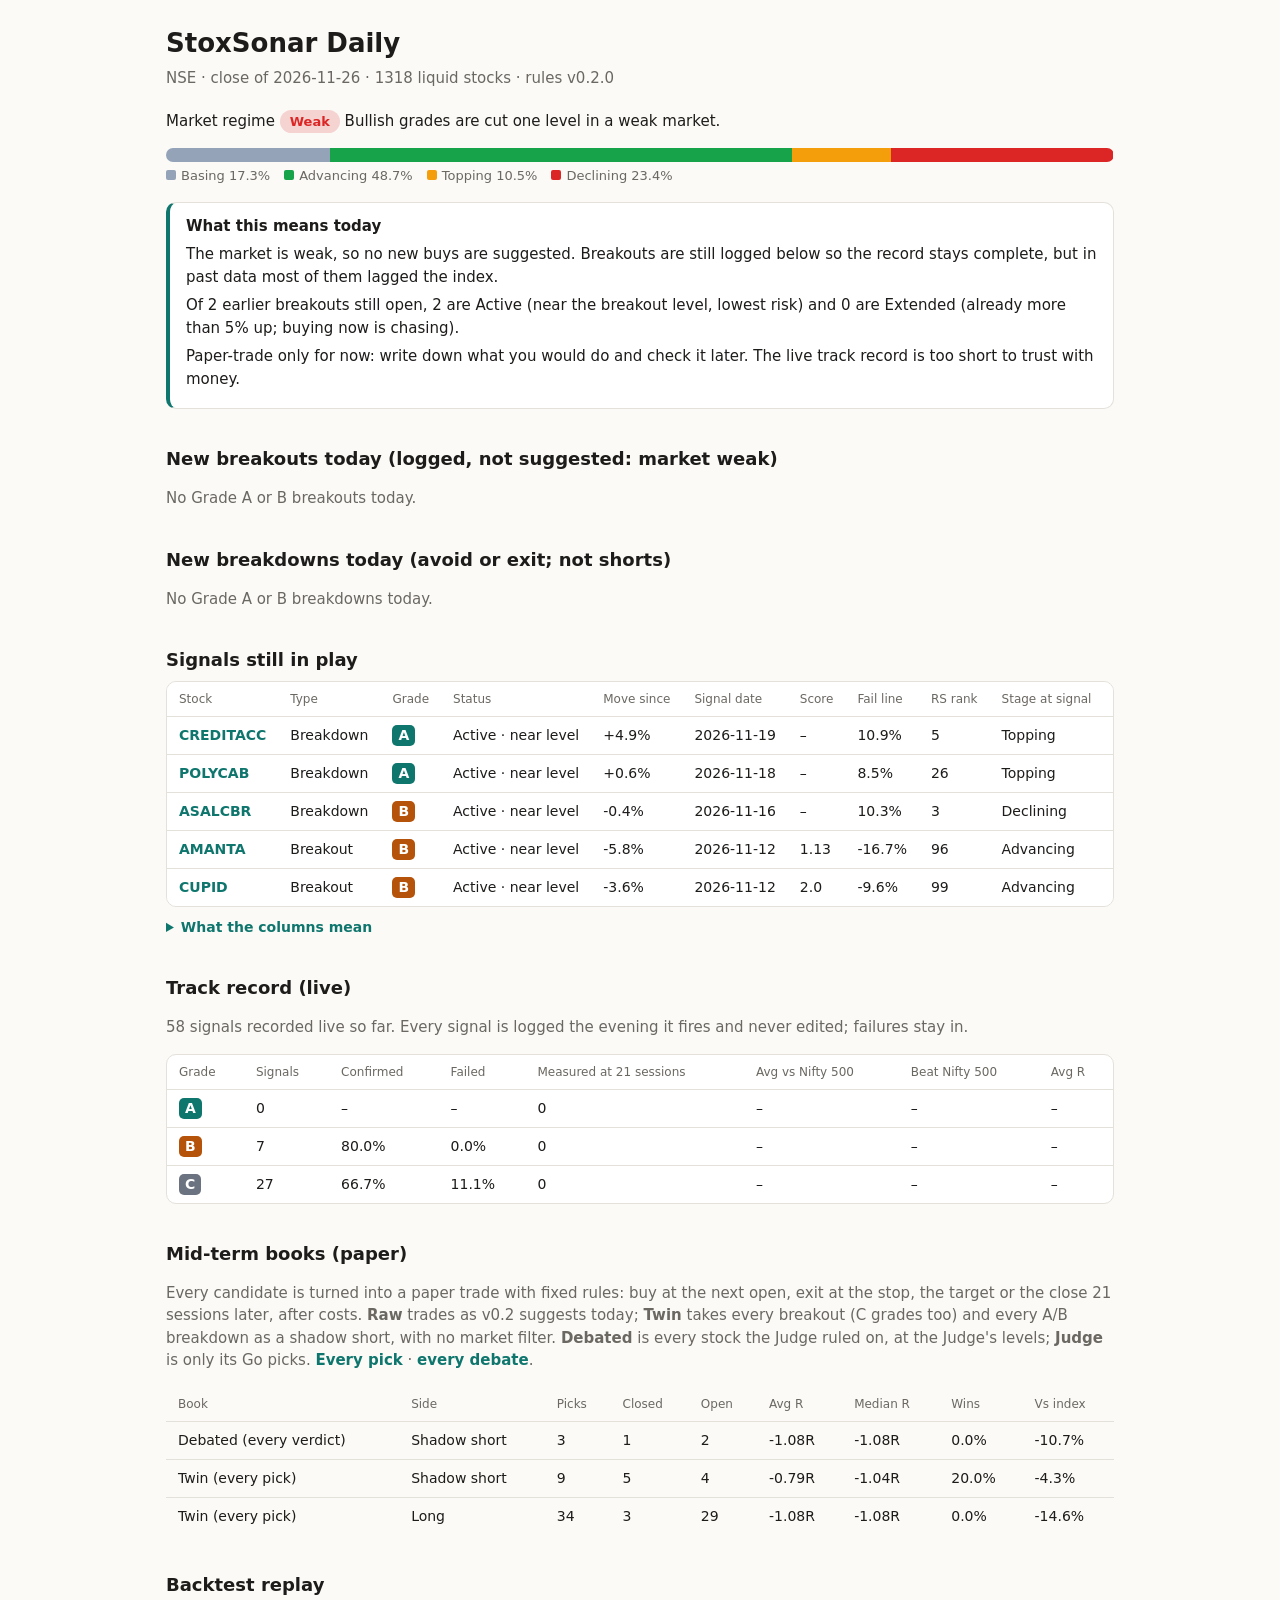
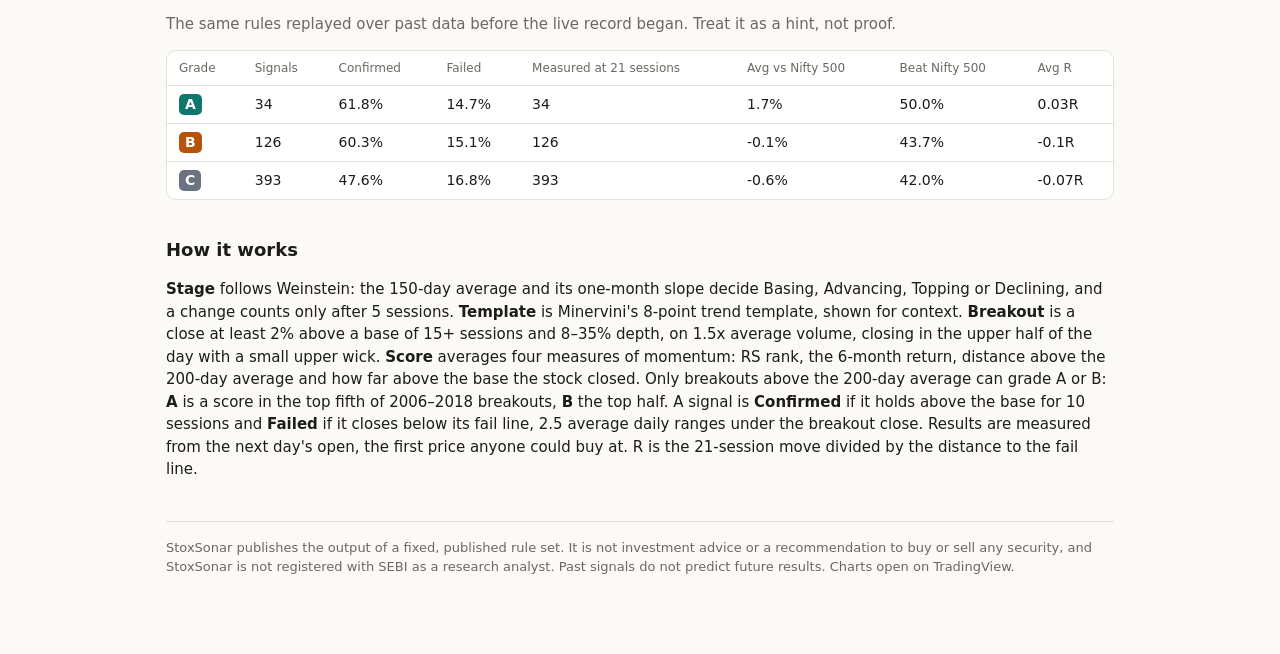
==== commit 04385f1f: "Signals for 2026-11-26" ====
--- a/site/index.html
+++ b/site/index.html
@@ -31,10 +31,10 @@
 .empty,.note{color:var(--mute)}.foot{margin-top:40px;color:var(--mute);font-size:13px;border-top:1px solid var(--line);padding-top:16px}
 </style></head><body><main>
 <h1>StoxSonar Daily</h1>
-<p class="sub">NSE · close of 2026-11-25 · 1314 liquid stocks · rules v0.2.0</p>
+<p class="sub">NSE · close of 2026-11-26 · 1318 liquid stocks · rules v0.2.0</p>
 <p>Market regime <span class="pill Weak">Weak</span>
  Bullish grades are cut one level in a weak market.</p>
-<div class="bar"><span style="width:16.9%;background:var(--s1)" title="Basing 16.9%"></span><span style="width:49.2%;background:var(--s2)" title="Advancing 49.2%"></span><span style="width:10.2%;background:var(--s3)" title="Topping 10.2%"></span><span style="width:23.7%;background:var(--s4)" title="Declining 23.7%"></span></div><div class="legend"><span><i style="background:var(--s1)"></i>Basing 16.9%</span><span><i style="background:var(--s2)"></i>Advancing 49.2%</span><span><i style="background:var(--s3)"></i>Topping 10.2%</span><span><i style="background:var(--s4)"></i>Declining 23.7%</span></div>
+<div class="bar"><span style="width:17.3%;background:var(--s1)" title="Basing 17.3%"></span><span style="width:48.7%;background:var(--s2)" title="Advancing 48.7%"></span><span style="width:10.5%;background:var(--s3)" title="Topping 10.5%"></span><span style="width:23.4%;background:var(--s4)" title="Declining 23.4%"></span></div><div class="legend"><span><i style="background:var(--s1)"></i>Basing 17.3%</span><span><i style="background:var(--s2)"></i>Advancing 48.7%</span><span><i style="background:var(--s3)"></i>Topping 10.5%</span><span><i style="background:var(--s4)"></i>Declining 23.4%</span></div>
 <div class="today"><b>What this means today</b><p>The market is weak, so no new buys are suggested. Breakouts are still logged below so the record stays complete, but in past data most of them lagged the index.</p><p>Of 2 earlier breakouts still open, 2 are Active (near the breakout level, lowest risk) and 0 are Extended (already more than 5% up; buying now is chasing).</p><p>Paper-trade only for now: write down what you would do and check it later. The live track record is too short to trust with money.</p></div>
 
 <h2>New breakouts today (logged, not suggested: market weak)</h2>
@@ -44,13 +44,13 @@
 <p class="empty">No Grade A or B breakdowns today.</p>
 
 <h2>Signals still in play</h2>
-<div class="scroll"><table><tr><th title="">Stock</th><th title="Breakout: the price just rose out of a sideways range. Breakdown: it just fell out of one. A breakdown is a warning to avoid or exit the stock, not a tip to short it.">Type</th><th title="How strong the stock&#x27;s momentum was at the breakout, by its score. A is the top fifth of past breakouts, B the top half. C and below are not shown. In a Weak market every buy grade is cut one level, and no buys are suggested at all.">Grade</th><th title="Active: still near the breakout level, where you risk the least if you are wrong. Extended: already more than 5% above it, so buying now means chasing. Confirmed: held above the level for 10 days. Failed: closed beyond its fail line. Faded: dipped below and never recovered or failed.">Status</th><th title="How much the stock has moved since the signal day&#x27;s close.">Move since</th><th title="The trading day the signal fired, after that day&#x27;s close.">Signal date</th><th title="Average of four momentum measures: RS rank, 6-month return, distance above the 200-day average and how far above the base it closed. 0 is a typical past breakout.">Score</th><th title="Same level as the stop: a close beyond it marks the signal Failed.">Fail line</th><th title="Relative strength: how this stock moved over the past year compared with all others, 1 to 99. 90 means it beat 90% of NSE stocks.">RS rank</th><th title="The stock&#x27;s trend when the signal fired. Advancing (Stage 2) is the uptrend breakouts should come from. Basing is flat after a fall, Topping is flat after a rise, Declining is a downtrend.">Stage at signal</th><th title="How many of 8 trend checks pass (averages in the right order, near the 52-week high, stronger than most stocks). 8/8 is a clean uptrend.">Template</th><th title="Shares traded on the signal day compared with a normal day. 2x or more shows real buying.">Volume</th><th title="The sideways range it broke out of: how many trading days it lasted and how deep it was from top to bottom.">Base</th></tr><tr><td><a href="https://www.tradingview.com/chart/?symbol=NSE:CREDITACC" rel="noopener">CREDITACC</a></td><td>Breakdown</td><td><span class="g gA">A</span></td><td>Active · near level</td><td>+5.1%</td><td>2026-11-19</td><td>–</td><td>10.9%</td><td>5</td><td>Topping</td><td>1/8</td><td>4.3x avg</td><td>17 sessions, 15.8% deep</td></tr><tr><td><a href="https://www.tradingview.com/chart/?symbol=NSE:POLYCAB" rel="noopener">POLYCAB</a></td><td>Breakdown</td><td><span class="g gA">A</span></td><td>Active · near level</td><td>+1.0%</td><td>2026-11-18</td><td>–</td><td>8.5%</td><td>26</td><td>Topping</td><td>2/8</td><td>2.0x avg</td><td>17 sessions, 12.3% deep</td></tr><tr><td><a href="https://www.tradingview.com/chart/?symbol=NSE:ASALCBR" rel="noopener">ASALCBR</a></td><td>Breakdown</td><td><span class="g gB">B</span></td><td>Active · near level</td><td>+0.8%</td><td>2026-11-16</td><td>–</td><td>10.3%</td><td>3</td><td>Declining</td><td>0/8</td><td>4.7x avg</td><td>15 sessions, 14.0% deep</td></tr><tr><td><a href="https://www.tradingview.com/chart/?symbol=NSE:AMANTA" rel="noopener">AMANTA</a></td><td>Breakout</td><td><span class="g gB">B</span></td><td>Active · near level</td><td>-4.4%</td><td>2026-11-12</td><td>1.13</td><td>-16.7%</td><td>96</td><td>Advancing</td><td>8/8</td><td>32.0x avg</td><td>41 sessions, 38.4% deep</td></tr><tr><td><a href="https://www.tradingview.com/chart/?symbol=NSE:CUPID" rel="noopener">CUPID</a></td><td>Breakout</td><td><span class="g gB">B</span></td><td>Active · near level</td><td>-4.8%</td><td>2026-11-12</td><td>2.0</td><td>-9.6%</td><td>99</td><td>Advancing</td><td>8/8</td><td>2.7x avg</td><td>21 sessions, 22.0% deep</td></tr></table></div>
+<div class="scroll"><table><tr><th title="">Stock</th><th title="Breakout: the price just rose out of a sideways range. Breakdown: it just fell out of one. A breakdown is a warning to avoid or exit the stock, not a tip to short it.">Type</th><th title="How strong the stock&#x27;s momentum was at the breakout, by its score. A is the top fifth of past breakouts, B the top half. C and below are not shown. In a Weak market every buy grade is cut one level, and no buys are suggested at all.">Grade</th><th title="Active: still near the breakout level, where you risk the least if you are wrong. Extended: already more than 5% above it, so buying now means chasing. Confirmed: held above the level for 10 days. Failed: closed beyond its fail line. Faded: dipped below and never recovered or failed.">Status</th><th title="How much the stock has moved since the signal day&#x27;s close.">Move since</th><th title="The trading day the signal fired, after that day&#x27;s close.">Signal date</th><th title="Average of four momentum measures: RS rank, 6-month return, distance above the 200-day average and how far above the base it closed. 0 is a typical past breakout.">Score</th><th title="Same level as the stop: a close beyond it marks the signal Failed.">Fail line</th><th title="Relative strength: how this stock moved over the past year compared with all others, 1 to 99. 90 means it beat 90% of NSE stocks.">RS rank</th><th title="The stock&#x27;s trend when the signal fired. Advancing (Stage 2) is the uptrend breakouts should come from. Basing is flat after a fall, Topping is flat after a rise, Declining is a downtrend.">Stage at signal</th><th title="How many of 8 trend checks pass (averages in the right order, near the 52-week high, stronger than most stocks). 8/8 is a clean uptrend.">Template</th><th title="Shares traded on the signal day compared with a normal day. 2x or more shows real buying.">Volume</th><th title="The sideways range it broke out of: how many trading days it lasted and how deep it was from top to bottom.">Base</th></tr><tr><td><a href="https://www.tradingview.com/chart/?symbol=NSE:CREDITACC" rel="noopener">CREDITACC</a></td><td>Breakdown</td><td><span class="g gA">A</span></td><td>Active · near level</td><td>+4.9%</td><td>2026-11-19</td><td>–</td><td>10.9%</td><td>5</td><td>Topping</td><td>1/8</td><td>4.3x avg</td><td>17 sessions, 15.8% deep</td></tr><tr><td><a href="https://www.tradingview.com/chart/?symbol=NSE:POLYCAB" rel="noopener">POLYCAB</a></td><td>Breakdown</td><td><span class="g gA">A</span></td><td>Active · near level</td><td>+0.6%</td><td>2026-11-18</td><td>–</td><td>8.5%</td><td>26</td><td>Topping</td><td>2/8</td><td>2.0x avg</td><td>17 sessions, 12.3% deep</td></tr><tr><td><a href="https://www.tradingview.com/chart/?symbol=NSE:ASALCBR" rel="noopener">ASALCBR</a></td><td>Breakdown</td><td><span class="g gB">B</span></td><td>Active · near level</td><td>-0.4%</td><td>2026-11-16</td><td>–</td><td>10.3%</td><td>3</td><td>Declining</td><td>0/8</td><td>4.7x avg</td><td>15 sessions, 14.0% deep</td></tr><tr><td><a href="https://www.tradingview.com/chart/?symbol=NSE:AMANTA" rel="noopener">AMANTA</a></td><td>Breakout</td><td><span class="g gB">B</span></td><td>Active · near level</td><td>-5.8%</td><td>2026-11-12</td><td>1.13</td><td>-16.7%</td><td>96</td><td>Advancing</td><td>8/8</td><td>32.0x avg</td><td>41 sessions, 38.4% deep</td></tr><tr><td><a href="https://www.tradingview.com/chart/?symbol=NSE:CUPID" rel="noopener">CUPID</a></td><td>Breakout</td><td><span class="g gB">B</span></td><td>Active · near level</td><td>-3.6%</td><td>2026-11-12</td><td>2.0</td><td>-9.6%</td><td>99</td><td>Advancing</td><td>8/8</td><td>2.7x avg</td><td>21 sessions, 22.0% deep</td></tr></table></div>
 <details class="help"><summary>What the columns mean</summary><dl><dt>Type</dt><dd>Breakout: the price just rose out of a sideways range. Breakdown: it just fell out of one. A breakdown is a warning to avoid or exit the stock, not a tip to short it.</dd><dt>Grade</dt><dd>How strong the stock&#x27;s momentum was at the breakout, by its score. A is the top fifth of past breakouts, B the top half. C and below are not shown. In a Weak market every buy grade is cut one level, and no buys are suggested at all.</dd><dt>Score</dt><dd>Average of four momentum measures: RS rank, 6-month return, distance above the 200-day average and how far above the base it closed. 0 is a typical past breakout.</dd><dt>Buy</dt><dd>How many shares risk 0.5% of Rs 100,000 if the stop is hit. Buy at the next open, and skip it if the open is above the limit shown (1 ATR above the close).</dd><dt>Stop</dt><dd>Sell if it closes below this, measured from the signal close: 2.5 average daily ranges.</dd><dt>Sell by</dt><dd>Time exit: sell at the close 21 trading days after the signal (approximate; exchange holidays move it later).</dd><dt>Fail line</dt><dd>Same level as the stop: a close beyond it marks the signal Failed.</dd><dt>Stage at signal</dt><dd>The stock&#x27;s trend when the signal fired. Advancing (Stage 2) is the uptrend breakouts should come from. Basing is flat after a fall, Topping is flat after a rise, Declining is a downtrend.</dd><dt>Template</dt><dd>How many of 8 trend checks pass (averages in the right order, near the 52-week high, stronger than most stocks). 8/8 is a clean uptrend.</dd><dt>RS rank</dt><dd>Relative strength: how this stock moved over the past year compared with all others, 1 to 99. 90 means it beat 90% of NSE stocks.</dd><dt>Base</dt><dd>The sideways range it broke out of: how many trading days it lasted and how deep it was from top to bottom.</dd><dt>Volume</dt><dd>Shares traded on the signal day compared with a normal day. 2x or more shows real buying.</dd><dt>Signal date</dt><dd>The trading day the signal fired, after that day&#x27;s close.</dd><dt>Status</dt><dd>Active: still near the breakout level, where you risk the least if you are wrong. Extended: already more than 5% above it, so buying now means chasing. Confirmed: held above the level for 10 days. Failed: closed beyond its fail line. Faded: dipped below and never recovered or failed.</dd><dt>Move since</dt><dd>How much the stock has moved since the signal day&#x27;s close.</dd></dl></details>
 
 <h2>Track record (live)</h2>
-<p class="note">56 signals recorded live so far. Every signal is logged the evening it fires and never edited; failures stay in.</p><div class="scroll"><table><tr><th>Grade</th><th>Signals</th><th>Confirmed</th><th>Failed</th><th>Measured at 21 sessions</th><th>Avg vs Nifty 500</th><th>Beat Nifty 500</th><th>Avg R</th></tr><tr><td><span class="g gA">A</span></td><td>0</td><td>–</td><td>–</td><td>0</td><td>–</td><td>–</td><td>–</td></tr><tr><td><span class="g gB">B</span></td><td>7</td><td>80.0%</td><td>0.0%</td><td>0</td><td>–</td><td>–</td><td>–</td></tr><tr><td><span class="g gC">C</span></td><td>25</td><td>75.0%</td><td>12.5%</td><td>0</td><td>–</td><td>–</td><td>–</td></tr></table></div>
+<p class="note">58 signals recorded live so far. Every signal is logged the evening it fires and never edited; failures stay in.</p><div class="scroll"><table><tr><th>Grade</th><th>Signals</th><th>Confirmed</th><th>Failed</th><th>Measured at 21 sessions</th><th>Avg vs Nifty 500</th><th>Beat Nifty 500</th><th>Avg R</th></tr><tr><td><span class="g gA">A</span></td><td>0</td><td>–</td><td>–</td><td>0</td><td>–</td><td>–</td><td>–</td></tr><tr><td><span class="g gB">B</span></td><td>7</td><td>80.0%</td><td>0.0%</td><td>0</td><td>–</td><td>–</td><td>–</td></tr><tr><td><span class="g gC">C</span></td><td>27</td><td>66.7%</td><td>11.1%</td><td>0</td><td>–</td><td>–</td><td>–</td></tr></table></div>
 
-<h2>Mid-term books (paper)</h2><p class="note">Every candidate is turned into a paper trade with fixed rules: buy at the next open, exit at the stop, the target or the close 21 sessions later, after costs. <b>Raw</b> trades as v0.2 suggests today; <b>Twin</b> takes every breakout (C grades too) and every A/B breakdown as a shadow short, with no market filter. <b>Debated</b> is every stock the Judge ruled on, at the Judge's levels; <b>Judge</b> is only its Go picks. <a href="books.csv">Every pick</a> · <a href="debates.html">every debate</a>.</p><table><thead><tr><th>Book</th><th>Side</th><th>Picks</th><th>Closed</th><th>Open</th><th>Avg R</th><th>Median R</th><th>Wins</th><th>Vs index</th></tr></thead><tbody><tr><td>Debated (every verdict)</td><td>Shadow short</td><td>3</td><td>1</td><td>2</td><td>-1.08R</td><td>-1.08R</td><td>0.0%</td><td>-10.7%</td></tr><tr><td>Twin (every pick)</td><td>Shadow short</td><td>9</td><td>4</td><td>5</td><td>-1.05R</td><td>-1.05R</td><td>0.0%</td><td>-8.7%</td></tr><tr><td>Twin (every pick)</td><td>Long</td><td>32</td><td>3</td><td>28</td><td>-1.08R</td><td>-1.08R</td><td>0.0%</td><td>-14.6%</td></tr></tbody></table>
+<h2>Mid-term books (paper)</h2><p class="note">Every candidate is turned into a paper trade with fixed rules: buy at the next open, exit at the stop, the target or the close 21 sessions later, after costs. <b>Raw</b> trades as v0.2 suggests today; <b>Twin</b> takes every breakout (C grades too) and every A/B breakdown as a shadow short, with no market filter. <b>Debated</b> is every stock the Judge ruled on, at the Judge's levels; <b>Judge</b> is only its Go picks. <a href="books.csv">Every pick</a> · <a href="debates.html">every debate</a>.</p><table><thead><tr><th>Book</th><th>Side</th><th>Picks</th><th>Closed</th><th>Open</th><th>Avg R</th><th>Median R</th><th>Wins</th><th>Vs index</th></tr></thead><tbody><tr><td>Debated (every verdict)</td><td>Shadow short</td><td>3</td><td>1</td><td>2</td><td>-1.08R</td><td>-1.08R</td><td>0.0%</td><td>-10.7%</td></tr><tr><td>Twin (every pick)</td><td>Shadow short</td><td>9</td><td>5</td><td>4</td><td>-0.79R</td><td>-1.04R</td><td>20.0%</td><td>-4.3%</td></tr><tr><td>Twin (every pick)</td><td>Long</td><td>34</td><td>3</td><td>29</td><td>-1.08R</td><td>-1.08R</td><td>0.0%</td><td>-14.6%</td></tr></tbody></table>
 
 <h2>Backtest replay</h2>
 <p class="note">The same rules replayed over past data before the live record began. Treat it as a hint, not proof.</p><div class="scroll"><table><tr><th>Grade</th><th>Signals</th><th>Confirmed</th><th>Failed</th><th>Measured at 21 sessions</th><th>Avg vs Nifty 500</th><th>Beat Nifty 500</th><th>Avg R</th></tr><tr><td><span class="g gA">A</span></td><td>34</td><td>61.8%</td><td>14.7%</td><td>34</td><td>1.7%</td><td>50.0%</td><td>0.03R</td></tr><tr><td><span class="g gB">B</span></td><td>126</td><td>60.3%</td><td>15.1%</td><td>126</td><td>-0.1%</td><td>43.7%</td><td>-0.1R</td></tr><tr><td><span class="g gC">C</span></td><td>393</td><td>47.6%</td><td>16.8%</td><td>393</td><td>-0.6%</td><td>42.0%</td><td>-0.07R</td></tr></table></div>
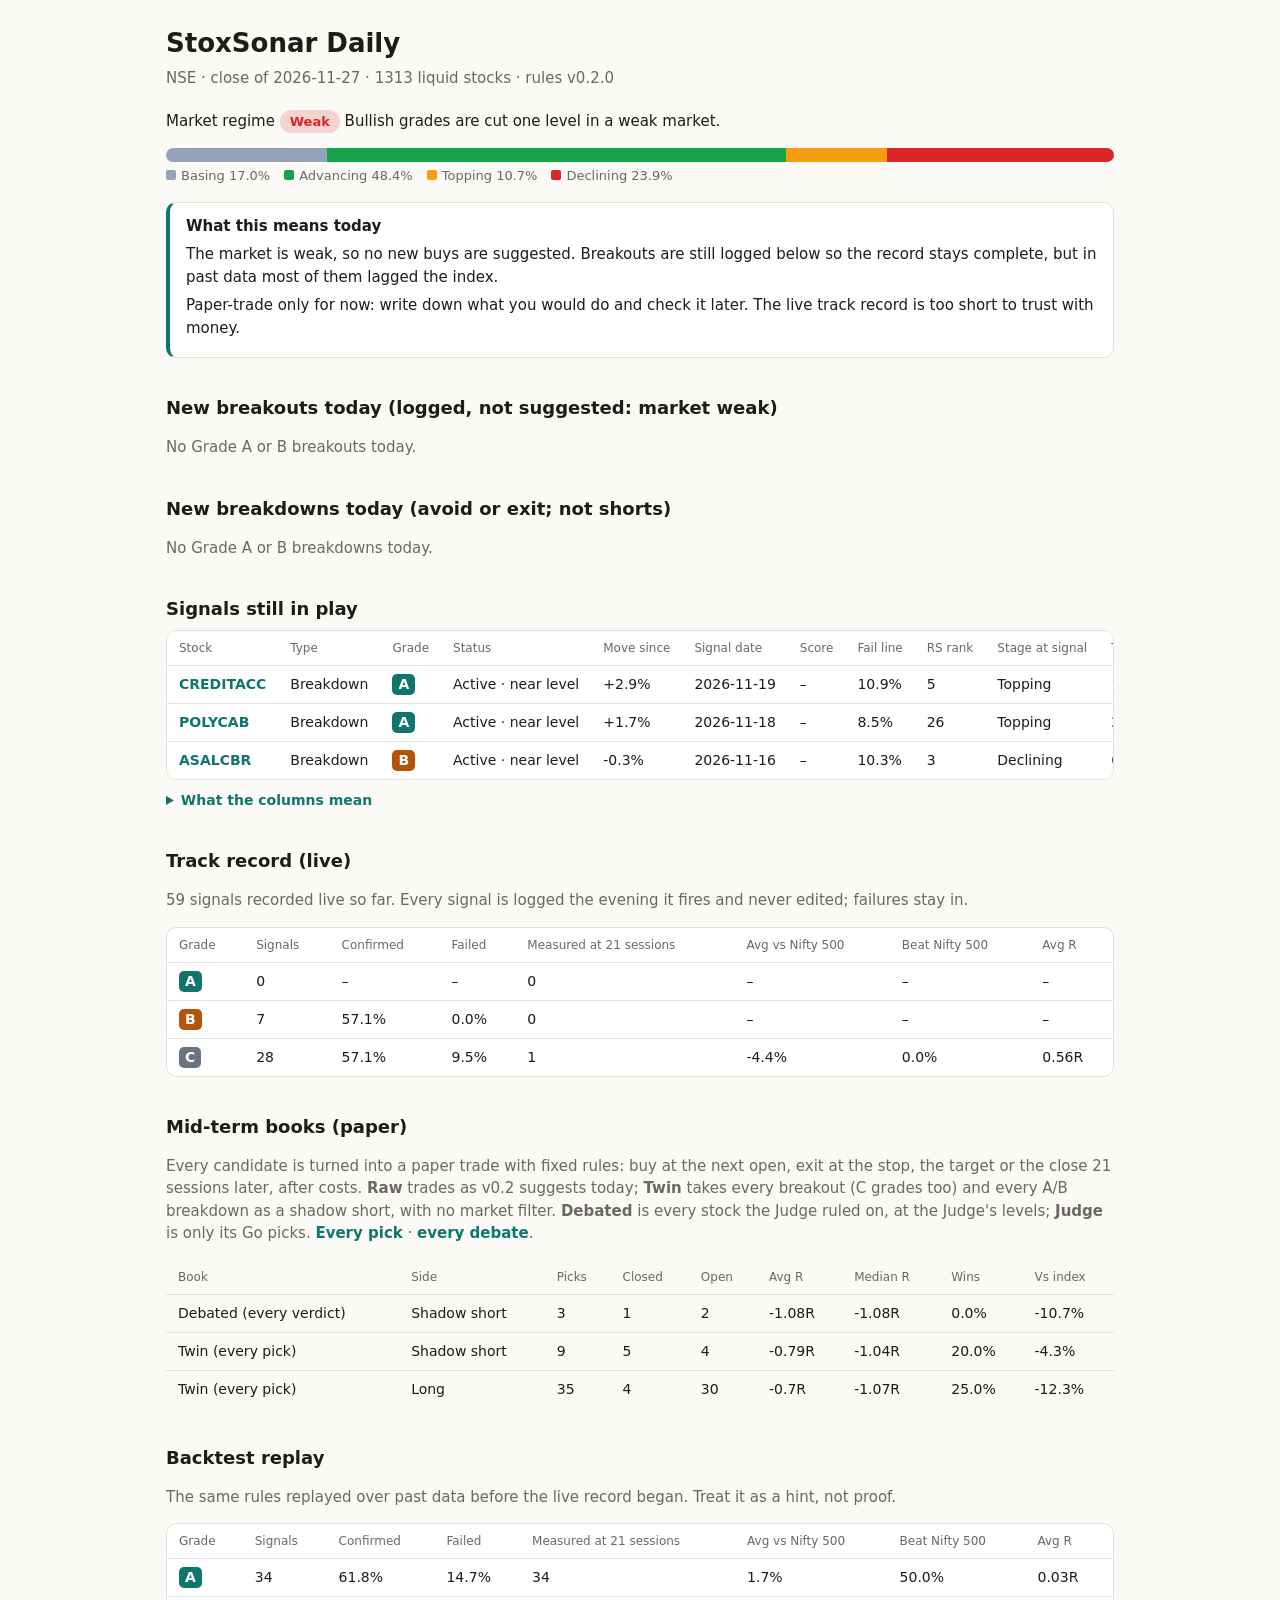
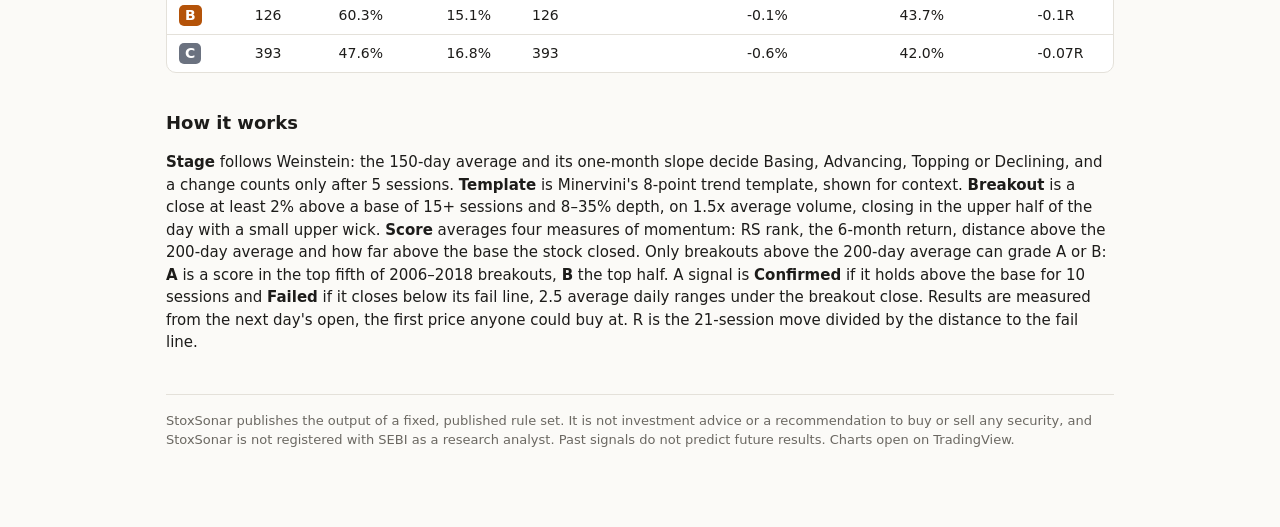
==== commit 5a0ebd20: "Signals for 2026-11-27" ====
--- a/site/index.html
+++ b/site/index.html
@@ -31,11 +31,11 @@
 .empty,.note{color:var(--mute)}.foot{margin-top:40px;color:var(--mute);font-size:13px;border-top:1px solid var(--line);padding-top:16px}
 </style></head><body><main>
 <h1>StoxSonar Daily</h1>
-<p class="sub">NSE · close of 2026-11-26 · 1318 liquid stocks · rules v0.2.0</p>
+<p class="sub">NSE · close of 2026-11-27 · 1313 liquid stocks · rules v0.2.0</p>
 <p>Market regime <span class="pill Weak">Weak</span>
  Bullish grades are cut one level in a weak market.</p>
-<div class="bar"><span style="width:17.3%;background:var(--s1)" title="Basing 17.3%"></span><span style="width:48.7%;background:var(--s2)" title="Advancing 48.7%"></span><span style="width:10.5%;background:var(--s3)" title="Topping 10.5%"></span><span style="width:23.4%;background:var(--s4)" title="Declining 23.4%"></span></div><div class="legend"><span><i style="background:var(--s1)"></i>Basing 17.3%</span><span><i style="background:var(--s2)"></i>Advancing 48.7%</span><span><i style="background:var(--s3)"></i>Topping 10.5%</span><span><i style="background:var(--s4)"></i>Declining 23.4%</span></div>
-<div class="today"><b>What this means today</b><p>The market is weak, so no new buys are suggested. Breakouts are still logged below so the record stays complete, but in past data most of them lagged the index.</p><p>Of 2 earlier breakouts still open, 2 are Active (near the breakout level, lowest risk) and 0 are Extended (already more than 5% up; buying now is chasing).</p><p>Paper-trade only for now: write down what you would do and check it later. The live track record is too short to trust with money.</p></div>
+<div class="bar"><span style="width:17.0%;background:var(--s1)" title="Basing 17.0%"></span><span style="width:48.4%;background:var(--s2)" title="Advancing 48.4%"></span><span style="width:10.7%;background:var(--s3)" title="Topping 10.7%"></span><span style="width:23.9%;background:var(--s4)" title="Declining 23.9%"></span></div><div class="legend"><span><i style="background:var(--s1)"></i>Basing 17.0%</span><span><i style="background:var(--s2)"></i>Advancing 48.4%</span><span><i style="background:var(--s3)"></i>Topping 10.7%</span><span><i style="background:var(--s4)"></i>Declining 23.9%</span></div>
+<div class="today"><b>What this means today</b><p>The market is weak, so no new buys are suggested. Breakouts are still logged below so the record stays complete, but in past data most of them lagged the index.</p><p>Paper-trade only for now: write down what you would do and check it later. The live track record is too short to trust with money.</p></div>
 
 <h2>New breakouts today (logged, not suggested: market weak)</h2>
 <p class="empty">No Grade A or B breakouts today.</p>
@@ -44,13 +44,13 @@
 <p class="empty">No Grade A or B breakdowns today.</p>
 
 <h2>Signals still in play</h2>
-<div class="scroll"><table><tr><th title="">Stock</th><th title="Breakout: the price just rose out of a sideways range. Breakdown: it just fell out of one. A breakdown is a warning to avoid or exit the stock, not a tip to short it.">Type</th><th title="How strong the stock&#x27;s momentum was at the breakout, by its score. A is the top fifth of past breakouts, B the top half. C and below are not shown. In a Weak market every buy grade is cut one level, and no buys are suggested at all.">Grade</th><th title="Active: still near the breakout level, where you risk the least if you are wrong. Extended: already more than 5% above it, so buying now means chasing. Confirmed: held above the level for 10 days. Failed: closed beyond its fail line. Faded: dipped below and never recovered or failed.">Status</th><th title="How much the stock has moved since the signal day&#x27;s close.">Move since</th><th title="The trading day the signal fired, after that day&#x27;s close.">Signal date</th><th title="Average of four momentum measures: RS rank, 6-month return, distance above the 200-day average and how far above the base it closed. 0 is a typical past breakout.">Score</th><th title="Same level as the stop: a close beyond it marks the signal Failed.">Fail line</th><th title="Relative strength: how this stock moved over the past year compared with all others, 1 to 99. 90 means it beat 90% of NSE stocks.">RS rank</th><th title="The stock&#x27;s trend when the signal fired. Advancing (Stage 2) is the uptrend breakouts should come from. Basing is flat after a fall, Topping is flat after a rise, Declining is a downtrend.">Stage at signal</th><th title="How many of 8 trend checks pass (averages in the right order, near the 52-week high, stronger than most stocks). 8/8 is a clean uptrend.">Template</th><th title="Shares traded on the signal day compared with a normal day. 2x or more shows real buying.">Volume</th><th title="The sideways range it broke out of: how many trading days it lasted and how deep it was from top to bottom.">Base</th></tr><tr><td><a href="https://www.tradingview.com/chart/?symbol=NSE:CREDITACC" rel="noopener">CREDITACC</a></td><td>Breakdown</td><td><span class="g gA">A</span></td><td>Active · near level</td><td>+4.9%</td><td>2026-11-19</td><td>–</td><td>10.9%</td><td>5</td><td>Topping</td><td>1/8</td><td>4.3x avg</td><td>17 sessions, 15.8% deep</td></tr><tr><td><a href="https://www.tradingview.com/chart/?symbol=NSE:POLYCAB" rel="noopener">POLYCAB</a></td><td>Breakdown</td><td><span class="g gA">A</span></td><td>Active · near level</td><td>+0.6%</td><td>2026-11-18</td><td>–</td><td>8.5%</td><td>26</td><td>Topping</td><td>2/8</td><td>2.0x avg</td><td>17 sessions, 12.3% deep</td></tr><tr><td><a href="https://www.tradingview.com/chart/?symbol=NSE:ASALCBR" rel="noopener">ASALCBR</a></td><td>Breakdown</td><td><span class="g gB">B</span></td><td>Active · near level</td><td>-0.4%</td><td>2026-11-16</td><td>–</td><td>10.3%</td><td>3</td><td>Declining</td><td>0/8</td><td>4.7x avg</td><td>15 sessions, 14.0% deep</td></tr><tr><td><a href="https://www.tradingview.com/chart/?symbol=NSE:AMANTA" rel="noopener">AMANTA</a></td><td>Breakout</td><td><span class="g gB">B</span></td><td>Active · near level</td><td>-5.8%</td><td>2026-11-12</td><td>1.13</td><td>-16.7%</td><td>96</td><td>Advancing</td><td>8/8</td><td>32.0x avg</td><td>41 sessions, 38.4% deep</td></tr><tr><td><a href="https://www.tradingview.com/chart/?symbol=NSE:CUPID" rel="noopener">CUPID</a></td><td>Breakout</td><td><span class="g gB">B</span></td><td>Active · near level</td><td>-3.6%</td><td>2026-11-12</td><td>2.0</td><td>-9.6%</td><td>99</td><td>Advancing</td><td>8/8</td><td>2.7x avg</td><td>21 sessions, 22.0% deep</td></tr></table></div>
+<div class="scroll"><table><tr><th title="">Stock</th><th title="Breakout: the price just rose out of a sideways range. Breakdown: it just fell out of one. A breakdown is a warning to avoid or exit the stock, not a tip to short it.">Type</th><th title="How strong the stock&#x27;s momentum was at the breakout, by its score. A is the top fifth of past breakouts, B the top half. C and below are not shown. In a Weak market every buy grade is cut one level, and no buys are suggested at all.">Grade</th><th title="Active: still near the breakout level, where you risk the least if you are wrong. Extended: already more than 5% above it, so buying now means chasing. Confirmed: held above the level for 10 days. Failed: closed beyond its fail line. Faded: dipped below and never recovered or failed.">Status</th><th title="How much the stock has moved since the signal day&#x27;s close.">Move since</th><th title="The trading day the signal fired, after that day&#x27;s close.">Signal date</th><th title="Average of four momentum measures: RS rank, 6-month return, distance above the 200-day average and how far above the base it closed. 0 is a typical past breakout.">Score</th><th title="Same level as the stop: a close beyond it marks the signal Failed.">Fail line</th><th title="Relative strength: how this stock moved over the past year compared with all others, 1 to 99. 90 means it beat 90% of NSE stocks.">RS rank</th><th title="The stock&#x27;s trend when the signal fired. Advancing (Stage 2) is the uptrend breakouts should come from. Basing is flat after a fall, Topping is flat after a rise, Declining is a downtrend.">Stage at signal</th><th title="How many of 8 trend checks pass (averages in the right order, near the 52-week high, stronger than most stocks). 8/8 is a clean uptrend.">Template</th><th title="Shares traded on the signal day compared with a normal day. 2x or more shows real buying.">Volume</th><th title="The sideways range it broke out of: how many trading days it lasted and how deep it was from top to bottom.">Base</th></tr><tr><td><a href="https://www.tradingview.com/chart/?symbol=NSE:CREDITACC" rel="noopener">CREDITACC</a></td><td>Breakdown</td><td><span class="g gA">A</span></td><td>Active · near level</td><td>+2.9%</td><td>2026-11-19</td><td>–</td><td>10.9%</td><td>5</td><td>Topping</td><td>1/8</td><td>4.3x avg</td><td>17 sessions, 15.8% deep</td></tr><tr><td><a href="https://www.tradingview.com/chart/?symbol=NSE:POLYCAB" rel="noopener">POLYCAB</a></td><td>Breakdown</td><td><span class="g gA">A</span></td><td>Active · near level</td><td>+1.7%</td><td>2026-11-18</td><td>–</td><td>8.5%</td><td>26</td><td>Topping</td><td>2/8</td><td>2.0x avg</td><td>17 sessions, 12.3% deep</td></tr><tr><td><a href="https://www.tradingview.com/chart/?symbol=NSE:ASALCBR" rel="noopener">ASALCBR</a></td><td>Breakdown</td><td><span class="g gB">B</span></td><td>Active · near level</td><td>-0.3%</td><td>2026-11-16</td><td>–</td><td>10.3%</td><td>3</td><td>Declining</td><td>0/8</td><td>4.7x avg</td><td>15 sessions, 14.0% deep</td></tr></table></div>
 <details class="help"><summary>What the columns mean</summary><dl><dt>Type</dt><dd>Breakout: the price just rose out of a sideways range. Breakdown: it just fell out of one. A breakdown is a warning to avoid or exit the stock, not a tip to short it.</dd><dt>Grade</dt><dd>How strong the stock&#x27;s momentum was at the breakout, by its score. A is the top fifth of past breakouts, B the top half. C and below are not shown. In a Weak market every buy grade is cut one level, and no buys are suggested at all.</dd><dt>Score</dt><dd>Average of four momentum measures: RS rank, 6-month return, distance above the 200-day average and how far above the base it closed. 0 is a typical past breakout.</dd><dt>Buy</dt><dd>How many shares risk 0.5% of Rs 100,000 if the stop is hit. Buy at the next open, and skip it if the open is above the limit shown (1 ATR above the close).</dd><dt>Stop</dt><dd>Sell if it closes below this, measured from the signal close: 2.5 average daily ranges.</dd><dt>Sell by</dt><dd>Time exit: sell at the close 21 trading days after the signal (approximate; exchange holidays move it later).</dd><dt>Fail line</dt><dd>Same level as the stop: a close beyond it marks the signal Failed.</dd><dt>Stage at signal</dt><dd>The stock&#x27;s trend when the signal fired. Advancing (Stage 2) is the uptrend breakouts should come from. Basing is flat after a fall, Topping is flat after a rise, Declining is a downtrend.</dd><dt>Template</dt><dd>How many of 8 trend checks pass (averages in the right order, near the 52-week high, stronger than most stocks). 8/8 is a clean uptrend.</dd><dt>RS rank</dt><dd>Relative strength: how this stock moved over the past year compared with all others, 1 to 99. 90 means it beat 90% of NSE stocks.</dd><dt>Base</dt><dd>The sideways range it broke out of: how many trading days it lasted and how deep it was from top to bottom.</dd><dt>Volume</dt><dd>Shares traded on the signal day compared with a normal day. 2x or more shows real buying.</dd><dt>Signal date</dt><dd>The trading day the signal fired, after that day&#x27;s close.</dd><dt>Status</dt><dd>Active: still near the breakout level, where you risk the least if you are wrong. Extended: already more than 5% above it, so buying now means chasing. Confirmed: held above the level for 10 days. Failed: closed beyond its fail line. Faded: dipped below and never recovered or failed.</dd><dt>Move since</dt><dd>How much the stock has moved since the signal day&#x27;s close.</dd></dl></details>
 
 <h2>Track record (live)</h2>
-<p class="note">58 signals recorded live so far. Every signal is logged the evening it fires and never edited; failures stay in.</p><div class="scroll"><table><tr><th>Grade</th><th>Signals</th><th>Confirmed</th><th>Failed</th><th>Measured at 21 sessions</th><th>Avg vs Nifty 500</th><th>Beat Nifty 500</th><th>Avg R</th></tr><tr><td><span class="g gA">A</span></td><td>0</td><td>–</td><td>–</td><td>0</td><td>–</td><td>–</td><td>–</td></tr><tr><td><span class="g gB">B</span></td><td>7</td><td>80.0%</td><td>0.0%</td><td>0</td><td>–</td><td>–</td><td>–</td></tr><tr><td><span class="g gC">C</span></td><td>27</td><td>66.7%</td><td>11.1%</td><td>0</td><td>–</td><td>–</td><td>–</td></tr></table></div>
+<p class="note">59 signals recorded live so far. Every signal is logged the evening it fires and never edited; failures stay in.</p><div class="scroll"><table><tr><th>Grade</th><th>Signals</th><th>Confirmed</th><th>Failed</th><th>Measured at 21 sessions</th><th>Avg vs Nifty 500</th><th>Beat Nifty 500</th><th>Avg R</th></tr><tr><td><span class="g gA">A</span></td><td>0</td><td>–</td><td>–</td><td>0</td><td>–</td><td>–</td><td>–</td></tr><tr><td><span class="g gB">B</span></td><td>7</td><td>57.1%</td><td>0.0%</td><td>0</td><td>–</td><td>–</td><td>–</td></tr><tr><td><span class="g gC">C</span></td><td>28</td><td>57.1%</td><td>9.5%</td><td>1</td><td>-4.4%</td><td>0.0%</td><td>0.56R</td></tr></table></div>
 
-<h2>Mid-term books (paper)</h2><p class="note">Every candidate is turned into a paper trade with fixed rules: buy at the next open, exit at the stop, the target or the close 21 sessions later, after costs. <b>Raw</b> trades as v0.2 suggests today; <b>Twin</b> takes every breakout (C grades too) and every A/B breakdown as a shadow short, with no market filter. <b>Debated</b> is every stock the Judge ruled on, at the Judge's levels; <b>Judge</b> is only its Go picks. <a href="books.csv">Every pick</a> · <a href="debates.html">every debate</a>.</p><table><thead><tr><th>Book</th><th>Side</th><th>Picks</th><th>Closed</th><th>Open</th><th>Avg R</th><th>Median R</th><th>Wins</th><th>Vs index</th></tr></thead><tbody><tr><td>Debated (every verdict)</td><td>Shadow short</td><td>3</td><td>1</td><td>2</td><td>-1.08R</td><td>-1.08R</td><td>0.0%</td><td>-10.7%</td></tr><tr><td>Twin (every pick)</td><td>Shadow short</td><td>9</td><td>5</td><td>4</td><td>-0.79R</td><td>-1.04R</td><td>20.0%</td><td>-4.3%</td></tr><tr><td>Twin (every pick)</td><td>Long</td><td>34</td><td>3</td><td>29</td><td>-1.08R</td><td>-1.08R</td><td>0.0%</td><td>-14.6%</td></tr></tbody></table>
+<h2>Mid-term books (paper)</h2><p class="note">Every candidate is turned into a paper trade with fixed rules: buy at the next open, exit at the stop, the target or the close 21 sessions later, after costs. <b>Raw</b> trades as v0.2 suggests today; <b>Twin</b> takes every breakout (C grades too) and every A/B breakdown as a shadow short, with no market filter. <b>Debated</b> is every stock the Judge ruled on, at the Judge's levels; <b>Judge</b> is only its Go picks. <a href="books.csv">Every pick</a> · <a href="debates.html">every debate</a>.</p><table><thead><tr><th>Book</th><th>Side</th><th>Picks</th><th>Closed</th><th>Open</th><th>Avg R</th><th>Median R</th><th>Wins</th><th>Vs index</th></tr></thead><tbody><tr><td>Debated (every verdict)</td><td>Shadow short</td><td>3</td><td>1</td><td>2</td><td>-1.08R</td><td>-1.08R</td><td>0.0%</td><td>-10.7%</td></tr><tr><td>Twin (every pick)</td><td>Shadow short</td><td>9</td><td>5</td><td>4</td><td>-0.79R</td><td>-1.04R</td><td>20.0%</td><td>-4.3%</td></tr><tr><td>Twin (every pick)</td><td>Long</td><td>35</td><td>4</td><td>30</td><td>-0.7R</td><td>-1.07R</td><td>25.0%</td><td>-12.3%</td></tr></tbody></table>
 
 <h2>Backtest replay</h2>
 <p class="note">The same rules replayed over past data before the live record began. Treat it as a hint, not proof.</p><div class="scroll"><table><tr><th>Grade</th><th>Signals</th><th>Confirmed</th><th>Failed</th><th>Measured at 21 sessions</th><th>Avg vs Nifty 500</th><th>Beat Nifty 500</th><th>Avg R</th></tr><tr><td><span class="g gA">A</span></td><td>34</td><td>61.8%</td><td>14.7%</td><td>34</td><td>1.7%</td><td>50.0%</td><td>0.03R</td></tr><tr><td><span class="g gB">B</span></td><td>126</td><td>60.3%</td><td>15.1%</td><td>126</td><td>-0.1%</td><td>43.7%</td><td>-0.1R</td></tr><tr><td><span class="g gC">C</span></td><td>393</td><td>47.6%</td><td>16.8%</td><td>393</td><td>-0.6%</td><td>42.0%</td><td>-0.07R</td></tr></table></div>
